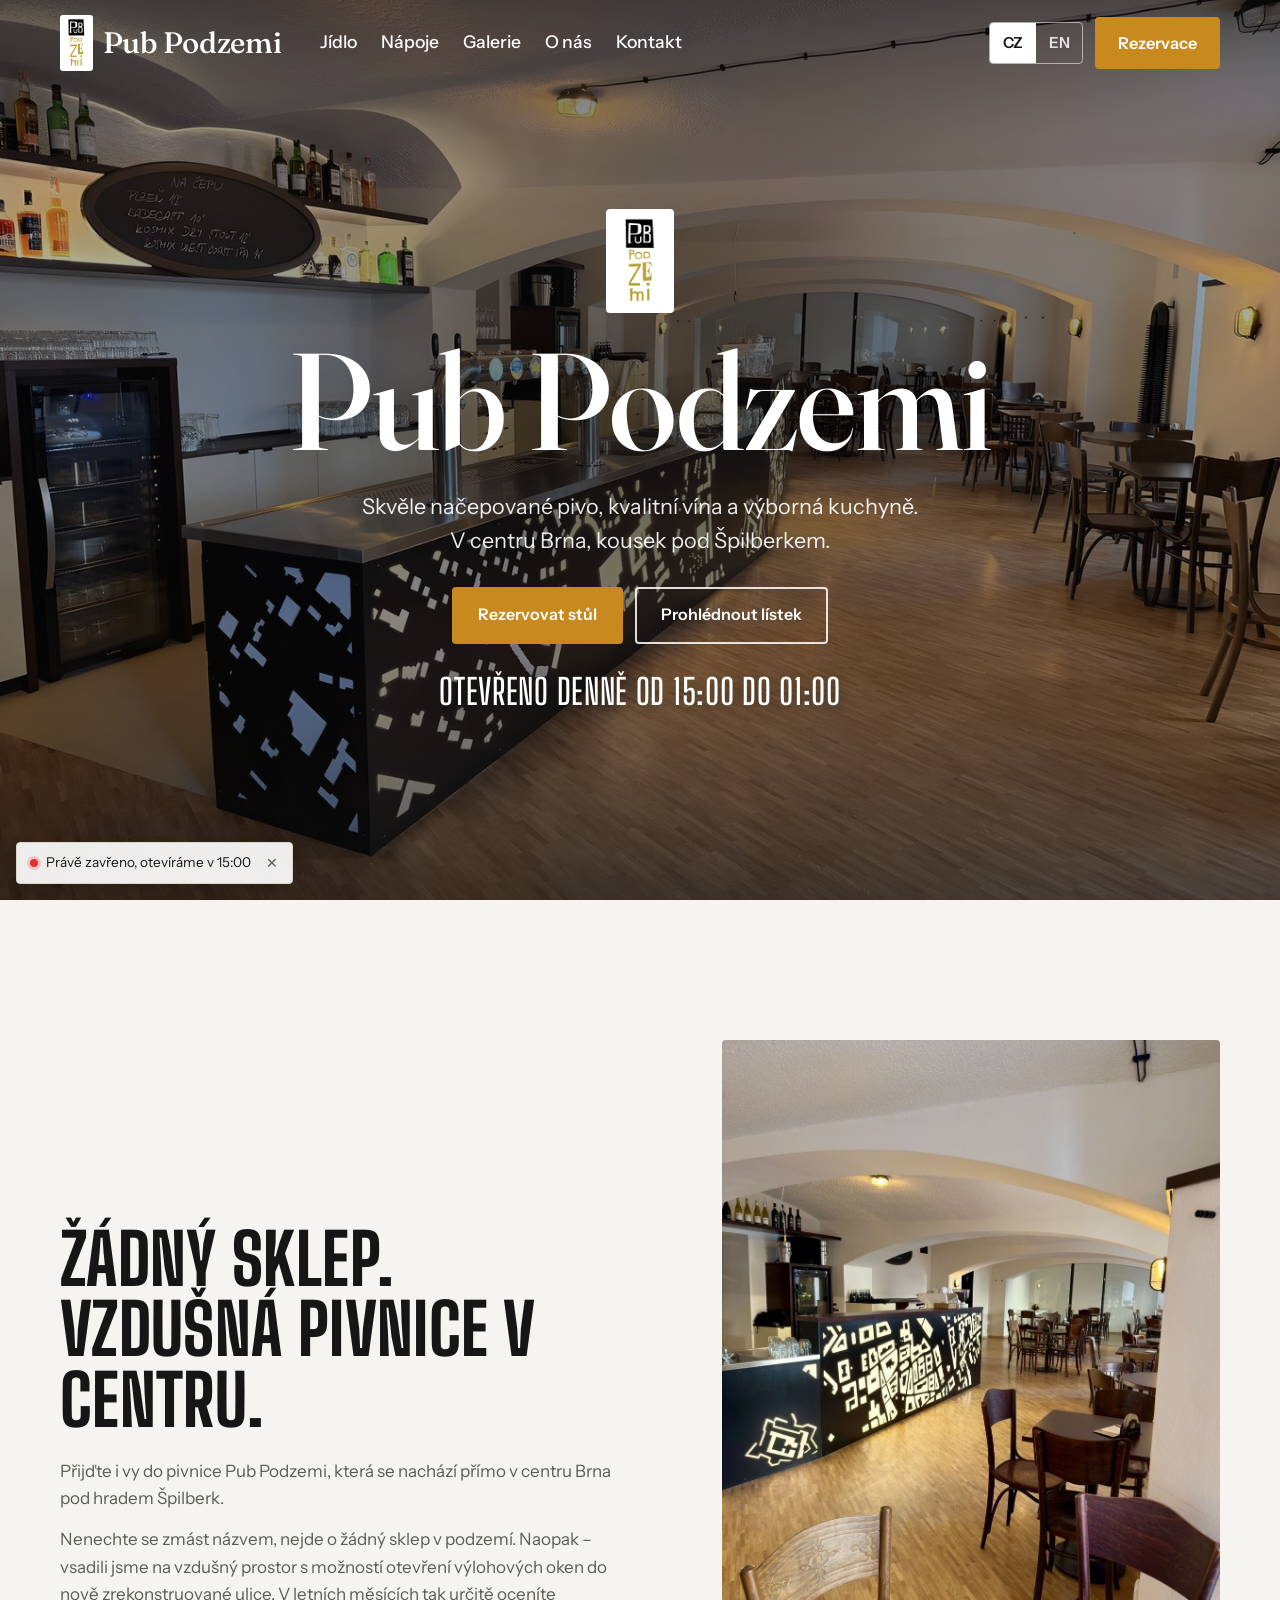
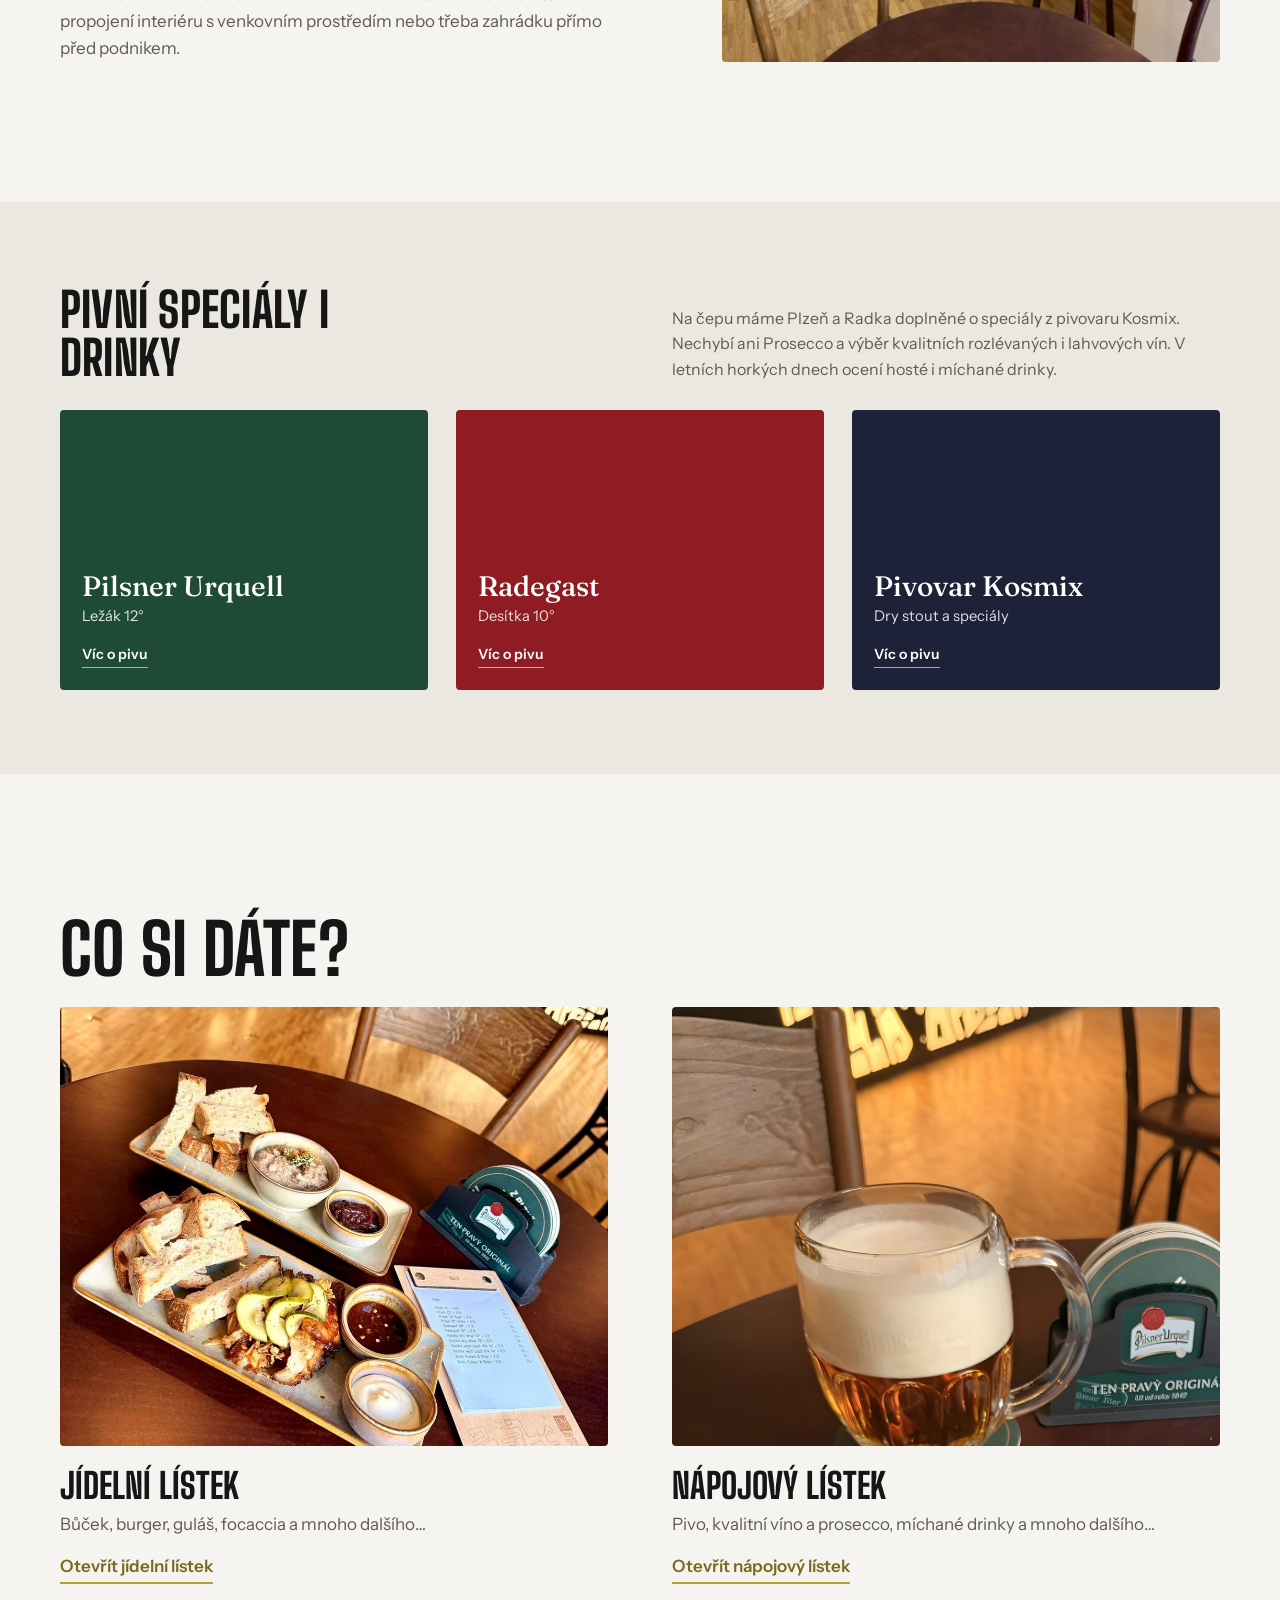
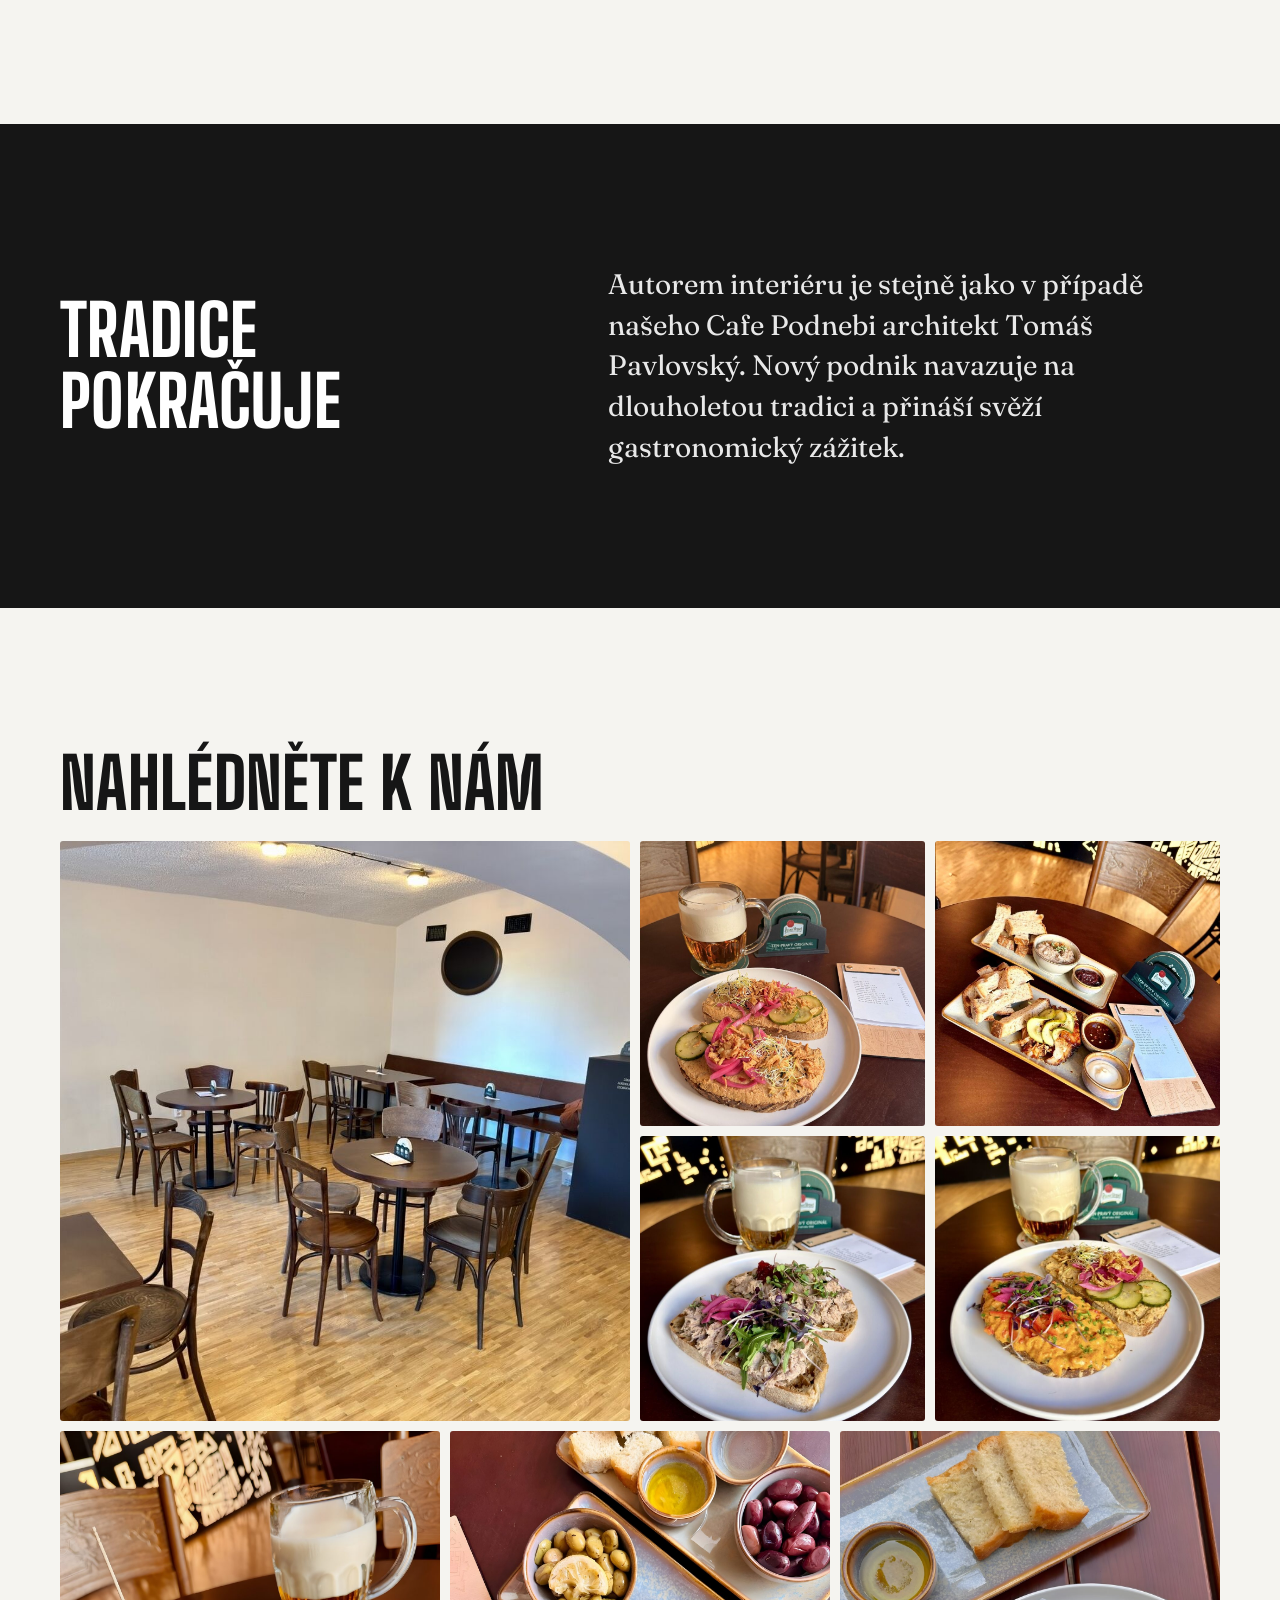
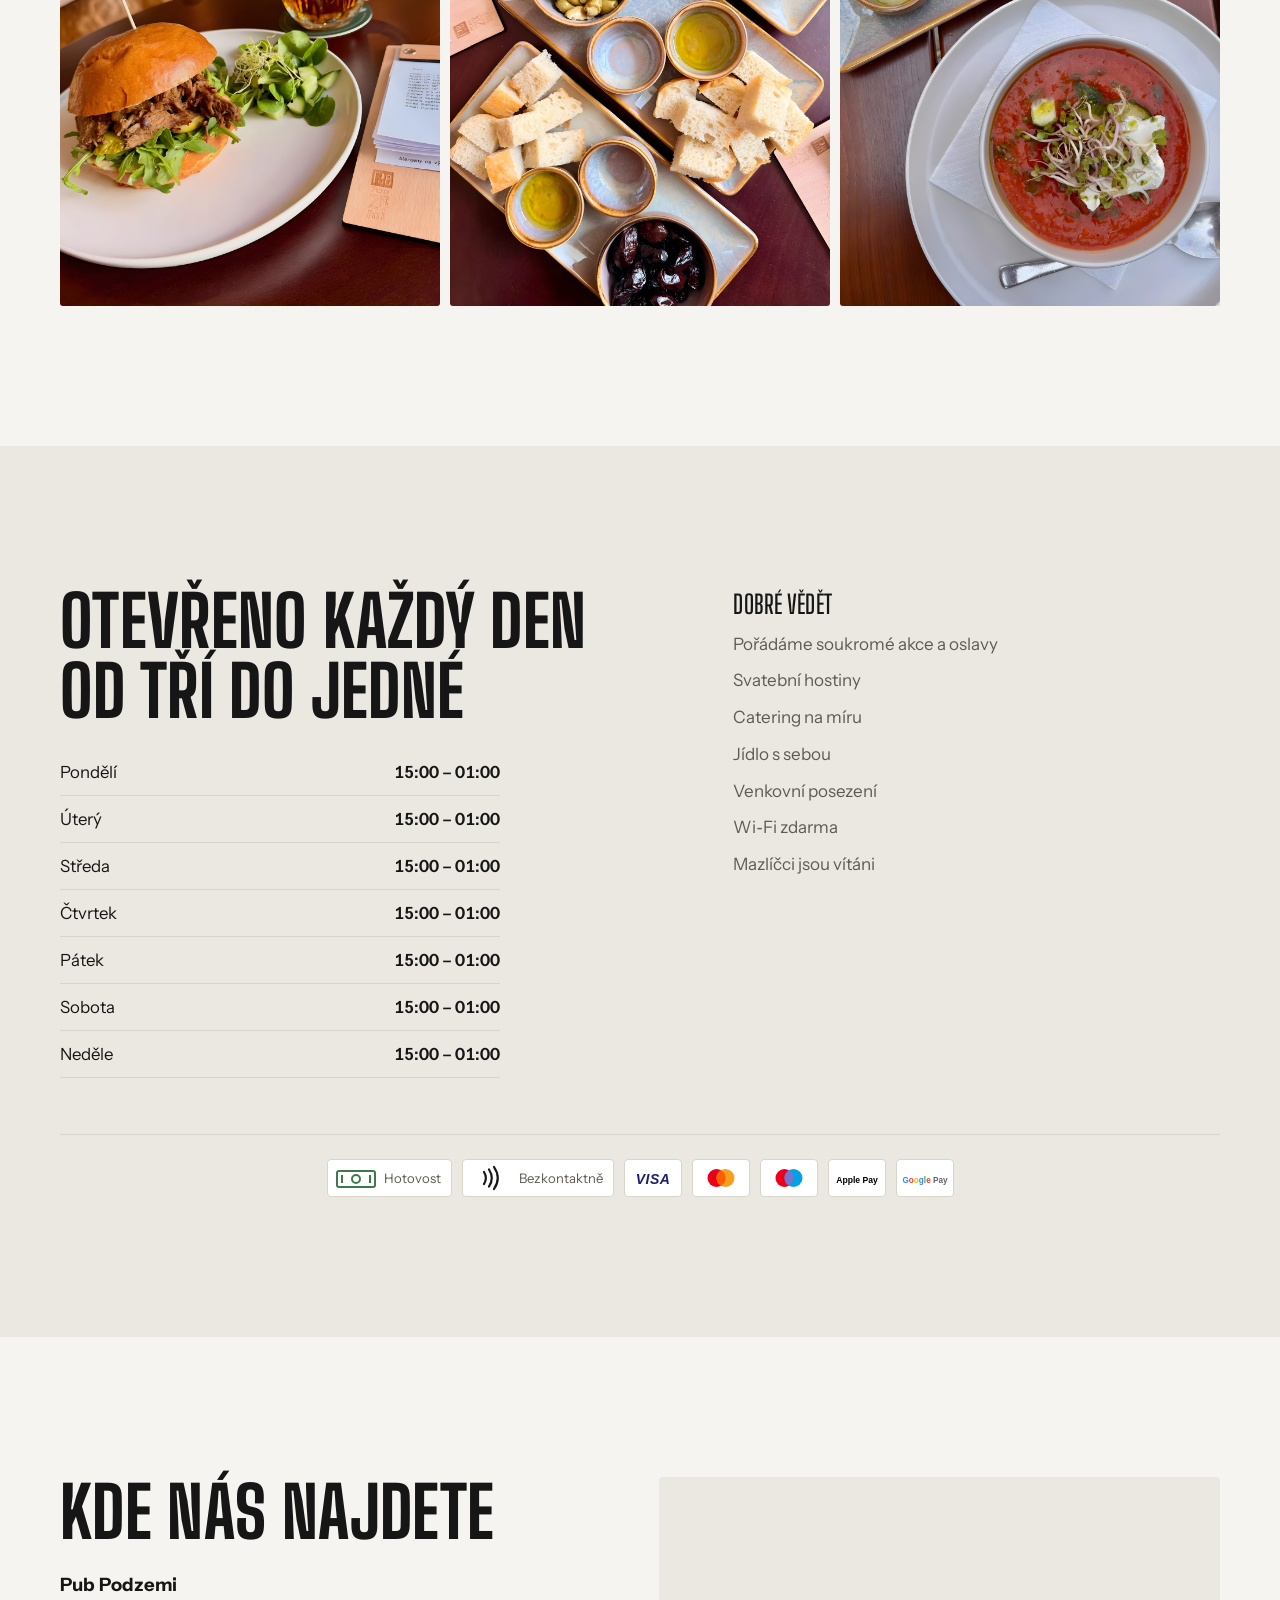
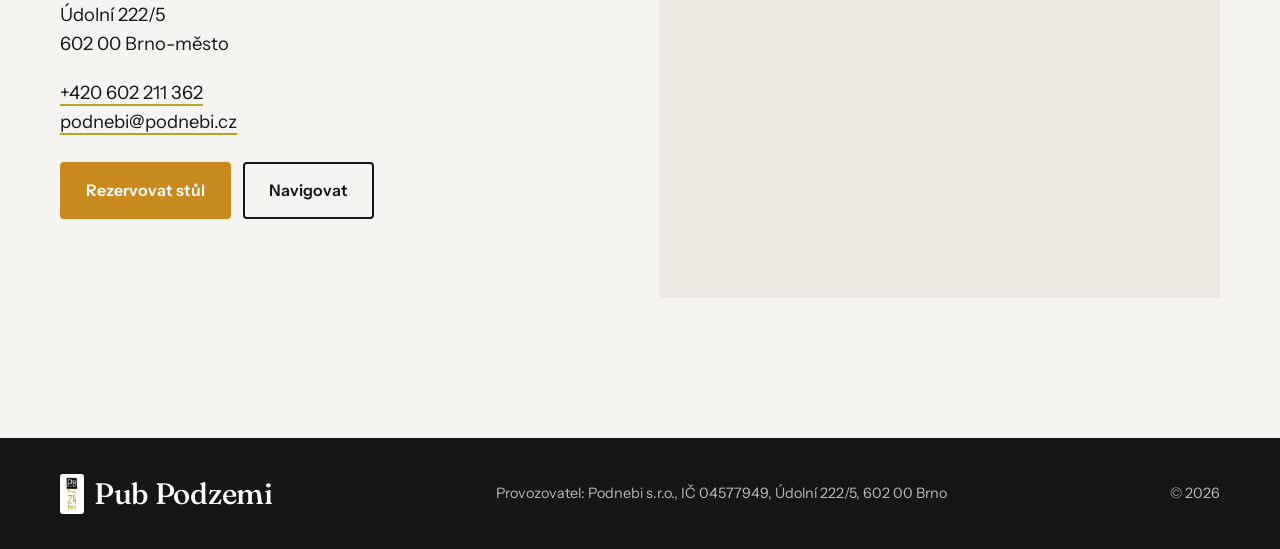
==== index.html @ 2343cdc2 "Větší horní lišta (záhlaví) Vyšší lišta, větší logo, název, odkazy menu, přepínač jazyka i tlačítko " ====
<!doctype html>
<html lang="cs">
<head>
  <meta charset="utf-8">
  <meta name="viewport" content="width=device-width, initial-scale=1">
  <title data-en="Pub Podzemi – beer pub in Brno city centre below Špilberk">Pub Podzemi – pivnice v centru Brna pod Špilberkem</title>
  <meta name="description" content="Pivnice Pub Podzemi v Brně, Údolní 5. Plzeň, Radegast a speciály z pivovaru Kosmix, kvalitní vína a poctivá kuchyně. Otevřeno denně 15:00–01:00." data-en-content="Pub Podzemi beer pub in Brno, Údolní 5. Pilsner Urquell, Radegast and Kosmix specials, quality wines and honest food. Open daily 3 pm – 1 am.">
  <link rel="icon" href="img/logo.png">
  <link rel="preconnect" href="https://fonts.googleapis.com">
  <link rel="preconnect" href="https://fonts.gstatic.com" crossorigin>
  <link href="https://fonts.googleapis.com/css2?family=Fraunces:opsz,wght@9..144,500;9..144,700&family=Big+Shoulders+Display:wght@600;800&family=Instrument+Sans:wght@400;500;600&display=swap" rel="stylesheet">
  <link rel="stylesheet" href="style.css?v=23">
</head>
<body>

<header class="nav nav--overlay" id="top">
  <div class="wrap nav__inner">
    <a href="index.html" class="logo"><img src="img/logo.png" alt="" class="logo__img"><span class="logo__text">Pub Podzemi</span></a>
    <nav class="nav__links">
      <a href="jidelni-listek.html" data-en="Food">Jídlo</a>
      <a href="napojovy-listek.html" data-en="Drinks">Nápoje</a>
      <a href="index.html#galerie" data-en="Gallery">Galerie</a>
      <a href="index.html#o-nas" data-en="About us">O nás</a>
      <a href="index.html#kontakt" data-en="Contact">Kontakt</a>
    </nav>
    <div class="nav__right">
      <div class="lang" role="group" aria-label="Jazyk" data-en-aria-label="Language">
        <button type="button" class="lang__btn" data-lang="cs">CZ</button>
        <button type="button" class="lang__btn" data-lang="en">EN</button>
      </div>
      <a href="tel:+420602211362" class="btn btn--small btn--reserve js-reserve" data-en="Book a table">Rezervace</a>
      <button type="button" class="nav__toggle" aria-label="Otevřít menu" data-en-aria-label="Open menu" aria-expanded="false">☰</button>
    </div>
  </div>
</header>

<section class="hero">
  <img class="hero__img" src="img/bar-1440.jpg" srcset="img/bar-1440.jpg 1440w, img/bar-2560.jpg 2560w" sizes="(max-aspect-ratio: 4/3) 134vh, 100vw" fetchpriority="high" alt="Bar a interiér pivnice Pub Podzemi" data-en-alt="The bar and interior of Pub Podzemi">
  <div class="wrap hero__content">
    <img src="img/logo.png" alt="Logo Pub Podzemi" class="hero__logo">
    <h1>Pub Podzemi</h1>
    <p class="hero__lead" data-en="Perfectly poured beer, quality wines and great food. Right in the centre of Brno, just below Špilberk.">Skvěle načepované pivo, kvalitní vína a výborná kuchyně. V centru Brna, kousek pod Špilberkem.</p>
    <div class="hero__actions">
      <a href="tel:+420602211362" class="btn btn--reserve js-reserve" data-en="Book a table">Rezervovat stůl</a>
      <a href="#nabidka" class="btn btn--light" data-en="See the menu">Prohlédnout lístek</a>
    </div>
    <p class="hero__hours" data-en="Open daily from 3 pm to 1 am">Otevřeno denně od 15:00 do 01:00</p>
  </div>
</section>

<section class="section" id="o-nas">
  <div class="wrap about">
    <div class="about__text">
      <h2 data-en="Not a cellar. An airy pub in the city centre.">Žádný sklep. Vzdušná pivnice v centru.</h2>
      <p data-en="Come and visit Pub Podzemi, right in the centre of Brno, just below Špilberk Castle.">Přijďte i vy do pivnice Pub Podzemi, která se nachází přímo v centru Brna pod hradem Špilberk.</p>
      <p data-en="Don't let the name fool you – “podzemí” means underground, but this is no underground cellar. Quite the opposite: we went for an airy space whose shop windows open onto the newly renovated street. In summer you're sure to enjoy the connection between the interior and the outdoors – or perhaps our terrace right in front of the pub.">Nenechte se zmást názvem, nejde o žádný sklep v podzemí. Naopak – vsadili jsme na vzdušný prostor s možností otevření výlohových oken do nově zrekonstruované ulice. V letních měsících tak určitě oceníte propojení interiéru s venkovním prostředím nebo třeba zahrádku přímo před podnikem.</p>
    </div>
    <img class="photo about__img" src="img/interier-2.jpg" alt="Bar a sál pivnice Pub Podzemi pod bílými klenbami" data-en-alt="The bar and main room of Pub Podzemi under white vaulted ceilings" loading="lazy">
  </div>
</section>

<section class="section section--alt section--compact" id="pivo">
  <div class="wrap">
    <div class="block-head">
      <h2 data-en="Beer specials &amp; drinks">Pivní speciály i drinky</h2>
      <p data-en="On tap we have Pilsner Urquell and Radegast, complemented by specials from the Kosmix brewery. There's also Prosecco and a selection of quality wines by the glass and bottle. On hot summer days, our mixed drinks are a favourite.">Na čepu máme Plzeň a Radka doplněné o speciály z pivovaru Kosmix. Nechybí ani Prosecco a výběr kvalitních rozlévaných i lahvových vín. V letních horkých dnech ocení hosté i míchané drinky.</p>
    </div>

    <!-- Dlaždice s pivy: po najetí myší (na mobilu klepnutím) se otočí na text. -->
    <div class="beers">
      <button type="button" class="flip flip--plzen" aria-pressed="false">
        <span class="flip__inner">
          <span class="flip__front">
            <span class="flip__name">Pilsner Urquell</span>
            <span class="flip__kind" data-en="Pilsner lager 12°">Ležák 12°</span>
            <span class="flip__hint" data-en="More about this beer">Víc o pivu</span>
          </span>
          <span class="flip__back">
            <span class="flip__back-title">Pilsner Urquell</span>
            <span class="flip__text" data-en="The original pilsner. It has been brewed in Plzeň since 1842, when brewer Josef Groll created the world's first golden lager. Made from Žatec hops, Czech barley malt and soft Plzeň water using triple decoction, it has a full body and a distinct yet balanced bitterness. We also pour it as a šnyt or a mlíko.">Originální plzeňský ležák. V Plzni se vaří od roku 1842, kdy sládek Josef Groll uvařil první zlatavý ležák na světě. Vzniká ze žateckého chmele, českého ječmenného sladu a měkké plzeňské vody trojitým rmutováním. Má plné tělo a výraznou, ale vyváženou hořkost. Točíme ho i jako šnyt nebo mlíko.</span>
          </span>
        </span>
      </button>

      <button type="button" class="flip flip--radegast" aria-pressed="false">
        <span class="flip__inner">
          <span class="flip__front">
            <span class="flip__name">Radegast</span>
            <span class="flip__kind" data-en="Pale beer 10°">Desítka 10°</span>
            <span class="flip__hint" data-en="More about this beer">Víc o pivu</span>
          </span>
          <span class="flip__back">
            <span class="flip__back-title">Radegast</span>
            <span class="flip__text" data-en="A bitter beer from the foothills of the Beskydy mountains. The brewery in Nošovice has been brewing since 1970 and takes its name from Radegast, the Slavic god whose statue stands on Radhošť mountain. Radegast is known for its pronounced bitterness – on tap we have the 10° pale beer.">Hořké pivo z podhůří Beskyd. Pivovar v Nošovicích vaří od roku 1970 a jméno nese po slovanském bohu Radegastovi, jehož socha stojí na Radhošti. Radegast je známý svou výraznou hořkostí – na čepu máme desítku.</span>
          </span>
        </span>
      </button>

      <button type="button" class="flip flip--kosmix" aria-pressed="false">
        <span class="flip__inner">
          <span class="flip__front">
            <span class="flip__name" data-en="Kosmix brewery">Pivovar Kosmix</span>
            <span class="flip__kind" data-en="Dry stout &amp; specials">Dry stout a speciály</span>
            <span class="flip__hint" data-en="More about this beer">Víc o pivu</span>
          </span>
          <span class="flip__back">
            <span class="flip__back-title" data-en="Kosmix brewery">Pivovar Kosmix</span>
            <span class="flip__text" data-en="Our specials tap. We always have Kosmix dry stout 12° on – dark, dry and roasty – and alongside it we rotate another Kosmix special from the daily offer. Ask our staff or check the “Na čepu” board to see what's on today.">Kohout pro speciály. Stále u nás najdete Kosmix dry stout 12° – tmavý, suchý, s tóny praženého sladu – a vedle něj pravidelně střídáme další speciál z pivovaru Kosmix podle denní nabídky. Co se zrovna točí, prozradí tabule Na čepu nebo obsluha.</span>
          </span>
        </span>
      </button>
    </div>
    <!-- Na telefonu se text o pivu po klepnutí ukáže tady pod dlaždicemi -->
    <div class="beer-panel" hidden aria-live="polite">
      <p class="beer-panel__title"></p>
      <p class="beer-panel__text"></p>
    </div>
  </div>
</section>

<section class="section" id="nabidka">
  <div class="wrap">
    <h2 data-en="What will you have?">Co si dáte?</h2>
    <div class="menu">
      <a class="menu__item" href="jidelni-listek.html">
        <img src="img/prkenko.jpg" alt="" class="photo menu__img" loading="lazy">
        <span class="menu__title" data-en="Food menu">Jídelní lístek</span>
        <span class="menu__desc" data-en="Pork belly, burger, goulash, focaccia and much more…">Bůček, burger, guláš, focaccia a mnoho dalšího…</span>
        <span class="menu__cta" data-en="See the food menu">Otevřít jídelní lístek</span>
      </a>
      <a class="menu__item" href="napojovy-listek.html">
        <img src="img/pivo.jpg" alt="" class="photo menu__img" loading="lazy">
        <span class="menu__title" data-en="Drinks menu">Nápojový lístek</span>
        <span class="menu__desc" data-en="Beer, quality wine and prosecco, mixed drinks and much more…">Pivo, kvalitní víno a prosecco, míchané drinky a mnoho dalšího…</span>
        <span class="menu__cta" data-en="See the drinks menu">Otevřít nápojový lístek</span>
      </a>
    </div>
  </div>
</section>

<section class="section section--ink" id="tradice">
  <div class="wrap tradition">
    <h2 data-en="The tradition continues">Tradice pokračuje</h2>
    <p class="tradition__text" data-en="Just like our Cafe Podnebi, the interior was designed by architect Tomáš Pavlovský. The new pub builds on a long tradition while bringing a fresh food and drink experience.">Autorem interiéru je stejně jako v případě našeho Cafe Podnebi architekt Tomáš Pavlovský. Nový podnik navazuje na dlouholetou tradici a přináší svěží gastronomický zážitek.</p>
  </div>
</section>

<section class="section" id="galerie">
  <div class="wrap">
    <h2 data-en="Take a look inside">Nahlédněte k nám</h2>
    <div class="gallery">
      <img class="gallery__big" src="img/interier.jpg" alt="Interiér pivnice" data-en-alt="Pub interior" loading="lazy">
      <img src="img/chleby-pivo.jpg" alt="Obložené chleby a pivo" data-en-alt="Open sandwiches and beer" loading="lazy">
      <img src="img/prkenko.jpg" alt="Prkénko s paštikou a pečivem" data-en-alt="Board with pâté and bread" loading="lazy">
      <img src="img/chleby-2.jpg" alt="Obložené chleby s pomazánkami" data-en-alt="Open sandwiches with spreads" loading="lazy">
      <img src="img/chleby.jpg" alt="Obložené chleby a točené pivo" data-en-alt="Open sandwiches and draught beer" loading="lazy">
    </div>
    <div class="gallery gallery--row">
      <img src="img/burger.jpg" alt="Burger s trhaným masem a točené pivo" data-en-alt="Pulled meat burger and draught beer" loading="lazy">
      <img src="img/olivy.jpg" alt="Olivy s focaccií a olivovým olejem" data-en-alt="Olives with focaccia and olive oil" loading="lazy">
      <img src="img/polevka.jpg" alt="Rajčatová polévka s focaccií" data-en-alt="Tomato soup with focaccia" loading="lazy">
    </div>
  </div>
</section>

<section class="section section--alt" id="oteviraci-doba">
  <div class="wrap hours-grid">
    <div>
      <h2 data-en="Open every day from 3 pm to 1 am">Otevřeno každý den od tří do jedné</h2>
      <table class="hours">
        <tr><td data-en="Monday">Pondělí</td><td>15:00 – 01:00</td></tr>
        <tr><td data-en="Tuesday">Úterý</td><td>15:00 – 01:00</td></tr>
        <tr><td data-en="Wednesday">Středa</td><td>15:00 – 01:00</td></tr>
        <tr><td data-en="Thursday">Čtvrtek</td><td>15:00 – 01:00</td></tr>
        <tr><td data-en="Friday">Pátek</td><td>15:00 – 01:00</td></tr>
        <tr><td data-en="Saturday">Sobota</td><td>15:00 – 01:00</td></tr>
        <tr><td data-en="Sunday">Neděle</td><td>15:00 – 01:00</td></tr>
      </table>
    </div>
    <div class="services">
      <h3 data-en="Good to know">Dobré vědět</h3>
      <ul class="plain-list">
        <li data-en="We host private events and celebrations">Pořádáme soukromé akce a oslavy</li>
        <li data-en="Wedding receptions">Svatební hostiny</li>
        <li data-en="Catering tailored to you">Catering na míru</li>
        <li data-en="Takeaway food">Jídlo s sebou</li>
        <li data-en="Outdoor seating">Venkovní posezení</li>
        <li data-en="Free Wi‑Fi">Wi‑Fi zdarma</li>
        <li data-en="Pets are welcome">Mazlíčci jsou vítáni</li>
      </ul>
    </div>
  </div>
  <div class="wrap">
    <ul class="payments" aria-label="Způsoby platby" data-en-aria-label="Payment methods">
      <li title="Hotovost" data-en-title="Cash"><svg viewBox="0 0 48 30" aria-hidden="true"><rect x="5" y="8" width="38" height="16" rx="2" fill="none" stroke="#3d7a4a" stroke-width="2"/><circle cx="24" cy="16" r="4" fill="none" stroke="#3d7a4a" stroke-width="2"/><path d="M10 12v8M38 12v8" stroke="#3d7a4a" stroke-width="2"/></svg><span data-en="Cash">Hotovost</span></li>
      <li title="Bezkontaktně" data-en-title="Contactless"><svg viewBox="0 0 48 30" aria-hidden="true"><g fill="none" stroke="#161616" stroke-width="2.2" stroke-linecap="round"><path d="M17 9c2.5 4 2.5 8 0 12"/><path d="M22 6.5c3.6 5.5 3.6 11.5 0 17"/><path d="M27 4c4.8 7 4.8 15 0 22"/></g></svg><span data-en="Contactless">Bezkontaktně</span></li>
      <li title="Visa"><svg viewBox="0 0 48 30" aria-hidden="true"><text x="24" y="20.5" text-anchor="middle" font-family="Arial, Helvetica, sans-serif" font-size="14" font-weight="700" font-style="italic" fill="#1a1f71" letter-spacing=".5">VISA</text></svg><span class="sr-only">Visa</span></li>
      <li title="Mastercard"><svg viewBox="0 0 48 30" aria-hidden="true"><circle cx="19.5" cy="15" r="9" fill="#eb001b"/><circle cx="28.5" cy="15" r="9" fill="#f79e1b"/><path d="M24 7.2a9 9 0 0 1 0 15.6a9 9 0 0 1 0-15.6z" fill="#ff5f00"/></svg><span class="sr-only">Mastercard</span></li>
      <li title="Maestro"><svg viewBox="0 0 48 30" aria-hidden="true"><circle cx="19.5" cy="15" r="9" fill="#eb001b"/><circle cx="28.5" cy="15" r="9" fill="#00a2e5"/><path d="M24 7.2a9 9 0 0 1 0 15.6a9 9 0 0 1 0-15.6z" fill="#7375cf"/></svg><span class="sr-only">Maestro</span></li>
      <li title="Apple Pay"><svg viewBox="0 0 48 30" aria-hidden="true"><text x="24" y="19.5" text-anchor="middle" font-family="-apple-system, Helvetica, Arial, sans-serif" font-size="8.6" font-weight="600" fill="#000">Apple Pay</text></svg><span class="sr-only">Apple Pay</span></li>
      <li title="Google Pay"><svg viewBox="0 0 48 30" aria-hidden="true"><text x="24" y="19.5" text-anchor="middle" font-family="Arial, Helvetica, sans-serif" font-size="8.2" font-weight="700"><tspan fill="#4285f4">G</tspan><tspan fill="#ea4335">o</tspan><tspan fill="#fbbc04">o</tspan><tspan fill="#4285f4">g</tspan><tspan fill="#34a853">l</tspan><tspan fill="#ea4335">e</tspan><tspan fill="#5f6368"> Pay</tspan></text></svg><span class="sr-only">Google Pay</span></li>
    </ul>
  </div>
</section>

<section class="section" id="kontakt">
  <div class="wrap contact-grid">
    <div>
      <h2 data-en="Where to find us">Kde nás najdete</h2>
      <p class="contact">
        <strong>Pub Podzemi</strong><br>
        Údolní 222/5<br>
        602 00 Brno-město
      </p>
      <p class="contact">
        <a href="tel:+420602211362">+420 602 211 362</a><br>
        <a href="mailto:podnebi@podnebi.cz">podnebi@podnebi.cz</a>
      </p>
      <div class="hero__actions">
        <a href="tel:+420602211362" class="btn btn--reserve js-reserve" data-en="Book a table">Rezervovat stůl</a>
        <a href="https://www.google.com/maps/search/?api=1&query=%C3%9Adoln%C3%AD%20222%2F5%2C%20602%2000%20Brno" class="btn btn--ghost" target="_blank" rel="noopener" data-en="Get directions">Navigovat</a>
      </div>
      <!-- Sociální sítě: doplnit adresy profilů do href a smazat atribut hidden -->
      <div class="socials" hidden>
        <a class="social social--ig" href="INSTAGRAM_URL" target="_blank" rel="noopener">
          <svg viewBox="0 0 24 24" aria-hidden="true"><rect x="3" y="3" width="18" height="18" rx="5" fill="none" stroke="currentColor" stroke-width="2"/><circle cx="12" cy="12" r="4" fill="none" stroke="currentColor" stroke-width="2"/><circle cx="17.3" cy="6.7" r="1.2" fill="currentColor"/></svg>
          <span>Instagram</span>
        </a>
        <a class="social social--fb" href="FACEBOOK_URL" target="_blank" rel="noopener">
          <svg viewBox="0 0 24 24" aria-hidden="true"><path fill="currentColor" d="M13.5 21v-7.5h2.5l.4-3h-2.9V8.6c0-.9.3-1.5 1.5-1.5h1.5V4.4c-.3 0-1.2-.1-2.2-.1-2.2 0-3.7 1.3-3.7 3.8v2.4H8v3h2.6V21h2.9z"/></svg>
          <span>Facebook</span>
        </a>
      </div>
    </div>
    <iframe class="map" title="Mapa – Údolní 222/5, Brno" data-en-title="Map – Údolní 222/5, Brno" loading="lazy"
      src="https://maps.google.com/maps?q=%C3%9Adoln%C3%AD%20222%2F5%2C%20Brno&z=16&output=embed"></iframe>
  </div>
</section>

<footer class="footer">
  <div class="wrap footer__inner">
    <span class="logo"><img src="img/logo.png" alt="" class="logo__img"><span class="logo__text">Pub Podzemi</span></span>
    <span data-en="Operated by Podnebi s.r.o., company ID 04577949, Údolní 222/5, 602 00 Brno">Provozovatel: Podnebi s.r.o., IČ 04577949, Údolní 222/5, 602 00 Brno</span>
    <span>© <span class="year"></span></span>
  </div>
</footer>

<script src="main.js?v=23"></script>
</body>
</html>
---- style.css ----
/*
  Pub Podzemi – vizuální styl
  Barvy: bílá omítka kleneb, černá z rámečku loga, zlatá z loga.
  Písmo: Big Shoulders Display (úzké jako písmena loga) + Instrument Sans.
*/
:root {
  --plaster: #f5f4f0;      /* bílá omítka kleneb */
  --plaster-2: #ebe8e1;    /* stín v klenbě */
  --white: #ffffff;
  --ink: #161616;          /* černý rámeček loga */
  --muted: #5f5b53;
  --line: #d9d5cb;
  --gold: #b89f2e;         /* zlatá z loga */
  --gold-ink: #7a6a1c;     /* tmavší zlatá pro čitelný text */
  --amber: #c8891f;        /* rezervační tlačítka */
  --amber-dark: #b27616;
  --display: "Big Shoulders Display", "Arial Narrow", sans-serif;
  --body: "Instrument Sans", system-ui, sans-serif;
  --brand: "Fraunces", Georgia, serif;   /* písmo názvu Pub Podzemi */
}

* { box-sizing: border-box; margin: 0; padding: 0; }
:root { --nav-h: 86px; }
html { scroll-behavior: smooth; scroll-padding-top: calc(var(--nav-h) + 8px); }
body { font-family: var(--body); background: var(--plaster); color: var(--ink); font-size: 17px; line-height: 1.6; }
img { max-width: 100%; display: block; }
a { color: inherit; }
:focus-visible { outline: 2px solid var(--gold); outline-offset: 3px; }

.wrap { width: min(1160px, 100% - 32px); margin-inline: auto; }

h1, h2, h3 { font-family: var(--display); font-weight: 800; line-height: 1; text-transform: uppercase; }
h2 { font-size: clamp(2.6rem, 6vw, 4.4rem); letter-spacing: .005em; margin-bottom: 1.4rem; max-width: 16ch; }
h3 { font-size: 1.6rem; font-weight: 600; letter-spacing: .01em; margin-bottom: .5rem; }
p { max-width: 62ch; }
p + p { margin-top: .9rem; }

/* Tlačítka – obdélník jako černý rámeček loga */
.btn { display: inline-block; padding: .85rem 1.5rem; border: 2px solid var(--ink); border-radius: 4px; background: var(--ink); color: var(--white); font-weight: 600; font-size: 1rem; text-decoration: none; transition: background .2s, color .2s, border-color .2s; }
.btn:hover { background: transparent; color: var(--ink); }
.btn--small { padding: .5rem 1rem; font-size: .92rem; }
.nav .btn--small { padding: .7rem 1.3rem; font-size: 1.02rem; }
.btn--ghost { background: transparent; color: var(--ink); }
.btn--ghost:hover { background: var(--ink); color: var(--white); }
/* Rezervační tlačítka – všechna stejná, jantarová */
.btn--reserve { background: var(--amber); border-color: var(--amber); color: var(--white); }
.btn--reserve:hover { background: var(--amber-dark); border-color: var(--amber-dark); color: var(--white); }
.btn--light { background: transparent; border-color: rgba(255,255,255,.85); color: var(--white); }
.btn--light:hover { background: var(--white); color: var(--ink); border-color: var(--white); }

/* Navigace */
.nav { position: fixed; inset: 0 0 auto; z-index: 10; background: rgba(245,244,240,.94); backdrop-filter: blur(10px); border-bottom: 1px solid var(--line); transition: background .25s, border-color .25s; }
.nav__inner { display: flex; align-items: center; gap: clamp(20px, 3vw, 48px); height: var(--nav-h); }
.logo { display: inline-flex; align-items: center; gap: .6rem; text-decoration: none; color: var(--ink); }
.logo__img { height: 56px; width: auto; }
.logo__text { font-family: var(--brand); font-weight: 500; font-size: 1.85rem; letter-spacing: -.01em; }
.nav__links { display: flex; align-items: center; gap: 1.5rem; }
.nav__links a { text-decoration: none; font-weight: 500; font-size: 1.1rem; color: var(--muted); padding: .3rem 0; border-bottom: 2px solid transparent; transition: color .2s, border-color .2s; }
.nav__links a:hover { color: var(--ink); }
.nav__links a[aria-current="page"] { color: var(--ink); border-bottom-color: var(--gold); }
.nav__right { margin-left: auto; display: flex; align-items: center; gap: 12px; }
.nav__toggle { display: none; background: none; border: 0; color: var(--ink); font-size: 1.6rem; cursor: pointer; }
.lang { display: inline-flex; border: 1px solid var(--line); border-radius: 4px; overflow: hidden; }
.lang__btn { border: 0; background: none; font: inherit; font-size: .95rem; font-weight: 600; color: var(--muted); padding: .48rem .8rem; cursor: pointer; }
.lang__btn:hover { color: var(--ink); }
.lang__btn.is-active { background: var(--ink); color: var(--white); }

/* Průhledné menu přes úvodní fotku */
.nav--overlay:not(.is-solid) { background: transparent; border-bottom-color: transparent; backdrop-filter: none; }
.nav--overlay:not(.is-solid) .logo__text,
.nav--overlay:not(.is-solid) .nav__links a,
.nav--overlay:not(.is-solid) .nav__toggle { color: var(--white); }
.nav--overlay:not(.is-solid) .logo__img { background: var(--white); border-radius: 3px; padding: 3px; }
.nav--overlay:not(.is-solid) .lang { border-color: rgba(255,255,255,.55); }
.nav--overlay:not(.is-solid) .lang__btn { color: rgba(255,255,255,.85); }
.nav--overlay:not(.is-solid) .lang__btn.is-active { background: var(--white); color: var(--ink); }

/* Úvod – fotka přes celou obrazovku */
.hero { position: relative; min-height: 100vh; min-height: 100svh; display: flex; align-items: center; text-align: center; overflow: hidden; background: #2b261f; color: var(--white); }
.hero__img { position: absolute; inset: 0; width: 100%; height: 100%; object-fit: cover; }
.hero::after { content: ""; position: absolute; inset: 0; background:
  radial-gradient(ellipse 70% 60% at 50% 55%, rgba(10,10,10,.62) 0%, rgba(10,10,10,.25) 100%),
  linear-gradient(180deg, rgba(10,10,10,.5) 0%, rgba(10,10,10,0) 20%, rgba(10,10,10,0) 70%, rgba(10,10,10,.55) 100%); }
.hero__content { position: relative; z-index: 1; display: flex; flex-direction: column; align-items: center; padding: 110px 0 90px; }
.hero__logo { height: clamp(72px, 9vw, 104px); width: auto; background: var(--white); padding: 8px 10px; border-radius: 4px; margin-bottom: 1.2rem; }
.hero h1 { font-family: var(--brand); text-transform: none; font-weight: 500; font-size: clamp(3.8rem, 11vw, 8.6rem); line-height: 1; letter-spacing: -.01em; text-shadow: 0 6px 40px rgba(0,0,0,.35); }
.hero__lead { font-size: clamp(1.1rem, 1.8vw, 1.35rem); max-width: 40ch; margin: 1.2rem auto 1.8rem; color: rgba(255,255,255,.92); }
.hero__actions { display: flex; flex-wrap: wrap; gap: .75rem; }
.hero .hero__actions { justify-content: center; }
.hero__hours { margin-top: 1.8rem; font-family: var(--display); font-weight: 600; text-transform: uppercase; letter-spacing: .02em; font-size: clamp(1.6rem, 3vw, 2.2rem); line-height: 1.1; color: var(--white); text-shadow: 0 2px 18px rgba(0,0,0,.45); }

/* Malé okénko „právě otevřeno / zavřeno“ v levém dolním rohu */
.status-toast { position: fixed; left: 16px; bottom: 16px; z-index: 20; display: flex; align-items: center; gap: .5rem; padding: .45rem .45rem .45rem .8rem; background: rgba(255,255,255,.92); backdrop-filter: blur(6px); border: 1px solid var(--line); border-radius: 4px; box-shadow: 0 6px 20px -10px rgba(0,0,0,.35); font-size: .85rem; color: var(--ink); opacity: 0; transform: translateY(8px); pointer-events: none; transition: opacity .35s, transform .35s; }
.status-toast.is-visible { opacity: 1; transform: none; pointer-events: auto; }
.status-toast__dot { width: 8px; height: 8px; border-radius: 50%; background: #2f9e44; box-shadow: 0 0 0 3px rgba(47,158,68,.2); }
.status-toast.is-closed .status-toast__dot { background: #e03131; box-shadow: 0 0 0 3px rgba(224,49,49,.2); }
.status-toast__close { border: 0; background: none; width: 26px; height: 26px; border-radius: 3px; font-size: 1.2rem; line-height: 1; color: var(--muted); cursor: pointer; }
.status-toast__close:hover { background: var(--plaster-2); color: var(--ink); }
@media (prefers-reduced-motion: reduce) { .status-toast { transition: none; } }

/* Jediná animace: úvodní text se při načtení jemně objeví */
@media (prefers-reduced-motion: no-preference) {
  .hero__content > * { animation: rise .8s cubic-bezier(.2,.7,.2,1) both; }
  .hero__content > :nth-child(2) { animation-delay: .08s; }
  .hero__content > :nth-child(3) { animation-delay: .16s; }
  .hero__content > :nth-child(4) { animation-delay: .24s; }
  .hero__content > :nth-child(5) { animation-delay: .32s; }
  @keyframes rise { from { opacity: 0; transform: translateY(14px); } }
}

/* Sekce */
.section { padding: clamp(80px, 11vw, 140px) 0; }
.section--alt { background: var(--plaster-2); }

/* Fotky – obdélníky s lehce zaoblenými rohy */
.photo { border-radius: 4px; object-fit: cover; width: 100%; background: var(--line); }

.about { display: grid; grid-template-columns: 1.15fr 1fr; gap: clamp(40px, 7vw, 100px); align-items: end; }
.about__text p { color: var(--muted); }
.about__img { aspect-ratio: 4/5; }

/* Samostatné bloky pod „O nás“ */
.block-head { display: grid; grid-template-columns: 1fr 1fr; gap: clamp(24px, 5vw, 80px); align-items: end; margin-bottom: clamp(36px, 5vw, 56px); }
.block-head h2 { margin-bottom: 0; }
.block-head p { color: var(--muted); font-size: 1.08rem; }

/* Kompaktní sekce s pivy */
.section--compact { padding: clamp(56px, 7vw, 84px) 0; }
.section--compact h2 { font-size: clamp(2rem, 4vw, 3rem); }
.section--compact .block-head { margin-bottom: 28px; }
.section--compact .block-head p { font-size: 1rem; }

/* Dlaždice s pivy – otočí se na text */
.beers { display: grid; grid-template-columns: repeat(3, 1fr); gap: clamp(16px, 2.5vw, 28px); }
.flip { display: block; width: 100%; padding: 0; border: 0; background: none; font: inherit; color: inherit; text-align: left; cursor: pointer; perspective: 1400px; height: 280px; }
.flip__inner { position: relative; display: block; width: 100%; height: 100%; transform-style: preserve-3d; transition: transform .7s cubic-bezier(.3,.7,.2,1); }
.flip__front, .flip__back { position: absolute; inset: 0; display: flex; flex-direction: column; border-radius: 4px; overflow: hidden; backface-visibility: hidden; -webkit-backface-visibility: hidden; }
.flip__front { justify-content: flex-end; padding: 22px; color: var(--white); background: var(--tile, var(--ink)); }
.flip__img { position: absolute; inset: 0; width: 100%; height: 100%; object-fit: cover; }
.flip__front:has(.flip__img)::after { content: ""; position: absolute; inset: 0; background: linear-gradient(180deg, rgba(0,0,0,.1) 0%, rgba(0,0,0,.72) 100%); }
.flip__name, .flip__kind, .flip__hint { position: relative; z-index: 1; }
.flip__name { font-family: var(--brand); font-weight: 500; font-size: clamp(1.6rem, 2.2vw, 2rem); line-height: 1.05; }
.flip__kind { margin-top: .3rem; font-size: .92rem; color: rgba(255,255,255,.85); }
.flip__hint { margin-top: .9rem; align-self: flex-start; font-size: .88rem; font-weight: 600; padding-bottom: 2px; border-bottom: 1px solid rgba(255,255,255,.6); }
.flip__back { transform: rotateY(180deg); padding: 20px 22px; background: var(--white); border: 1px solid var(--line); overflow-y: auto; }
.flip__back-title { font-family: var(--brand); font-weight: 500; font-size: 1.3rem; line-height: 1.1; margin-bottom: .6rem; padding-bottom: .5rem; border-bottom: 3px solid var(--tile, var(--ink)); }
.flip__text { color: var(--muted); font-size: .88rem; line-height: 1.5; }
.flip--plzen { --tile: #1f4a35; }
.flip--radegast { --tile: #8e1c22; }
.flip--kosmix { --tile: #1d2238; }
.flip.is-flipped .flip__inner { transform: rotateY(180deg); }
@media (hover: hover) {
  .flip:hover .flip__inner { transform: rotateY(180deg); }
}
.flip:focus-visible { outline-offset: 4px; }
@media (prefers-reduced-motion: reduce) {
  .flip__inner { transform: none !important; transition: none; }
  .flip__front, .flip__back { backface-visibility: visible; transition: opacity .2s; }
  .flip__back { transform: none; opacity: 0; }
  .flip.is-flipped .flip__back { opacity: 1; }
  @media (hover: hover) { .flip:hover .flip__back { opacity: 1; } }
}

/* Něco na zub – fotka vedle textu */
.split-block { display: grid; grid-template-columns: 1fr 1fr; gap: clamp(40px, 7vw, 100px); align-items: center; }
.split-block__img { aspect-ratio: 4 / 3; }
.split-block__text p { color: var(--muted); font-size: 1.08rem; }
.text-link { display: inline-block; margin-top: 1.4rem; font-weight: 600; color: var(--gold-ink); text-decoration: none; border-bottom: 2px solid var(--gold); padding-bottom: 2px; }
.text-link:hover { color: var(--ink); }

/* Tradice – tmavý blok */
.section--ink { background: var(--ink); color: var(--white); }
.tradition { display: grid; grid-template-columns: 1fr 1.3fr; gap: clamp(32px, 6vw, 90px); align-items: center; }
.tradition h2 { margin-bottom: 0; }
.tradition__text { font-family: var(--brand); font-size: clamp(1.35rem, 2.2vw, 1.8rem); line-height: 1.45; color: rgba(255,255,255,.9); max-width: 40ch; }

/* Lístky na hlavní stránce */
.menu { display: grid; grid-template-columns: 1fr 1fr; gap: clamp(28px, 5vw, 64px); margin-top: 1rem; }
.menu__item { display: flex; flex-direction: column; text-decoration: none; }
.menu__img { aspect-ratio: 5/4; margin-bottom: 1.4rem; transition: filter .3s; }
.menu__item:hover .menu__img { filter: brightness(1.06); }
.menu__title { font-family: var(--display); font-weight: 800; font-size: 2.2rem; text-transform: uppercase; line-height: 1; }
.menu__desc { color: var(--muted); margin: .5rem 0 .9rem; }
.menu__cta { align-self: flex-start; font-weight: 600; color: var(--gold-ink); border-bottom: 2px solid var(--gold); padding-bottom: 2px; }
.menu__item:hover .menu__cta { color: var(--ink); }

/* Galerie – jedna velká fotka a čtyři menší */
.gallery { display: grid; grid-template-columns: 2fr 1fr 1fr; grid-template-rows: repeat(2, minmax(0, 1fr)); gap: 10px; aspect-ratio: 2 / 1; }
.gallery img { width: 100%; height: 100%; object-fit: cover; border-radius: 3px; background: var(--line); }
.gallery__big { grid-row: span 2; }
.gallery--row { grid-template-columns: repeat(3, 1fr); grid-template-rows: none; aspect-ratio: auto; margin-top: 10px; }
.gallery--row img { aspect-ratio: 4 / 5; }

/* Otevírací doba */
.hours-grid { display: grid; grid-template-columns: 1.2fr 1fr; gap: clamp(40px, 7vw, 100px); }
.hours { width: 100%; max-width: 440px; border-collapse: collapse; font-size: 1.05rem; }
.hours td { padding: .6rem 0; border-bottom: 1px solid var(--line); }
.hours td:last-child { text-align: right; font-weight: 600; font-variant-numeric: tabular-nums; }
.services h3 { margin-top: .4rem; }
.services h3 + * { margin-bottom: 2rem; }
.plain-list { list-style: none; color: var(--muted); }
.plain-list li { padding: .3rem 0; }
.services p { color: var(--muted); }

/* Malé ikonky plateb pod otevírací dobou */
.payments { list-style: none; display: flex; flex-wrap: wrap; justify-content: center; gap: 10px; margin-top: clamp(36px, 5vw, 56px); padding-top: 24px; border-top: 1px solid var(--line); }
.payments li { display: inline-flex; align-items: center; gap: 4px; height: 38px; padding: 0 10px 0 4px; background: var(--white); border: 1px solid var(--line); border-radius: 4px; font-size: .82rem; color: var(--muted); }
.payments svg { width: 48px; height: 30px; flex-shrink: 0; }
.payments li:has(.sr-only) { padding-right: 4px; }
.sr-only { position: absolute; width: 1px; height: 1px; padding: 0; margin: -1px; overflow: hidden; clip: rect(0 0 0 0); white-space: nowrap; border: 0; }

/* Kontakt */
.contact-grid { display: grid; grid-template-columns: 1fr 1.1fr; gap: clamp(40px, 7vw, 100px); align-items: start; }
.contact { font-size: 1.15rem; margin-bottom: 1.2rem; }
.contact a { text-decoration: none; border-bottom: 2px solid var(--gold); }
.contact a:hover { color: var(--gold-ink); }
.contact-grid .hero__actions { margin-top: 1.6rem; }
/* Mini dlaždice sociálních sítí */
.socials { display: flex; gap: 10px; margin-top: 1.4rem; }
.socials[hidden] { display: none; }
.social { display: inline-flex; align-items: center; gap: .55rem; padding: .55rem .95rem .55rem .6rem; border-radius: 4px; color: var(--white); text-decoration: none; font-weight: 600; font-size: .92rem; transition: filter .2s; }
.social:hover { filter: brightness(1.08); }
.social svg { width: 22px; height: 22px; }
.social--ig { background: linear-gradient(45deg, #f09433, #dc2743 50%, #bc1888); }
.social--fb { background: #1877f2; }
.map { width: 100%; aspect-ratio: 4/3; border: 0; border-radius: 4px; background: var(--plaster-2); }

/* Patička */
.footer { background: var(--ink); color: rgba(255,255,255,.7); padding: 32px 0; font-size: .9rem; }
.footer__inner { display: flex; flex-wrap: wrap; gap: 12px 28px; align-items: center; justify-content: space-between; }
.footer .logo { color: var(--white); }
.footer .logo__img { background: var(--white); border-radius: 3px; padding: 3px; height: 40px; }

/* Rezervační okno */
.modal { margin: auto; width: min(460px, calc(100% - 32px)); border: 0; border-radius: 6px; padding: 34px 28px 28px; background: var(--plaster); color: var(--ink); box-shadow: 0 30px 80px -20px rgba(0,0,0,.5); }
.modal::backdrop { background: rgba(16,16,16,.55); }
.modal .eyebrow { display: none; }
.modal__close { position: absolute; top: 10px; right: 12px; width: 38px; height: 38px; border: 0; border-radius: 4px; background: transparent; font-size: 1.7rem; line-height: 1; color: var(--muted); cursor: pointer; }
.modal__close:hover { background: var(--plaster-2); color: var(--ink); }
.modal__title { font-size: 2.2rem; margin-bottom: 1.2rem; }
.modal__text { color: var(--muted); margin-bottom: 1.4rem; }
.modal__options { display: grid; gap: 10px; }
.modal__actions { display: flex; flex-wrap: wrap; gap: .7rem; }
.option { display: flex; align-items: center; gap: 16px; width: 100%; padding: 16px 18px; text-align: left; font: inherit; color: inherit; text-decoration: none; background: var(--white); border: 1px solid var(--line); border-radius: 4px; cursor: pointer; transition: border-color .2s; }
.option:hover { border-color: var(--ink); }
.option__icon { display: grid; place-items: center; flex-shrink: 0; width: 44px; height: 44px; border-radius: 4px; background: var(--ink); color: var(--white); }
.option__icon svg { width: 22px; height: 22px; fill: none; stroke: currentColor; stroke-width: 1.7; stroke-linecap: round; stroke-linejoin: round; }
.option__text { display: flex; flex-direction: column; }
.option__title { font-weight: 600; }
.option__desc { color: var(--muted); font-size: .92rem; }

/* Stránky s lístky – jako tištěný hospodský lístek */
.listek { padding: 124px 0 clamp(80px, 10vw, 130px); }
.back { display: inline-block; color: var(--muted); font-size: .95rem; margin-bottom: 1.8rem; text-decoration: none; border-bottom: 1px solid var(--line); }
.back:hover { color: var(--ink); border-color: var(--ink); }
.listek__title { font-size: clamp(3.4rem, 9vw, 6.5rem); line-height: .9; }
.listek__lead { color: var(--muted); margin-top: 1rem; font-size: 1.1rem; }
.tabs { display: inline-flex; margin: 2.2rem 0 3rem; border: 1px solid var(--ink); border-radius: 4px; overflow: hidden; }
.tabs__tab { padding: .65rem 1.3rem; text-decoration: none; font-weight: 600; font-size: .98rem; color: var(--ink); }
.tabs__tab:hover { background: var(--plaster-2); }
.tabs__tab.is-active { background: var(--ink); color: var(--white); }
.listek__grid { columns: 2; column-gap: clamp(40px, 6vw, 88px); }
.cat { break-inside: avoid; display: inline-block; width: 100%; margin-bottom: 3rem; }
.cat__title { max-width: none; font-size: 2.3rem; padding-bottom: .4rem; border-bottom: 3px solid var(--ink); margin-bottom: .2rem; }
.cat__sub { color: var(--gold-ink); font-size: .92rem; margin-top: .5rem; }
.items { list-style: none; margin-top: .6rem; }
.item { display: flex; align-items: baseline; gap: 10px; padding: .55rem 0; }
.item__main { display: flex; flex-direction: column; flex: 0 1 auto; min-width: 0; }
.item__name { font-weight: 500; }
.item__note { color: var(--muted); font-size: .88rem; line-height: 1.45; }
/* tečkovaná čára mezi názvem a cenou, jako na tištěném lístku */
.item__dots { flex: 1 1 24px; min-width: 24px; border-bottom: 2px dotted #bdb8ab; transform: translateY(-.3em); }
.item__price { font-weight: 600; white-space: nowrap; font-variant-numeric: tabular-nums; }
.listek__note { color: var(--muted); font-size: .92rem; margin-top: 1rem; }

/* Mobil a tablet */
@media (max-width: 960px) {
  :root { --nav-h: 76px; }
  .logo__img { height: 50px; }
  .nav__toggle { display: block; }
  .nav__right { gap: 8px; }
  .nav__links { position: absolute; top: var(--nav-h); left: 0; right: 0; flex-direction: column; align-items: flex-start; gap: 0; padding: 6px 16px 18px; background: var(--plaster); border-bottom: 1px solid var(--line); display: none; }
  .nav__links.open { display: flex; }
  .nav__links a { width: 100%; padding: .75rem 0; font-size: 1.1rem; border-bottom: 1px solid var(--line); }
  .nav__links a[aria-current="page"] { border-bottom-color: var(--line); color: var(--gold-ink); }
  .nav--overlay:not(.is-solid) .nav__links.open a { color: var(--muted); }
  .about, .hours-grid, .contact-grid { grid-template-columns: 1fr; }
  .about__img { aspect-ratio: 4/3; }
  .block-head, .split-block, .tradition { grid-template-columns: 1fr; }
  .menu { gap: 16px; }
  .gallery { grid-template-columns: 1fr 1fr; grid-template-rows: auto; aspect-ratio: auto; }
  .gallery img { aspect-ratio: 1; }
  .gallery__big { grid-column: span 2; grid-row: auto; aspect-ratio: 4/3 !important; }
  .gallery--row img:last-child { grid-column: span 2; aspect-ratio: 4 / 3; }
  .listek { padding-top: 100px; }
  .listek__grid { columns: 1; }
}
/* Telefon: dlaždice s pivy i lístky vedle sebe */
@media (max-width: 640px) {
  .beers { gap: 8px; }
  .flip { height: 168px; perspective: none; }
  .flip__inner { transform: none !important; transition: none; }
  .flip__back { display: none; }
  .flip__front { padding: 12px 10px; }
  .flip__name { font-size: 1.05rem; line-height: 1.1; }
  .flip__kind { font-size: .72rem; margin-top: .25rem; }
  .flip__hint { font-size: .7rem; margin-top: .55rem; }
  .flip.is-active .flip__front { box-shadow: inset 0 0 0 3px var(--gold); }
  .beer-panel { margin-top: 10px; padding: 18px 18px 16px; background: var(--white); border: 1px solid var(--line); border-top: 3px solid var(--tile, var(--ink)); border-radius: 4px; }
  .beer-panel[hidden] { display: none; }
  .beer-panel__title { font-family: var(--brand); font-weight: 500; font-size: 1.3rem; margin-bottom: .4rem; }
  .beer-panel__text { color: var(--muted); font-size: .95rem; line-height: 1.55; }
  .menu__img { margin-bottom: .8rem; }
  .menu__title { font-size: 1.35rem; }
  .menu__desc { font-size: .84rem; line-height: 1.4; margin: .35rem 0 .6rem; }
  .menu__cta { font-size: .84rem; }
}
@media (min-width: 641px) { .beer-panel { display: none !important; } }
@media (max-width: 480px) {
  .hero__content { padding-bottom: 80px; }
  .logo__text { display: none; }
  .btn--small, .nav .btn--small { padding: .55rem .9rem; font-size: .95rem; }
  .lang__btn { padding: .42rem .6rem; font-size: .9rem; }
  .hero__actions .btn { flex: 1 1 auto; text-align: center; }
}
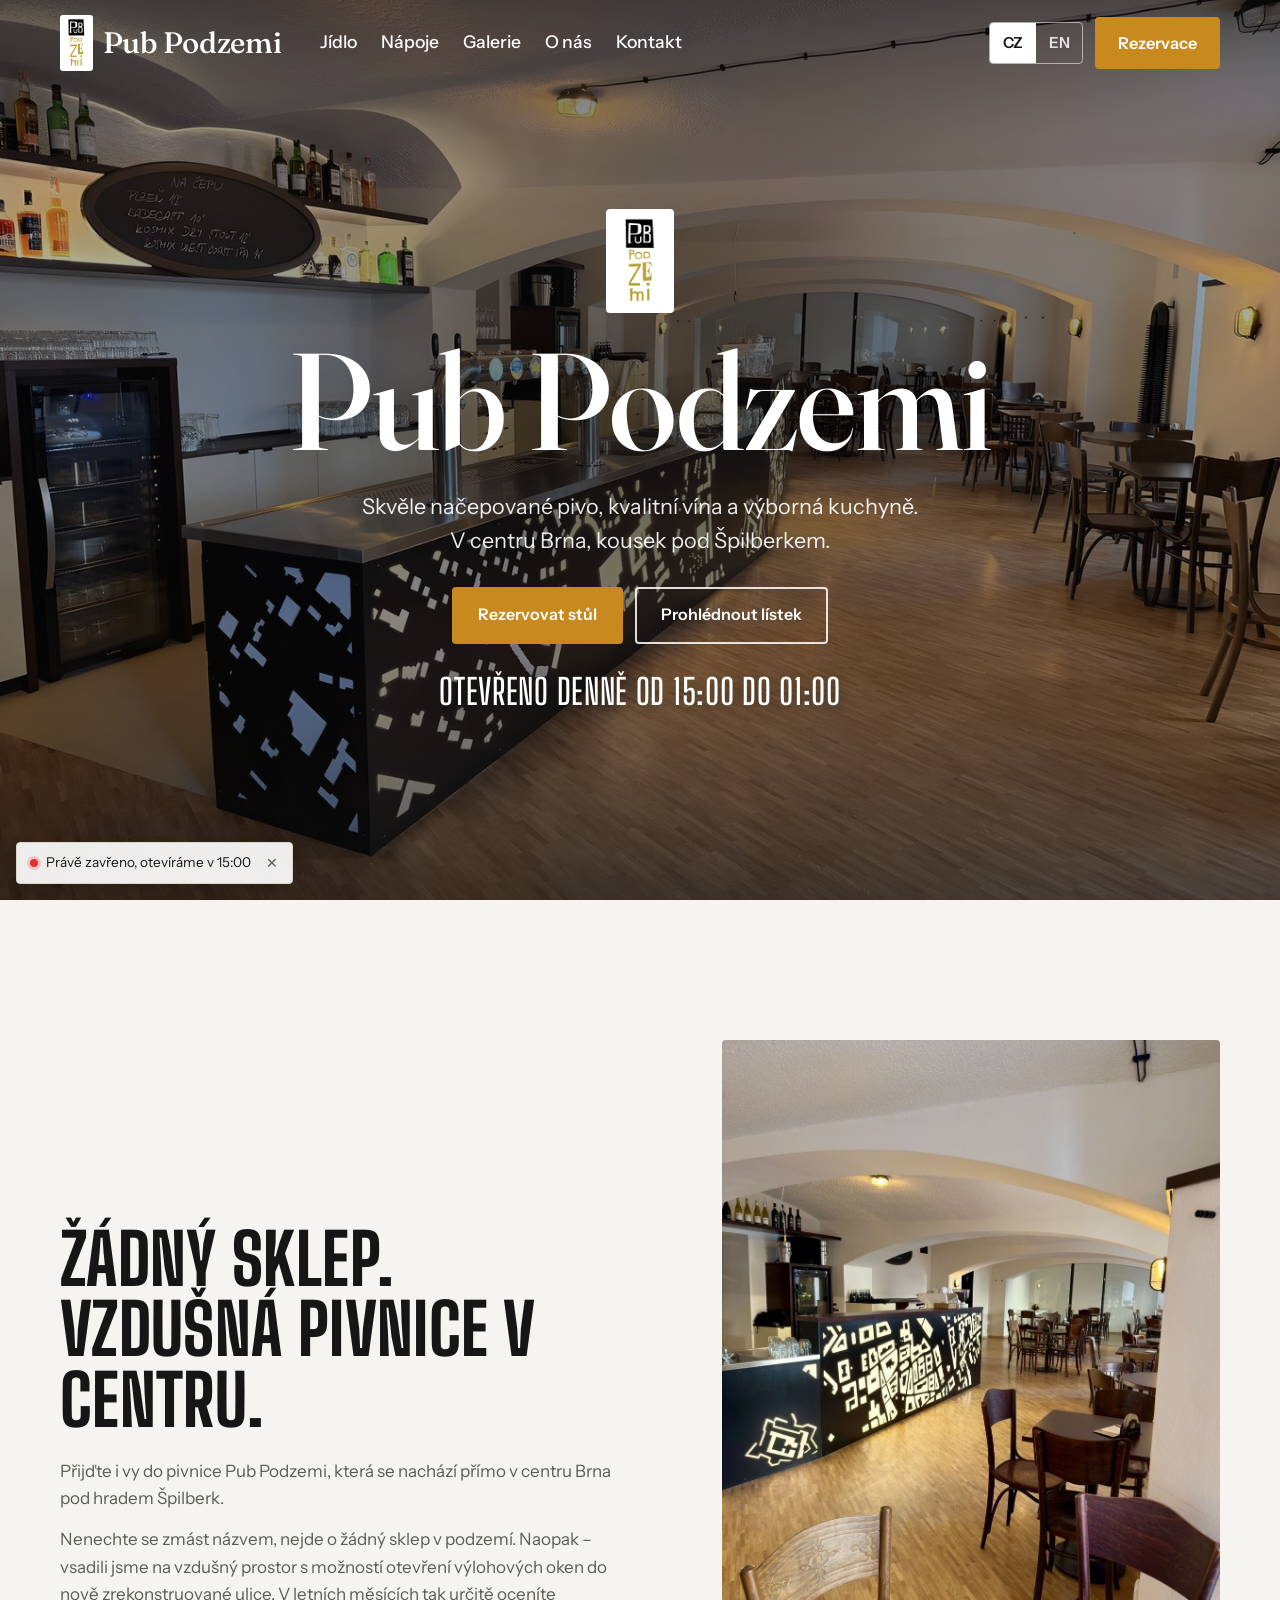
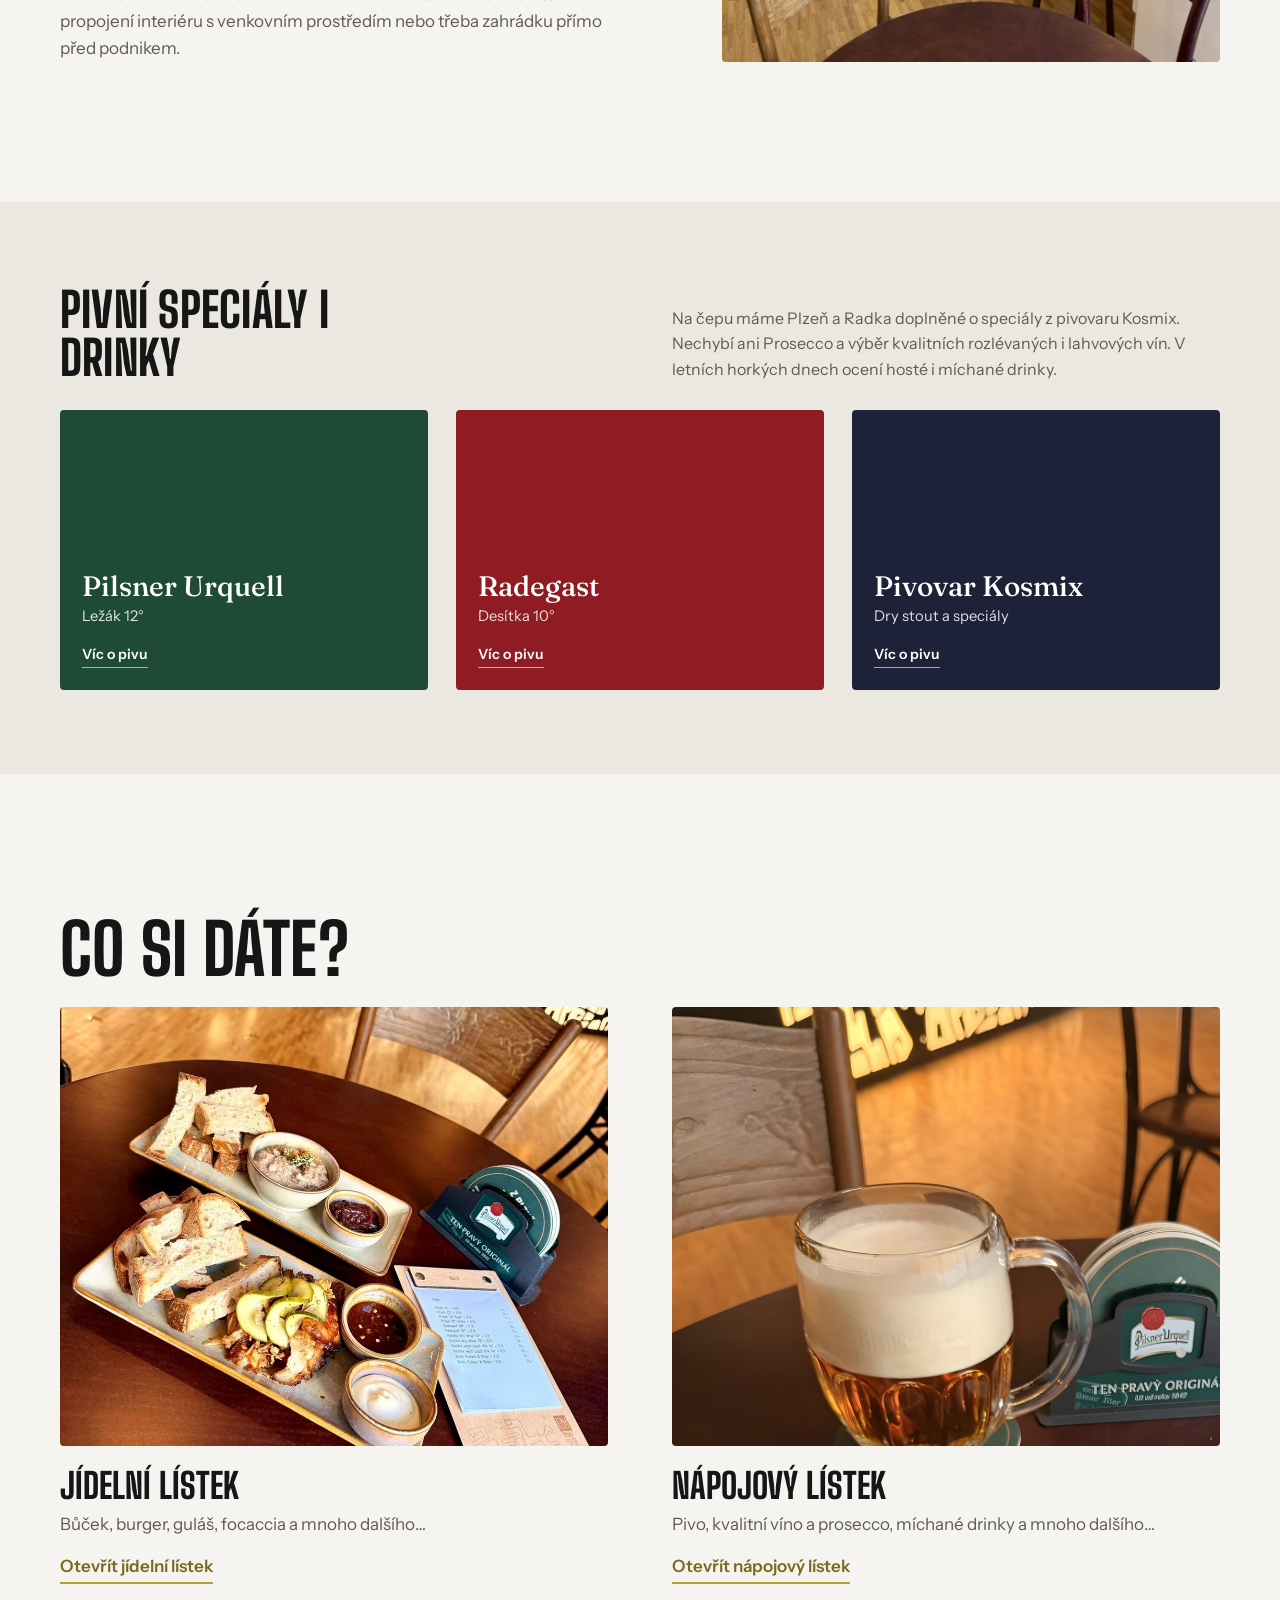
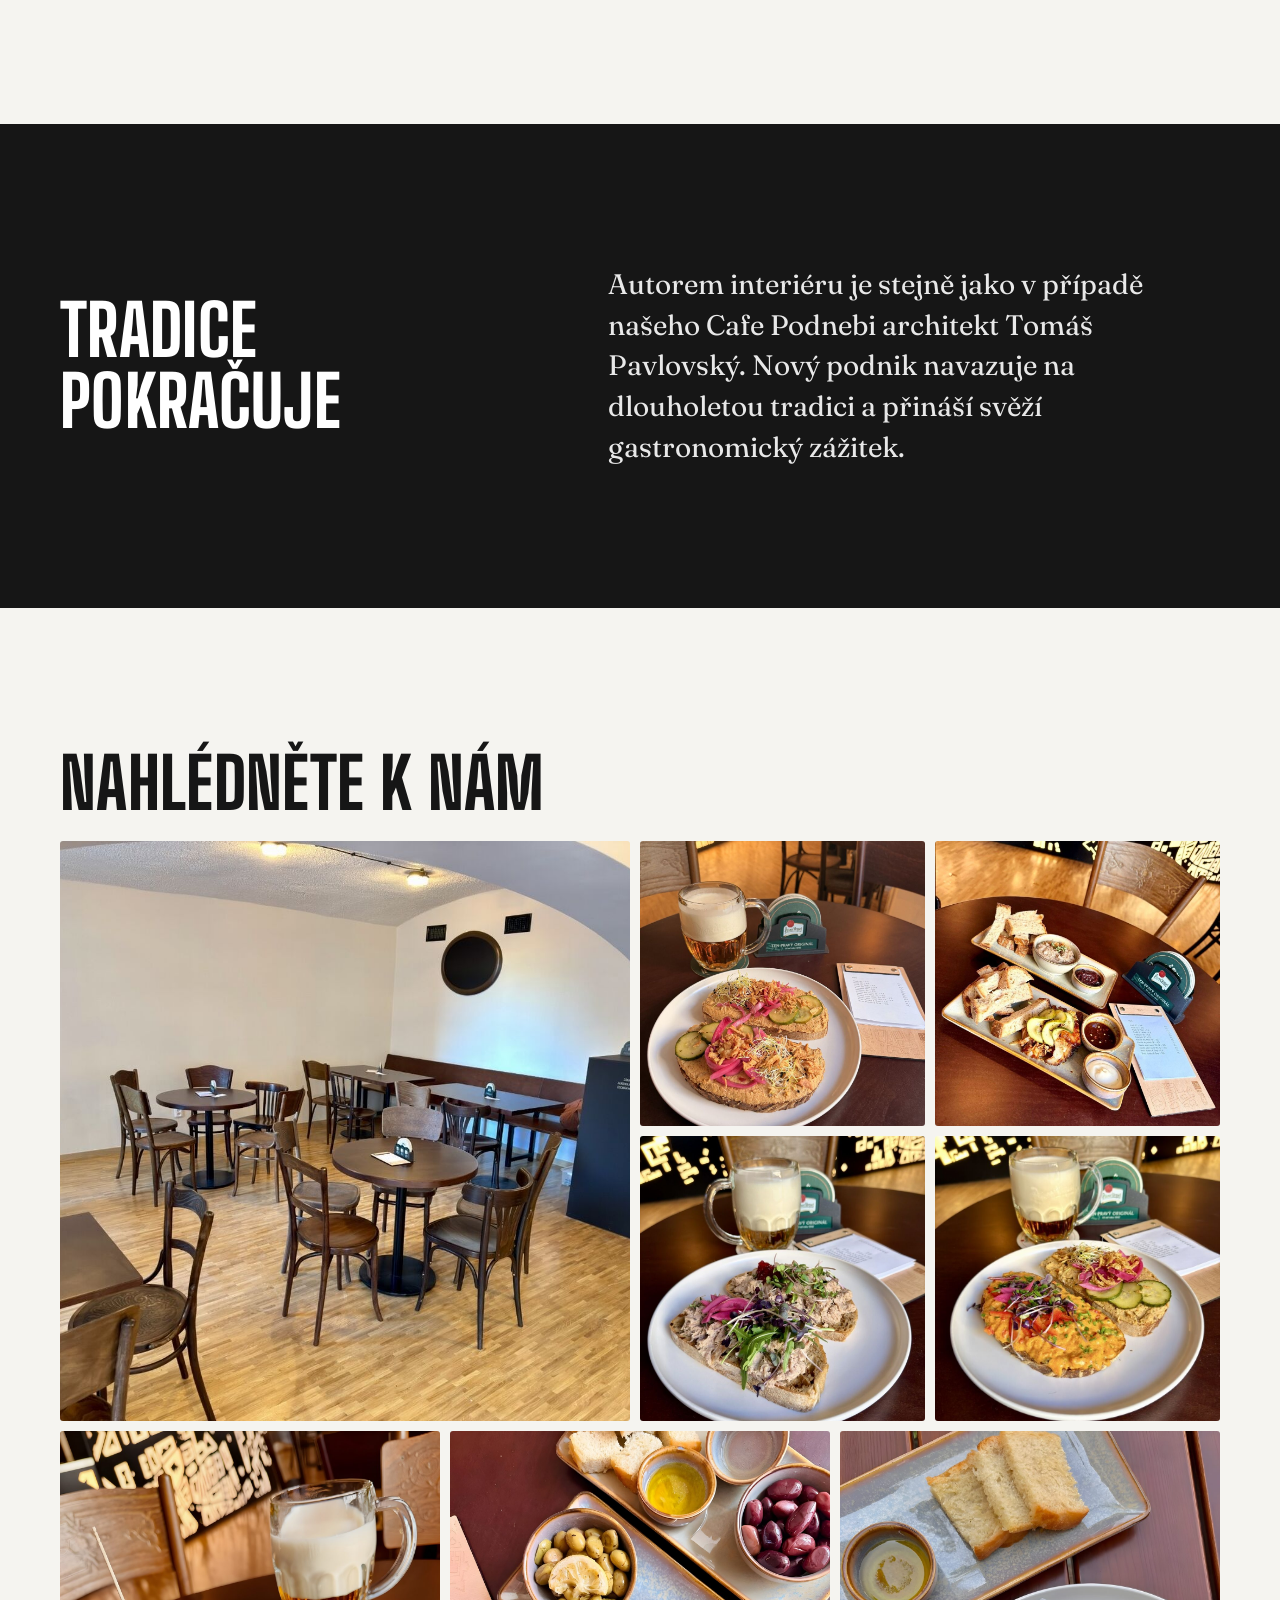
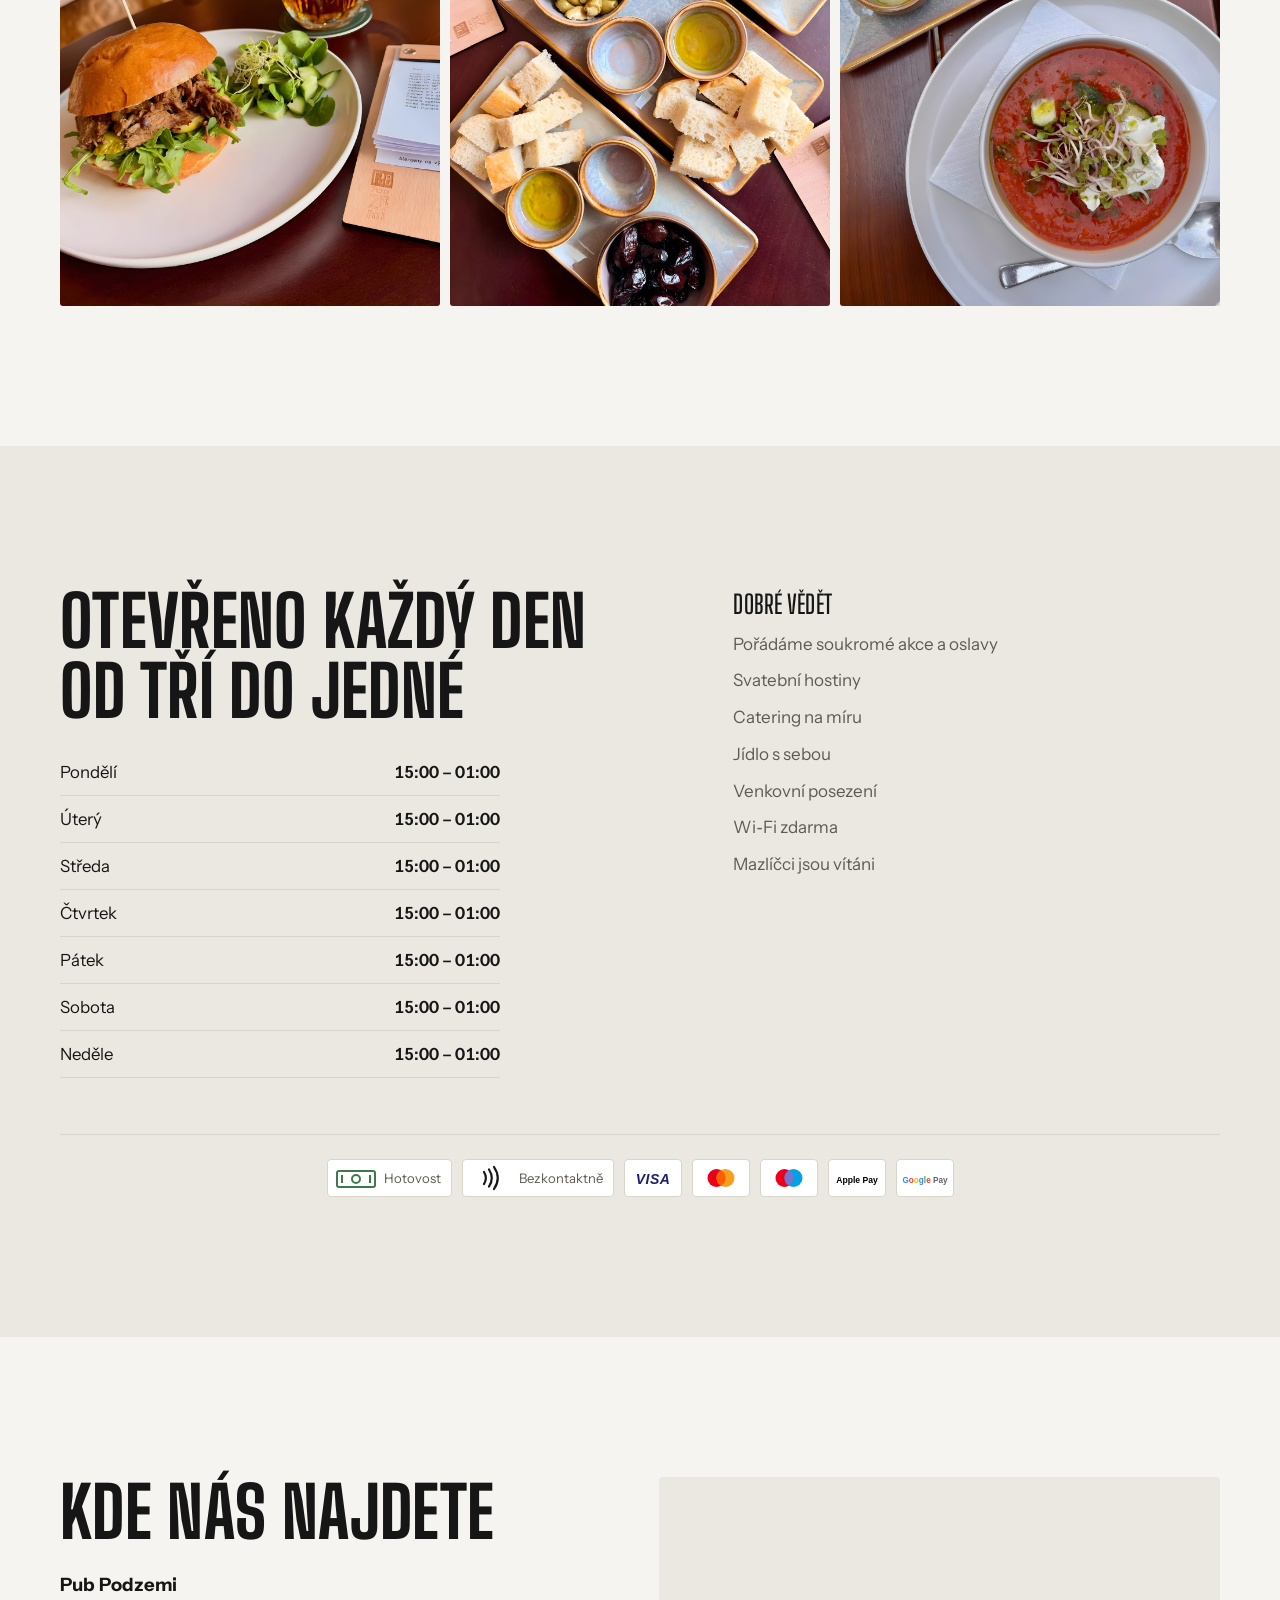
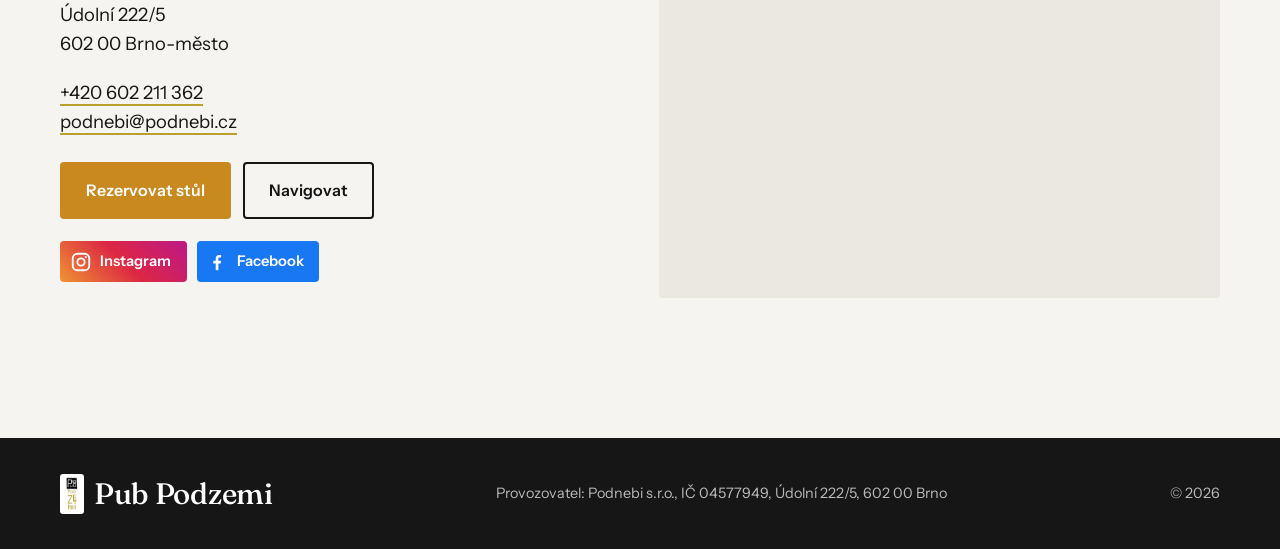
==== commit 37f810d3: "Odkazy na Instagram a Facebook Pub Podzemi Dlaždice v sekci Kontakt jsou zobrazené a vedou na instag" ====
--- a/index.html
+++ b/index.html
@@ -220,13 +220,12 @@
         <a href="tel:+420602211362" class="btn btn--reserve js-reserve" data-en="Book a table">Rezervovat stůl</a>
         <a href="https://www.google.com/maps/search/?api=1&query=%C3%9Adoln%C3%AD%20222%2F5%2C%20602%2000%20Brno" class="btn btn--ghost" target="_blank" rel="noopener" data-en="Get directions">Navigovat</a>
       </div>
-      <!-- Sociální sítě: doplnit adresy profilů do href a smazat atribut hidden -->
-      <div class="socials" hidden>
-        <a class="social social--ig" href="INSTAGRAM_URL" target="_blank" rel="noopener">
+      <div class="socials">
+        <a class="social social--ig" href="https://www.instagram.com/pubpodzemi/" aria-label="Pub Podzemi na Instagramu" data-en-aria-label="Pub Podzemi on Instagram" target="_blank" rel="noopener">
           <svg viewBox="0 0 24 24" aria-hidden="true"><rect x="3" y="3" width="18" height="18" rx="5" fill="none" stroke="currentColor" stroke-width="2"/><circle cx="12" cy="12" r="4" fill="none" stroke="currentColor" stroke-width="2"/><circle cx="17.3" cy="6.7" r="1.2" fill="currentColor"/></svg>
           <span>Instagram</span>
         </a>
-        <a class="social social--fb" href="FACEBOOK_URL" target="_blank" rel="noopener">
+        <a class="social social--fb" href="https://www.facebook.com/profile.php?id=61586251752128" aria-label="Pub Podzemi na Facebooku" data-en-aria-label="Pub Podzemi on Facebook" target="_blank" rel="noopener">
           <svg viewBox="0 0 24 24" aria-hidden="true"><path fill="currentColor" d="M13.5 21v-7.5h2.5l.4-3h-2.9V8.6c0-.9.3-1.5 1.5-1.5h1.5V4.4c-.3 0-1.2-.1-2.2-.1-2.2 0-3.7 1.3-3.7 3.8v2.4H8v3h2.6V21h2.9z"/></svg>
           <span>Facebook</span>
         </a>
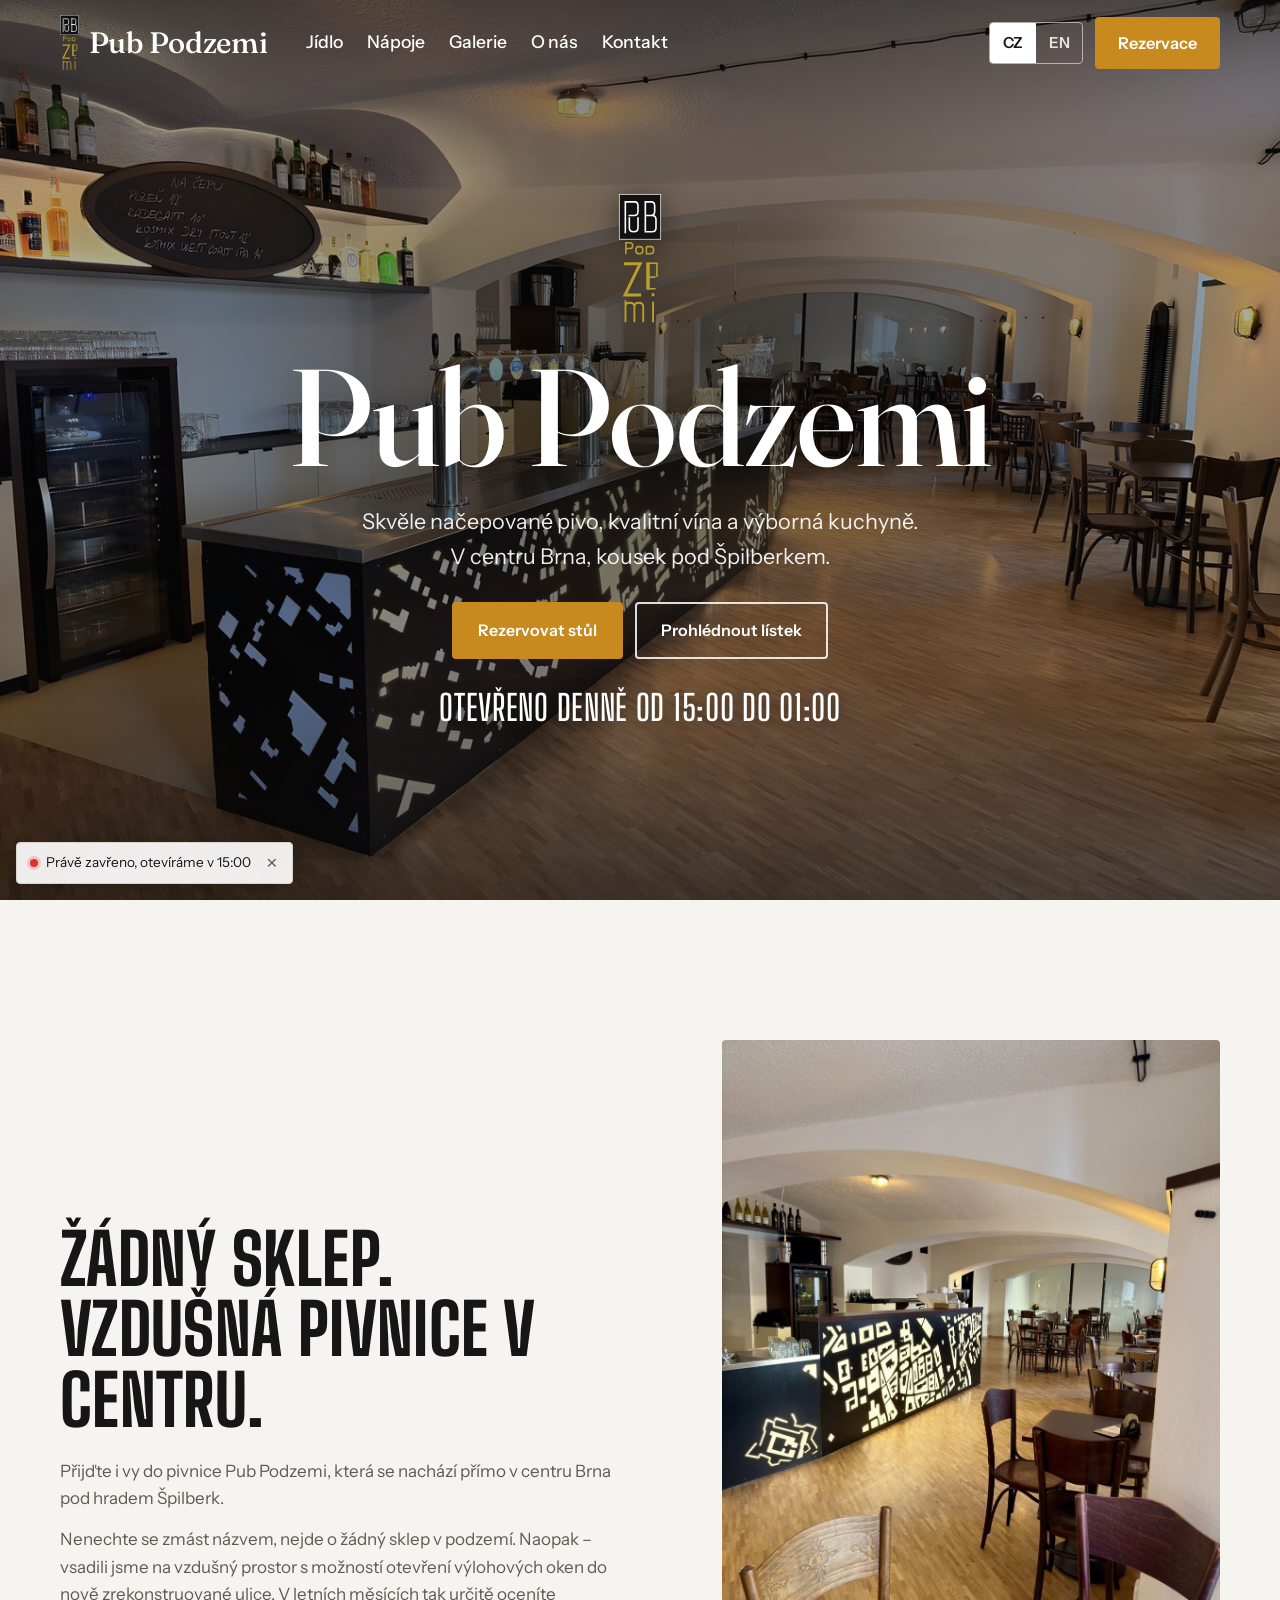
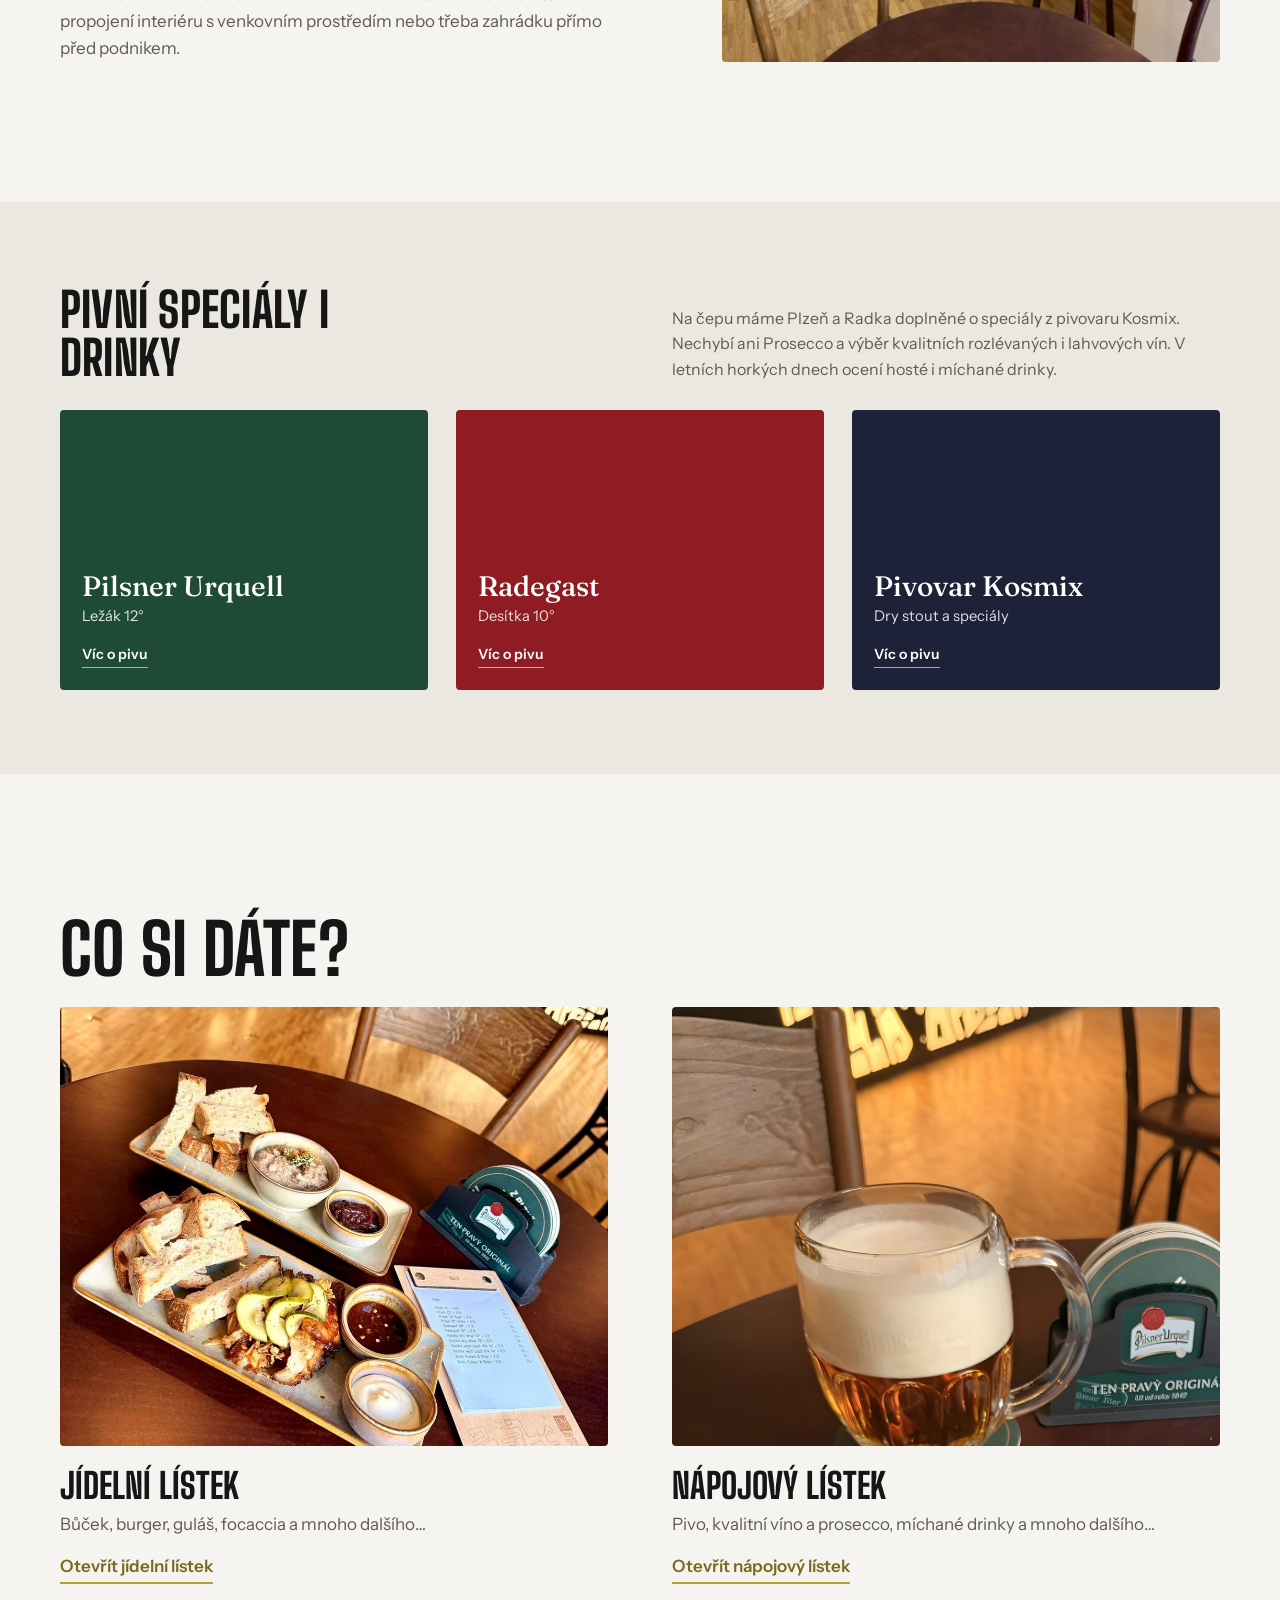
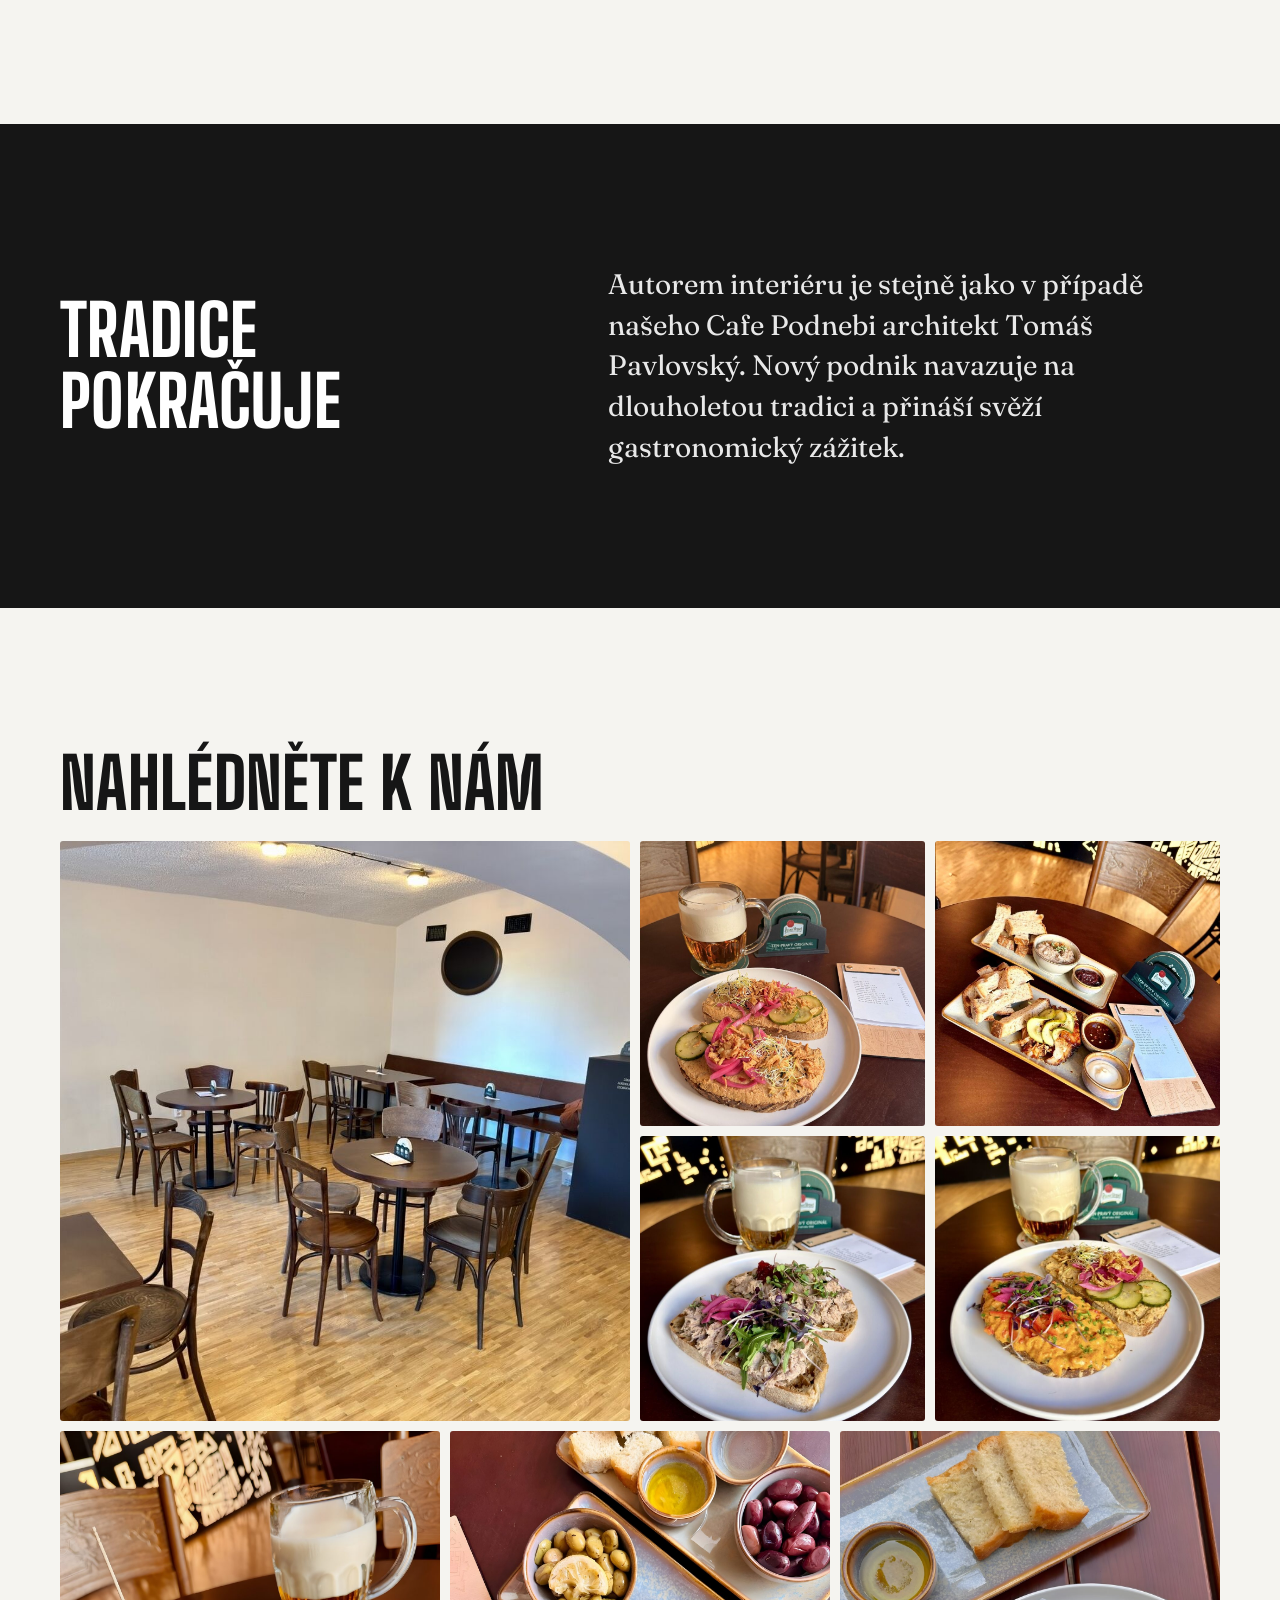
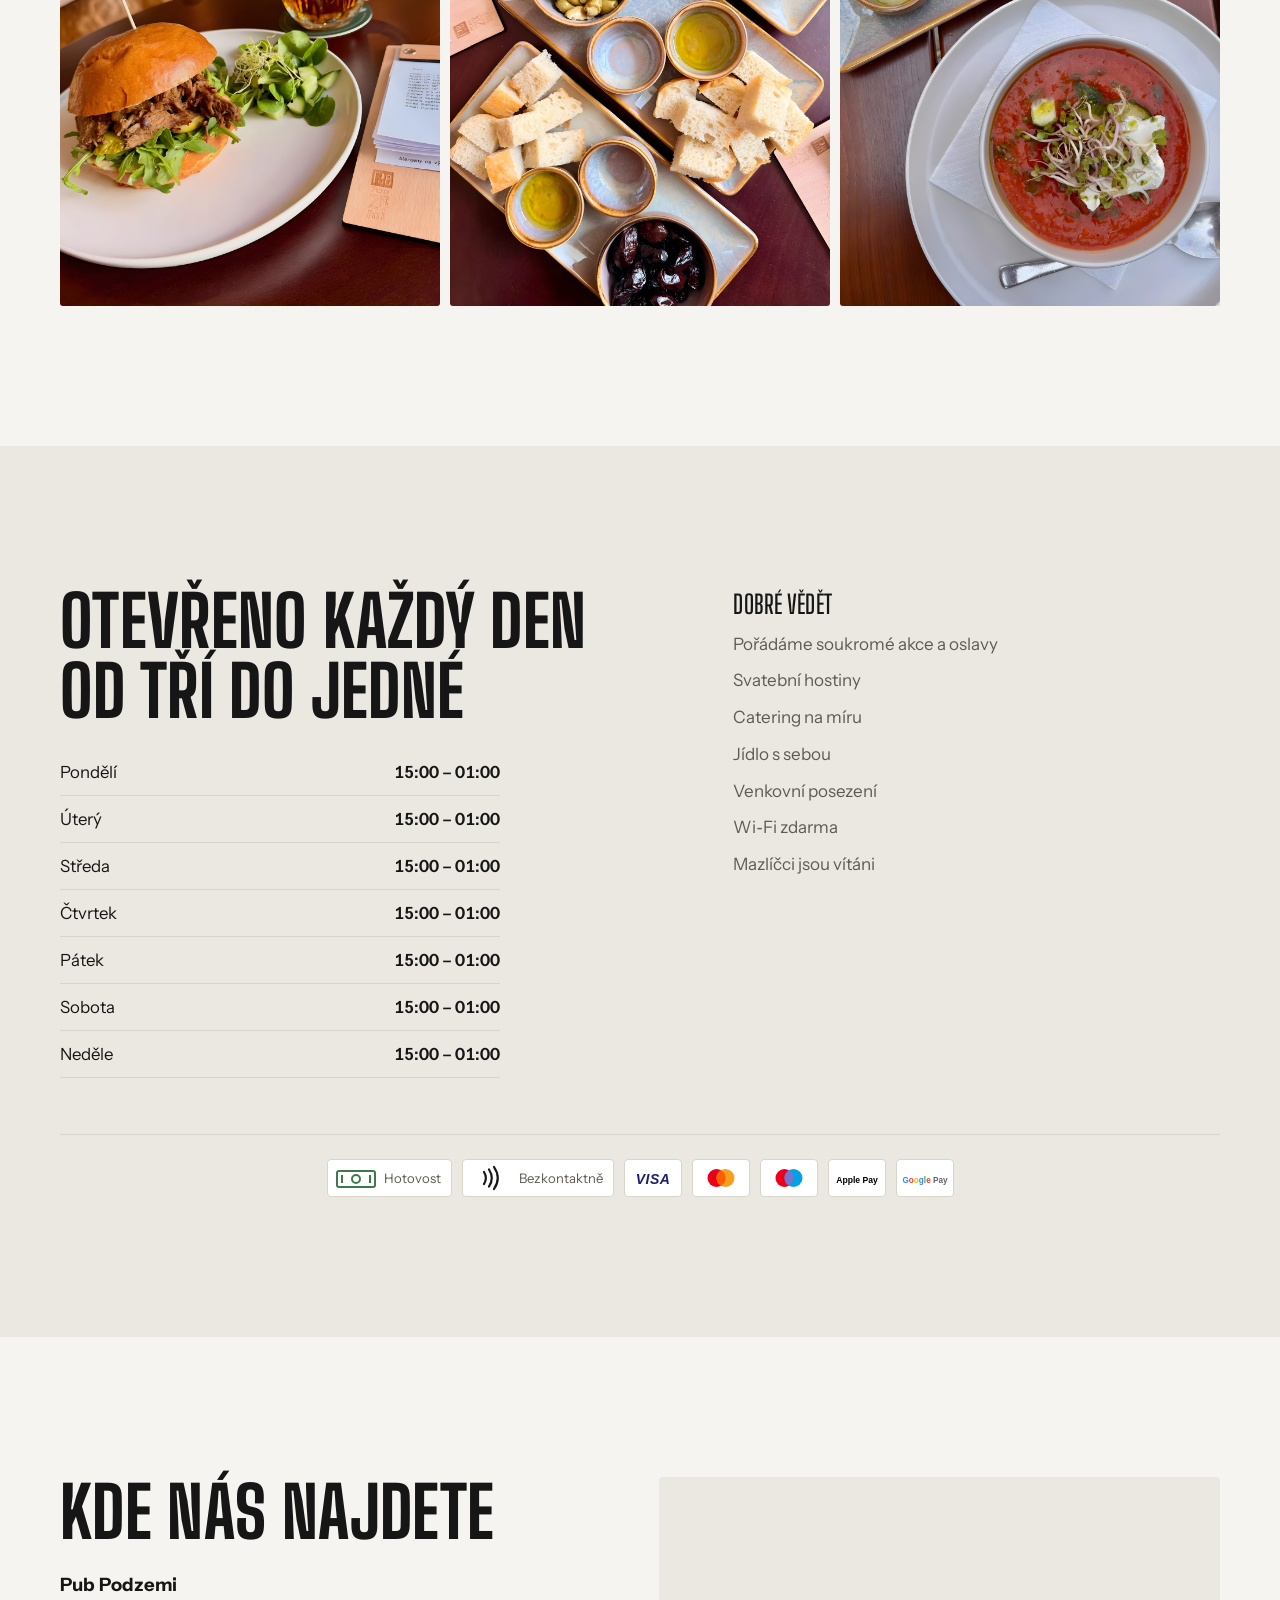
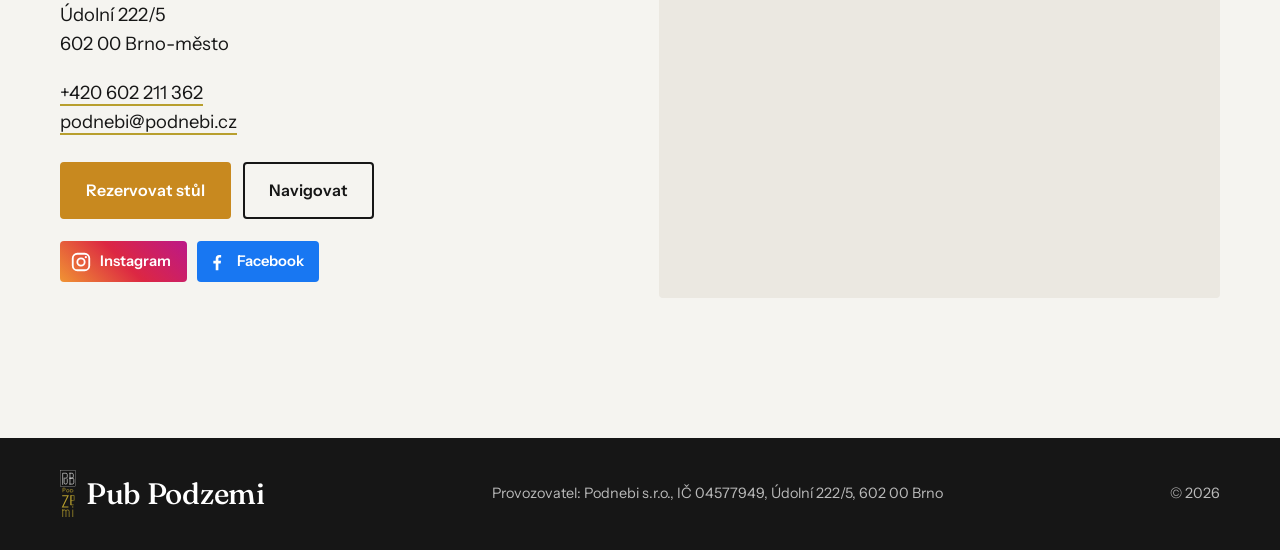
==== commit 19685e17: "Ostré vektorové logo bez bílého podkladu Logo překreslené jako SVG podle původního loga a loga vyryt" ====
--- a/index.html
+++ b/index.html
@@ -5,17 +5,18 @@
   <meta name="viewport" content="width=device-width, initial-scale=1">
   <title data-en="Pub Podzemi – beer pub in Brno city centre below Špilberk">Pub Podzemi – pivnice v centru Brna pod Špilberkem</title>
   <meta name="description" content="Pivnice Pub Podzemi v Brně, Údolní 5. Plzeň, Radegast a speciály z pivovaru Kosmix, kvalitní vína a poctivá kuchyně. Otevřeno denně 15:00–01:00." data-en-content="Pub Podzemi beer pub in Brno, Údolní 5. Pilsner Urquell, Radegast and Kosmix specials, quality wines and honest food. Open daily 3 pm – 1 am.">
-  <link rel="icon" href="img/logo.png">
+  <link rel="icon" href="img/logo.svg" type="image/svg+xml">
+  <link rel="alternate icon" href="img/logo.png">
   <link rel="preconnect" href="https://fonts.googleapis.com">
   <link rel="preconnect" href="https://fonts.gstatic.com" crossorigin>
   <link href="https://fonts.googleapis.com/css2?family=Fraunces:opsz,wght@9..144,500;9..144,700&family=Big+Shoulders+Display:wght@600;800&family=Instrument+Sans:wght@400;500;600&display=swap" rel="stylesheet">
-  <link rel="stylesheet" href="style.css?v=23">
+  <link rel="stylesheet" href="style.css?v=24">
 </head>
 <body>
 
 <header class="nav nav--overlay" id="top">
   <div class="wrap nav__inner">
-    <a href="index.html" class="logo"><img src="img/logo.png" alt="" class="logo__img"><span class="logo__text">Pub Podzemi</span></a>
+    <a href="index.html" class="logo"><img src="img/logo.svg" alt="" class="logo__img"><span class="logo__text">Pub Podzemi</span></a>
     <nav class="nav__links">
       <a href="jidelni-listek.html" data-en="Food">Jídlo</a>
       <a href="napojovy-listek.html" data-en="Drinks">Nápoje</a>
@@ -37,7 +38,7 @@
 <section class="hero">
   <img class="hero__img" src="img/bar-1440.jpg" srcset="img/bar-1440.jpg 1440w, img/bar-2560.jpg 2560w" sizes="(max-aspect-ratio: 4/3) 134vh, 100vw" fetchpriority="high" alt="Bar a interiér pivnice Pub Podzemi" data-en-alt="The bar and interior of Pub Podzemi">
   <div class="wrap hero__content">
-    <img src="img/logo.png" alt="Logo Pub Podzemi" class="hero__logo">
+    <img src="img/logo.svg" alt="Logo Pub Podzemi" class="hero__logo">
     <h1>Pub Podzemi</h1>
     <p class="hero__lead" data-en="Perfectly poured beer, quality wines and great food. Right in the centre of Brno, just below Špilberk.">Skvěle načepované pivo, kvalitní vína a výborná kuchyně. V centru Brna, kousek pod Špilberkem.</p>
     <div class="hero__actions">
@@ -238,12 +239,12 @@
 
 <footer class="footer">
   <div class="wrap footer__inner">
-    <span class="logo"><img src="img/logo.png" alt="" class="logo__img"><span class="logo__text">Pub Podzemi</span></span>
+    <span class="logo"><img src="img/logo.svg" alt="" class="logo__img"><span class="logo__text">Pub Podzemi</span></span>
     <span data-en="Operated by Podnebi s.r.o., company ID 04577949, Údolní 222/5, 602 00 Brno">Provozovatel: Podnebi s.r.o., IČ 04577949, Údolní 222/5, 602 00 Brno</span>
     <span>© <span class="year"></span></span>
   </div>
 </footer>
 
-<script src="main.js?v=23"></script>
+<script src="main.js?v=24"></script>
 </body>
 </html>
--- a/style.css
+++ b/style.css
@@ -70,7 +70,6 @@
 .nav--overlay:not(.is-solid) .logo__text,
 .nav--overlay:not(.is-solid) .nav__links a,
 .nav--overlay:not(.is-solid) .nav__toggle { color: var(--white); }
-.nav--overlay:not(.is-solid) .logo__img { background: var(--white); border-radius: 3px; padding: 3px; }
 .nav--overlay:not(.is-solid) .lang { border-color: rgba(255,255,255,.55); }
 .nav--overlay:not(.is-solid) .lang__btn { color: rgba(255,255,255,.85); }
 .nav--overlay:not(.is-solid) .lang__btn.is-active { background: var(--white); color: var(--ink); }
@@ -82,7 +81,7 @@
   radial-gradient(ellipse 70% 60% at 50% 55%, rgba(10,10,10,.62) 0%, rgba(10,10,10,.25) 100%),
   linear-gradient(180deg, rgba(10,10,10,.5) 0%, rgba(10,10,10,0) 20%, rgba(10,10,10,0) 70%, rgba(10,10,10,.55) 100%); }
 .hero__content { position: relative; z-index: 1; display: flex; flex-direction: column; align-items: center; padding: 110px 0 90px; }
-.hero__logo { height: clamp(72px, 9vw, 104px); width: auto; background: var(--white); padding: 8px 10px; border-radius: 4px; margin-bottom: 1.2rem; }
+.hero__logo { height: clamp(96px, 11vw, 132px); width: auto; margin-bottom: 1.4rem; filter: drop-shadow(0 4px 14px rgba(0,0,0,.45)); }
 .hero h1 { font-family: var(--brand); text-transform: none; font-weight: 500; font-size: clamp(3.8rem, 11vw, 8.6rem); line-height: 1; letter-spacing: -.01em; text-shadow: 0 6px 40px rgba(0,0,0,.35); }
 .hero__lead { font-size: clamp(1.1rem, 1.8vw, 1.35rem); max-width: 40ch; margin: 1.2rem auto 1.8rem; color: rgba(255,255,255,.92); }
 .hero__actions { display: flex; flex-wrap: wrap; gap: .75rem; }
@@ -229,7 +228,7 @@
 .footer { background: var(--ink); color: rgba(255,255,255,.7); padding: 32px 0; font-size: .9rem; }
 .footer__inner { display: flex; flex-wrap: wrap; gap: 12px 28px; align-items: center; justify-content: space-between; }
 .footer .logo { color: var(--white); }
-.footer .logo__img { background: var(--white); border-radius: 3px; padding: 3px; height: 40px; }
+.footer .logo__img { height: 48px; }
 
 /* Rezervační okno */
 .modal { margin: auto; width: min(460px, calc(100% - 32px)); border: 0; border-radius: 6px; padding: 34px 28px 28px; background: var(--plaster); color: var(--ink); box-shadow: 0 30px 80px -20px rgba(0,0,0,.5); }
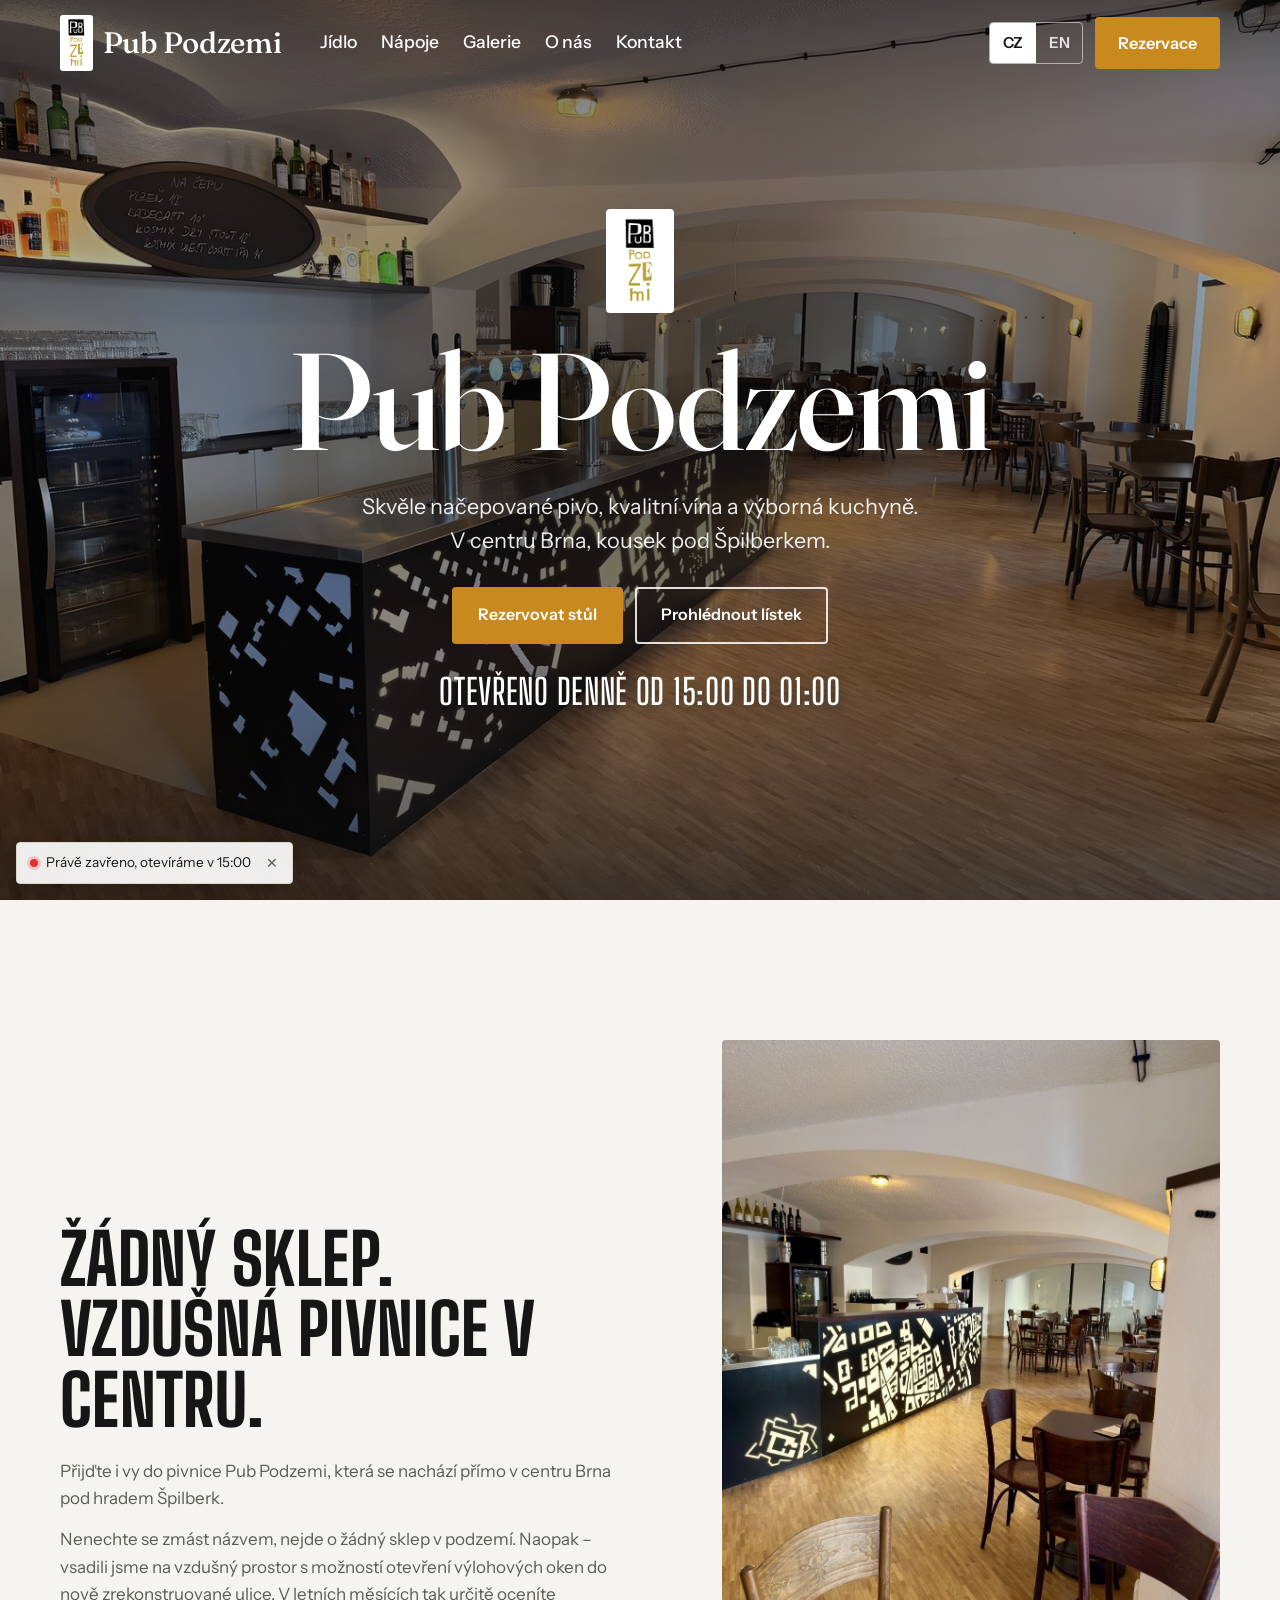
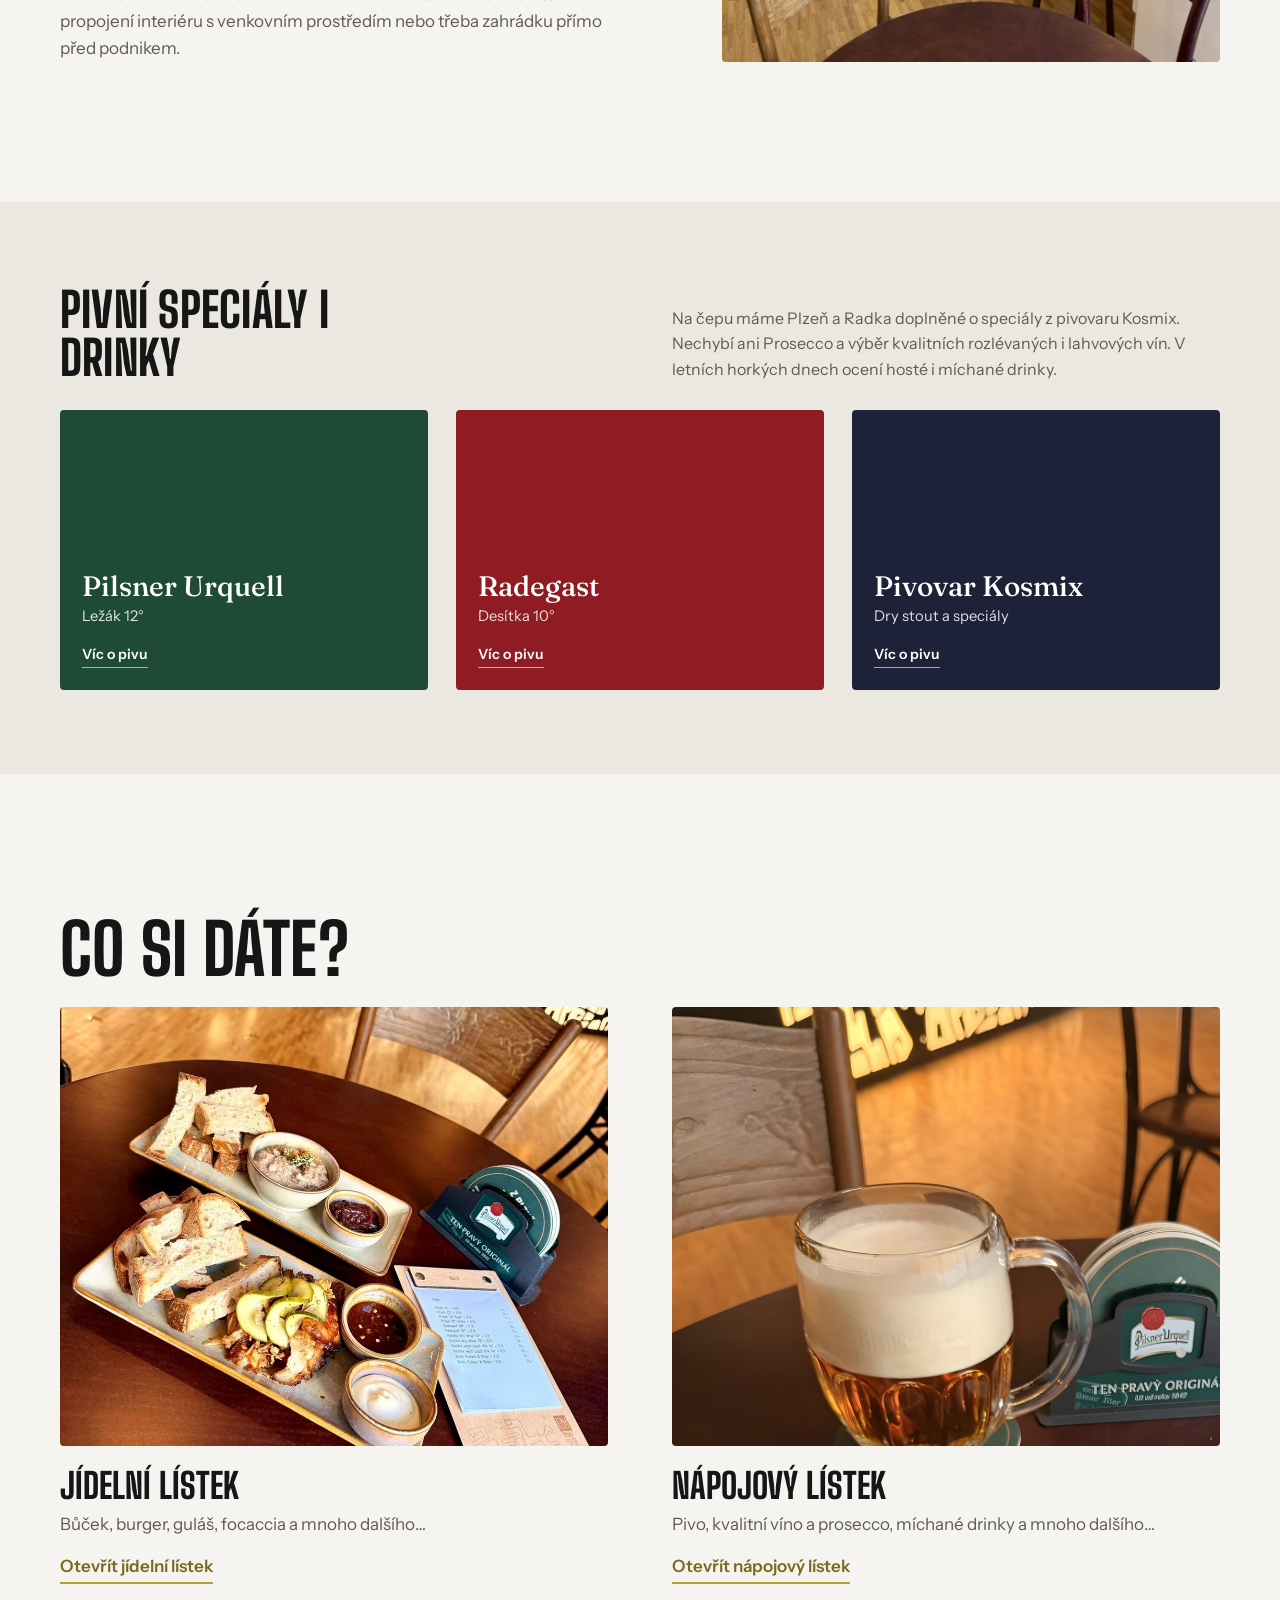
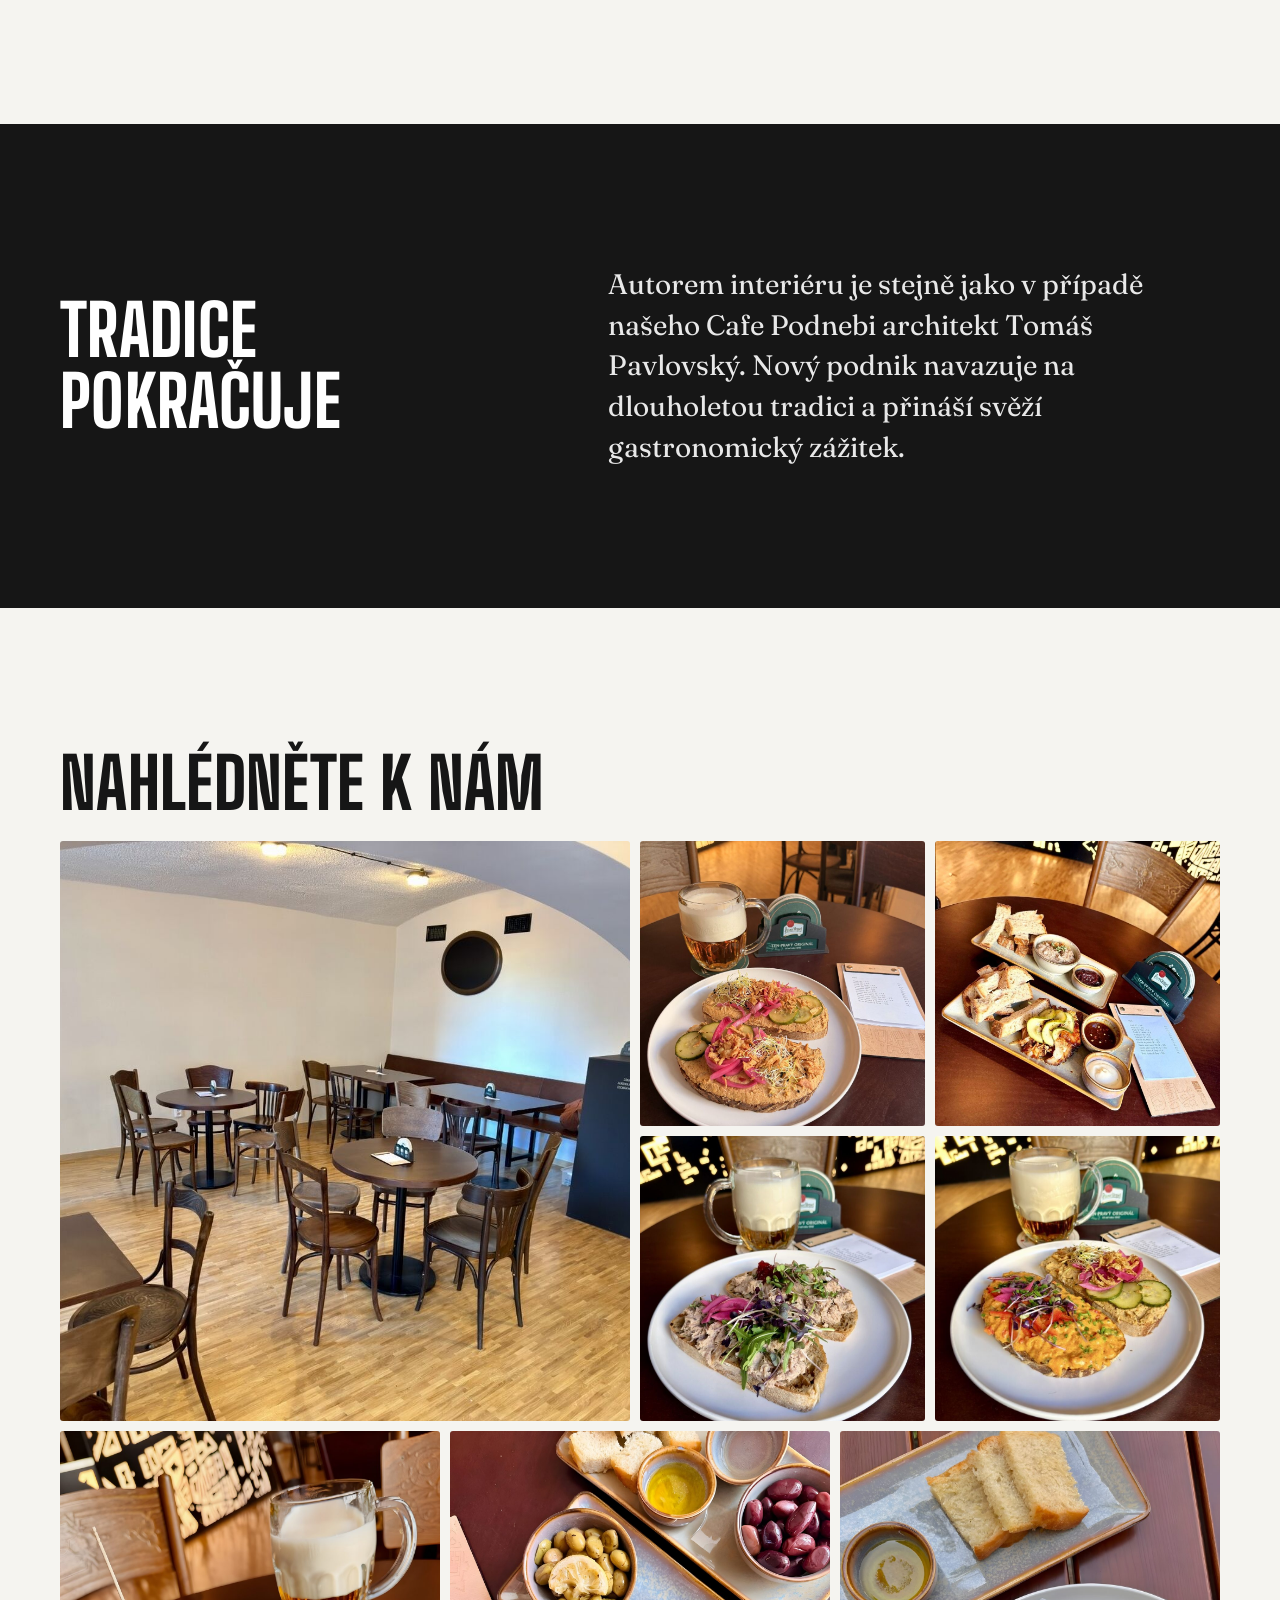
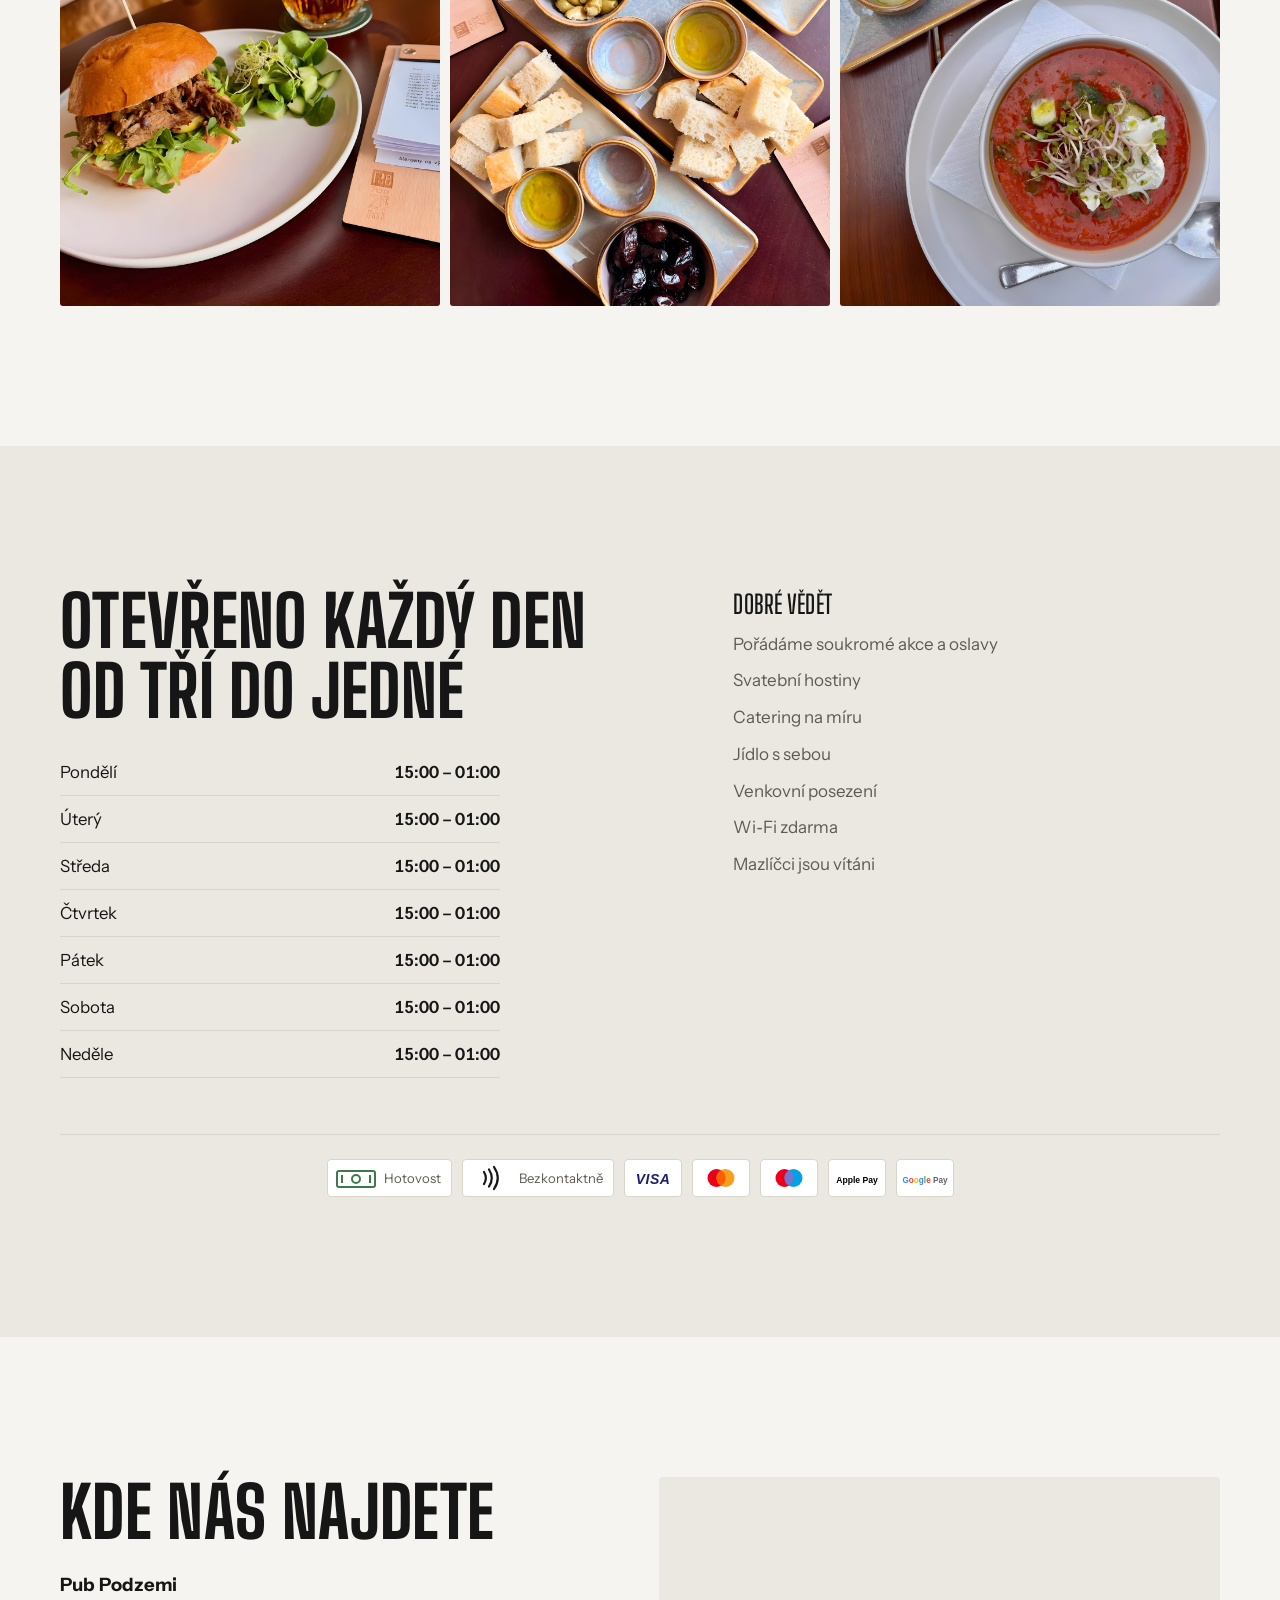
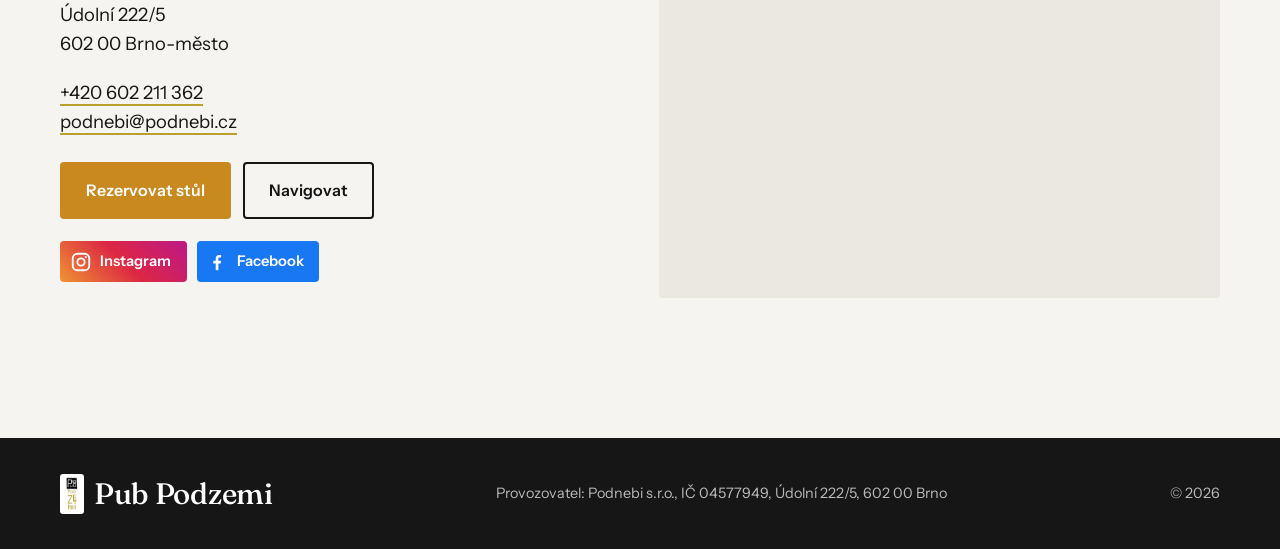
==== commit 76b1795e: "Vráceno původní logo Na přání zákazníka zpět původní logo (logo.png) s bílým podkladem, jak bylo pře" ====
--- a/index.html
+++ b/index.html
@@ -5,18 +5,17 @@
   <meta name="viewport" content="width=device-width, initial-scale=1">
   <title data-en="Pub Podzemi – beer pub in Brno city centre below Špilberk">Pub Podzemi – pivnice v centru Brna pod Špilberkem</title>
   <meta name="description" content="Pivnice Pub Podzemi v Brně, Údolní 5. Plzeň, Radegast a speciály z pivovaru Kosmix, kvalitní vína a poctivá kuchyně. Otevřeno denně 15:00–01:00." data-en-content="Pub Podzemi beer pub in Brno, Údolní 5. Pilsner Urquell, Radegast and Kosmix specials, quality wines and honest food. Open daily 3 pm – 1 am.">
-  <link rel="icon" href="img/logo.svg" type="image/svg+xml">
-  <link rel="alternate icon" href="img/logo.png">
+  <link rel="icon" href="img/logo.png">
   <link rel="preconnect" href="https://fonts.googleapis.com">
   <link rel="preconnect" href="https://fonts.gstatic.com" crossorigin>
   <link href="https://fonts.googleapis.com/css2?family=Fraunces:opsz,wght@9..144,500;9..144,700&family=Big+Shoulders+Display:wght@600;800&family=Instrument+Sans:wght@400;500;600&display=swap" rel="stylesheet">
-  <link rel="stylesheet" href="style.css?v=24">
+  <link rel="stylesheet" href="style.css?v=23">
 </head>
 <body>
 
 <header class="nav nav--overlay" id="top">
   <div class="wrap nav__inner">
-    <a href="index.html" class="logo"><img src="img/logo.svg" alt="" class="logo__img"><span class="logo__text">Pub Podzemi</span></a>
+    <a href="index.html" class="logo"><img src="img/logo.png" alt="" class="logo__img"><span class="logo__text">Pub Podzemi</span></a>
     <nav class="nav__links">
       <a href="jidelni-listek.html" data-en="Food">Jídlo</a>
       <a href="napojovy-listek.html" data-en="Drinks">Nápoje</a>
@@ -38,7 +37,7 @@
 <section class="hero">
   <img class="hero__img" src="img/bar-1440.jpg" srcset="img/bar-1440.jpg 1440w, img/bar-2560.jpg 2560w" sizes="(max-aspect-ratio: 4/3) 134vh, 100vw" fetchpriority="high" alt="Bar a interiér pivnice Pub Podzemi" data-en-alt="The bar and interior of Pub Podzemi">
   <div class="wrap hero__content">
-    <img src="img/logo.svg" alt="Logo Pub Podzemi" class="hero__logo">
+    <img src="img/logo.png" alt="Logo Pub Podzemi" class="hero__logo">
     <h1>Pub Podzemi</h1>
     <p class="hero__lead" data-en="Perfectly poured beer, quality wines and great food. Right in the centre of Brno, just below Špilberk.">Skvěle načepované pivo, kvalitní vína a výborná kuchyně. V centru Brna, kousek pod Špilberkem.</p>
     <div class="hero__actions">
@@ -239,12 +238,12 @@
 
 <footer class="footer">
   <div class="wrap footer__inner">
-    <span class="logo"><img src="img/logo.svg" alt="" class="logo__img"><span class="logo__text">Pub Podzemi</span></span>
+    <span class="logo"><img src="img/logo.png" alt="" class="logo__img"><span class="logo__text">Pub Podzemi</span></span>
     <span data-en="Operated by Podnebi s.r.o., company ID 04577949, Údolní 222/5, 602 00 Brno">Provozovatel: Podnebi s.r.o., IČ 04577949, Údolní 222/5, 602 00 Brno</span>
     <span>© <span class="year"></span></span>
   </div>
 </footer>
 
-<script src="main.js?v=24"></script>
+<script src="main.js?v=23"></script>
 </body>
 </html>
--- a/style.css
+++ b/style.css
@@ -70,6 +70,7 @@
 .nav--overlay:not(.is-solid) .logo__text,
 .nav--overlay:not(.is-solid) .nav__links a,
 .nav--overlay:not(.is-solid) .nav__toggle { color: var(--white); }
+.nav--overlay:not(.is-solid) .logo__img { background: var(--white); border-radius: 3px; padding: 3px; }
 .nav--overlay:not(.is-solid) .lang { border-color: rgba(255,255,255,.55); }
 .nav--overlay:not(.is-solid) .lang__btn { color: rgba(255,255,255,.85); }
 .nav--overlay:not(.is-solid) .lang__btn.is-active { background: var(--white); color: var(--ink); }
@@ -81,7 +82,7 @@
   radial-gradient(ellipse 70% 60% at 50% 55%, rgba(10,10,10,.62) 0%, rgba(10,10,10,.25) 100%),
   linear-gradient(180deg, rgba(10,10,10,.5) 0%, rgba(10,10,10,0) 20%, rgba(10,10,10,0) 70%, rgba(10,10,10,.55) 100%); }
 .hero__content { position: relative; z-index: 1; display: flex; flex-direction: column; align-items: center; padding: 110px 0 90px; }
-.hero__logo { height: clamp(96px, 11vw, 132px); width: auto; margin-bottom: 1.4rem; filter: drop-shadow(0 4px 14px rgba(0,0,0,.45)); }
+.hero__logo { height: clamp(72px, 9vw, 104px); width: auto; background: var(--white); padding: 8px 10px; border-radius: 4px; margin-bottom: 1.2rem; }
 .hero h1 { font-family: var(--brand); text-transform: none; font-weight: 500; font-size: clamp(3.8rem, 11vw, 8.6rem); line-height: 1; letter-spacing: -.01em; text-shadow: 0 6px 40px rgba(0,0,0,.35); }
 .hero__lead { font-size: clamp(1.1rem, 1.8vw, 1.35rem); max-width: 40ch; margin: 1.2rem auto 1.8rem; color: rgba(255,255,255,.92); }
 .hero__actions { display: flex; flex-wrap: wrap; gap: .75rem; }
@@ -228,7 +229,7 @@
 .footer { background: var(--ink); color: rgba(255,255,255,.7); padding: 32px 0; font-size: .9rem; }
 .footer__inner { display: flex; flex-wrap: wrap; gap: 12px 28px; align-items: center; justify-content: space-between; }
 .footer .logo { color: var(--white); }
-.footer .logo__img { height: 48px; }
+.footer .logo__img { background: var(--white); border-radius: 3px; padding: 3px; height: 40px; }
 
 /* Rezervační okno */
 .modal { margin: auto; width: min(460px, calc(100% - 32px)); border: 0; border-radius: 6px; padding: 34px 28px 28px; background: var(--plaster); color: var(--ink); box-shadow: 0 30px 80px -20px rgba(0,0,0,.5); }
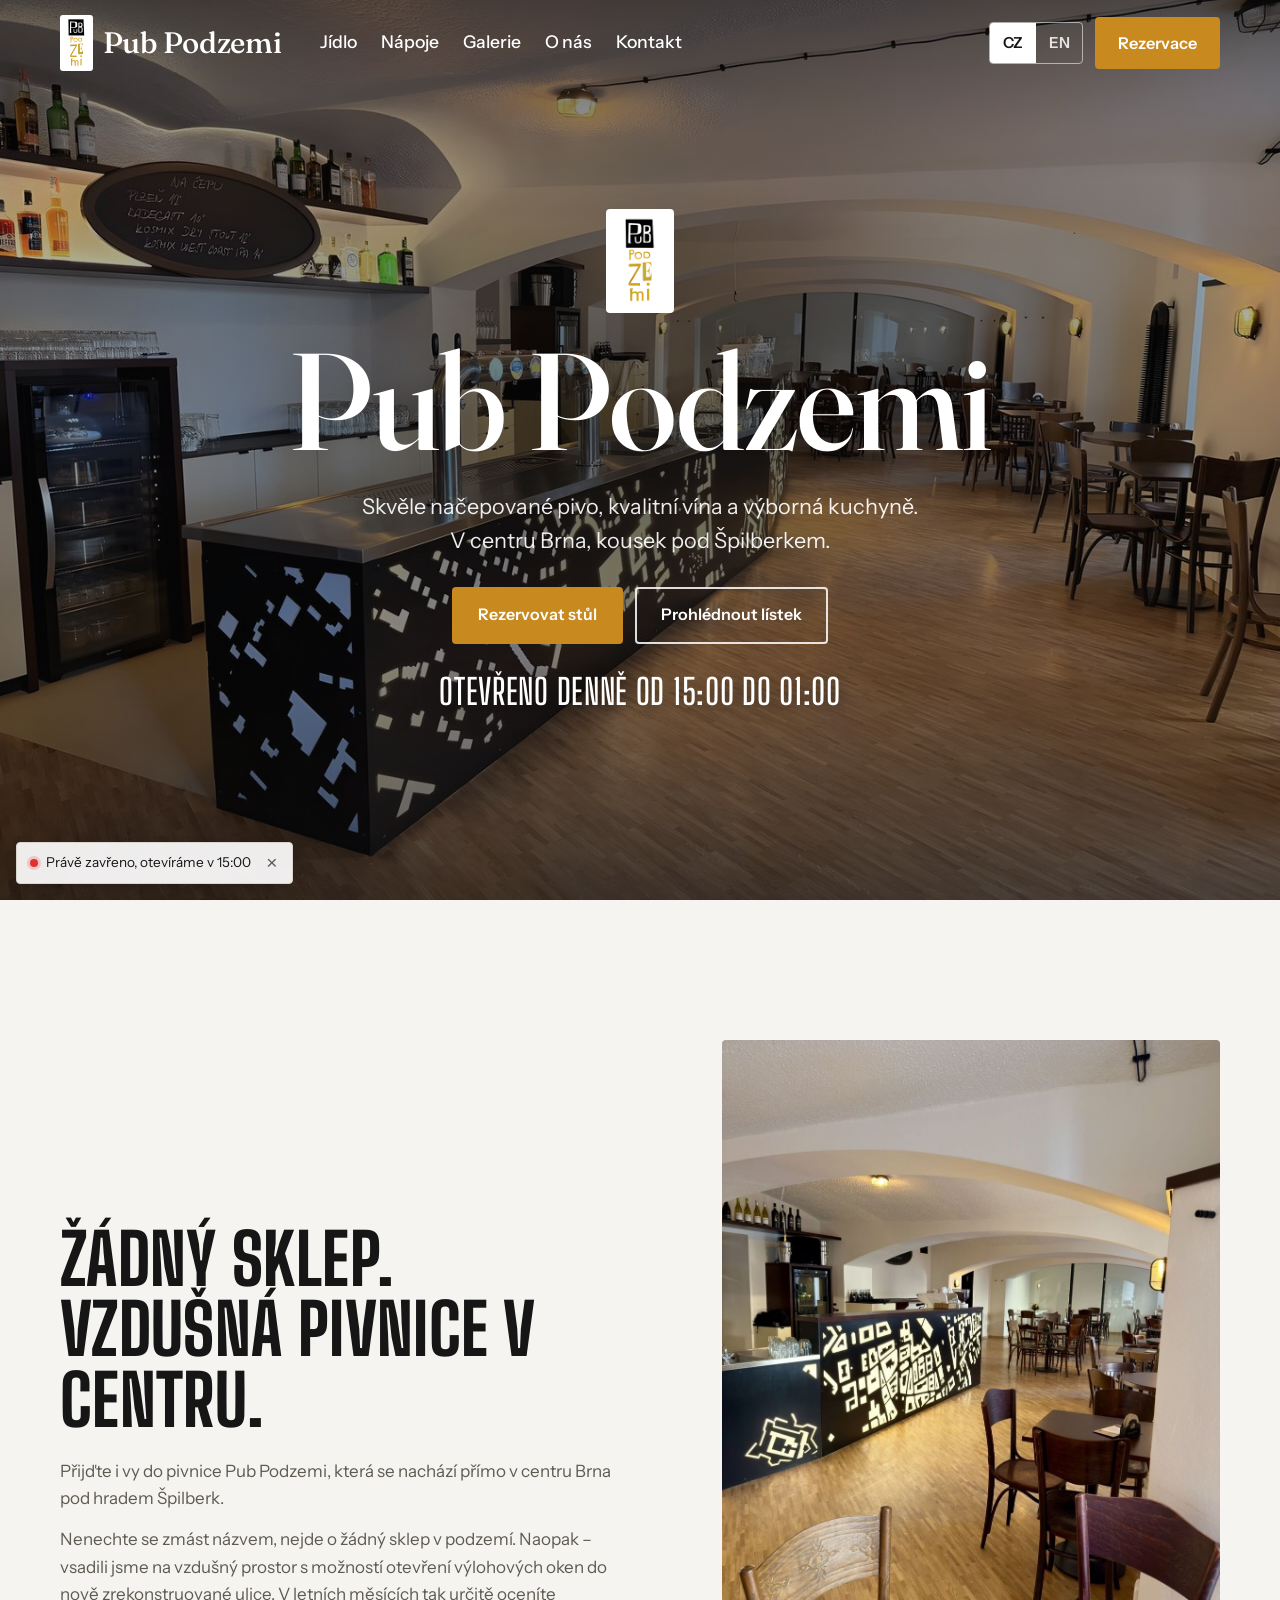
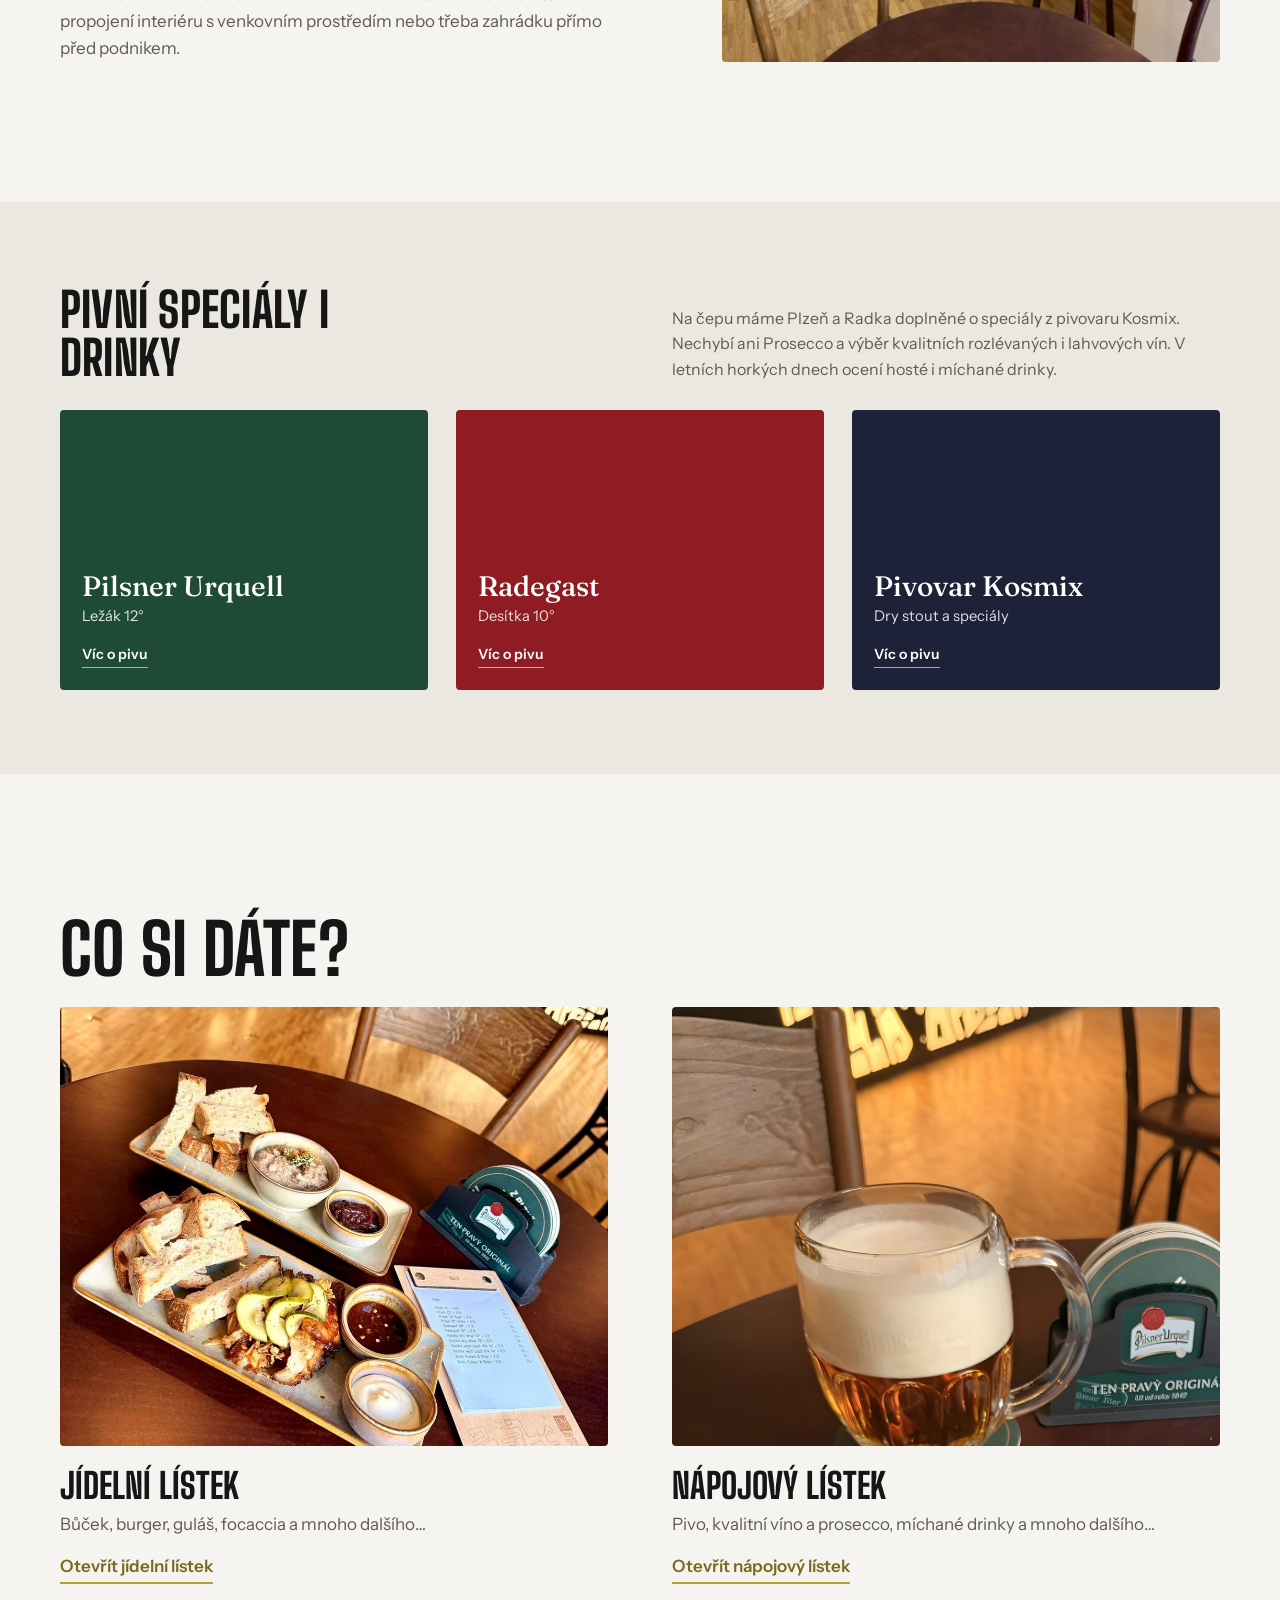
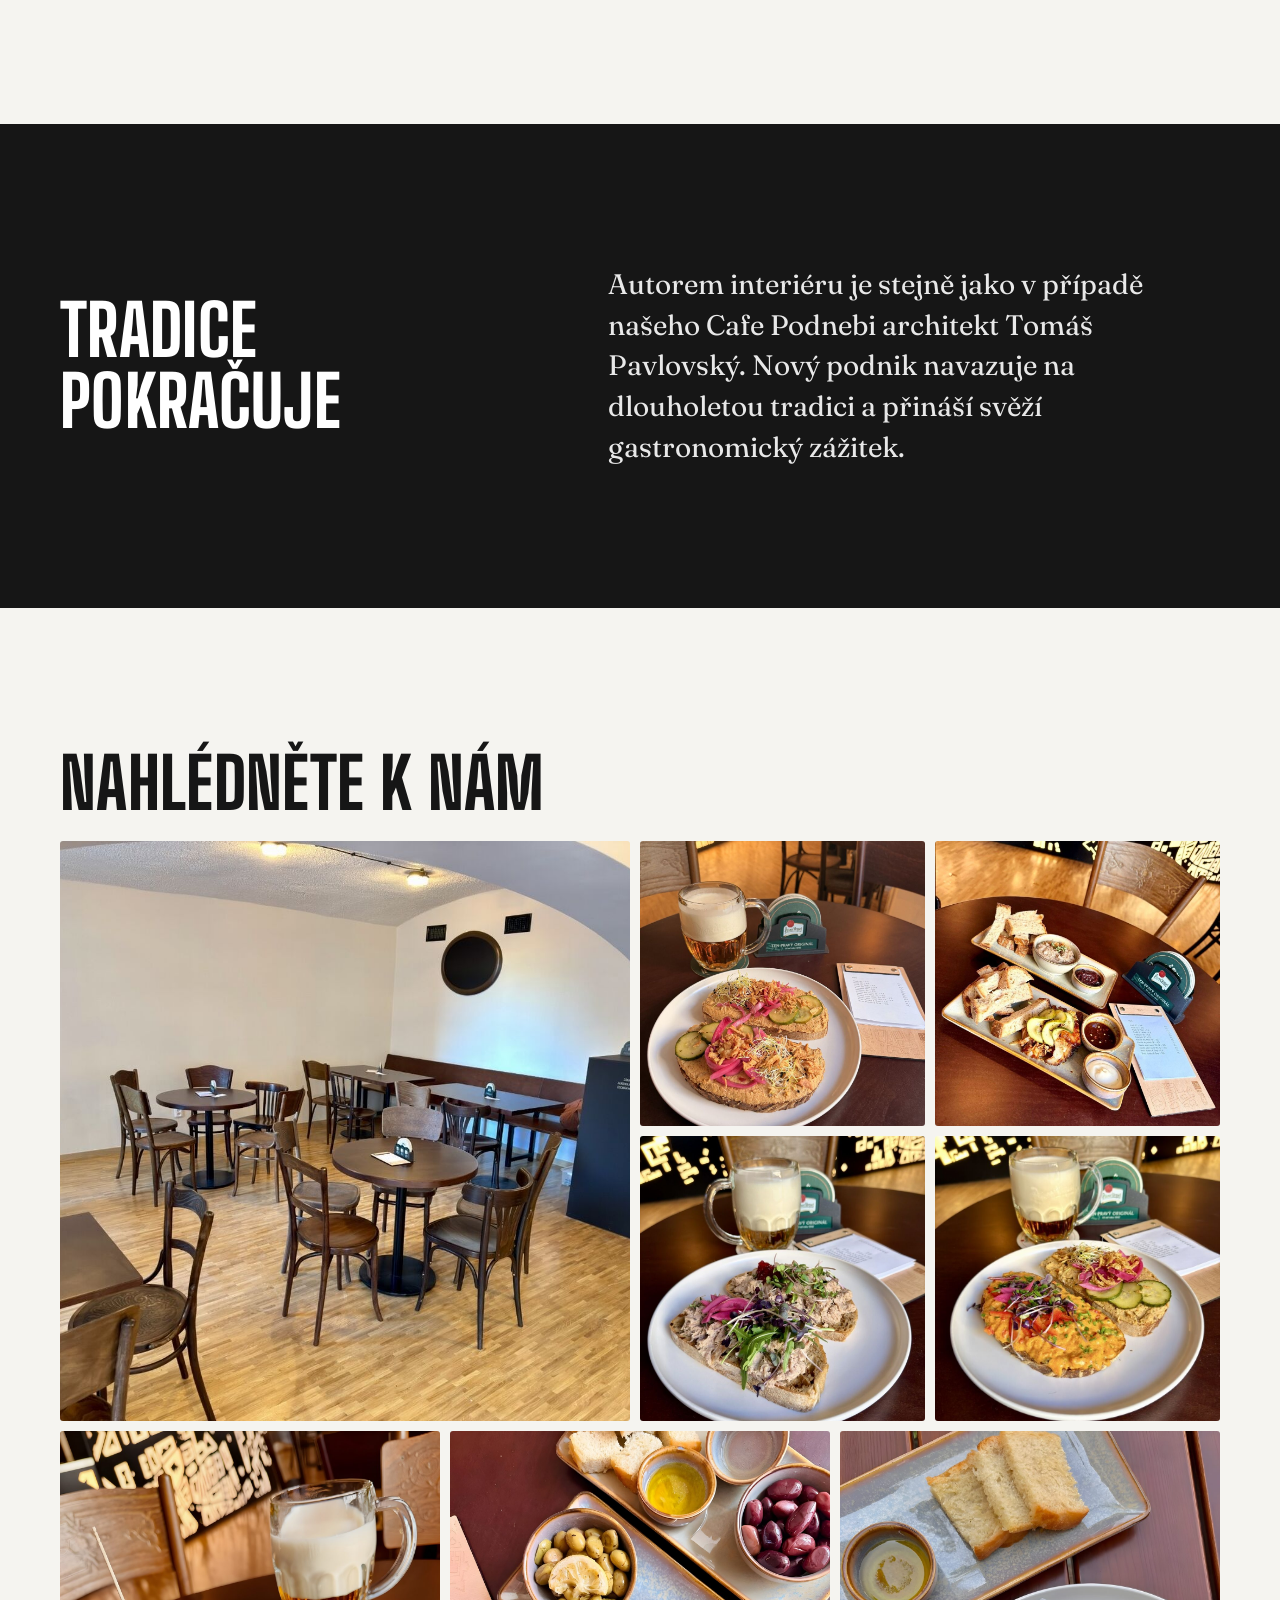
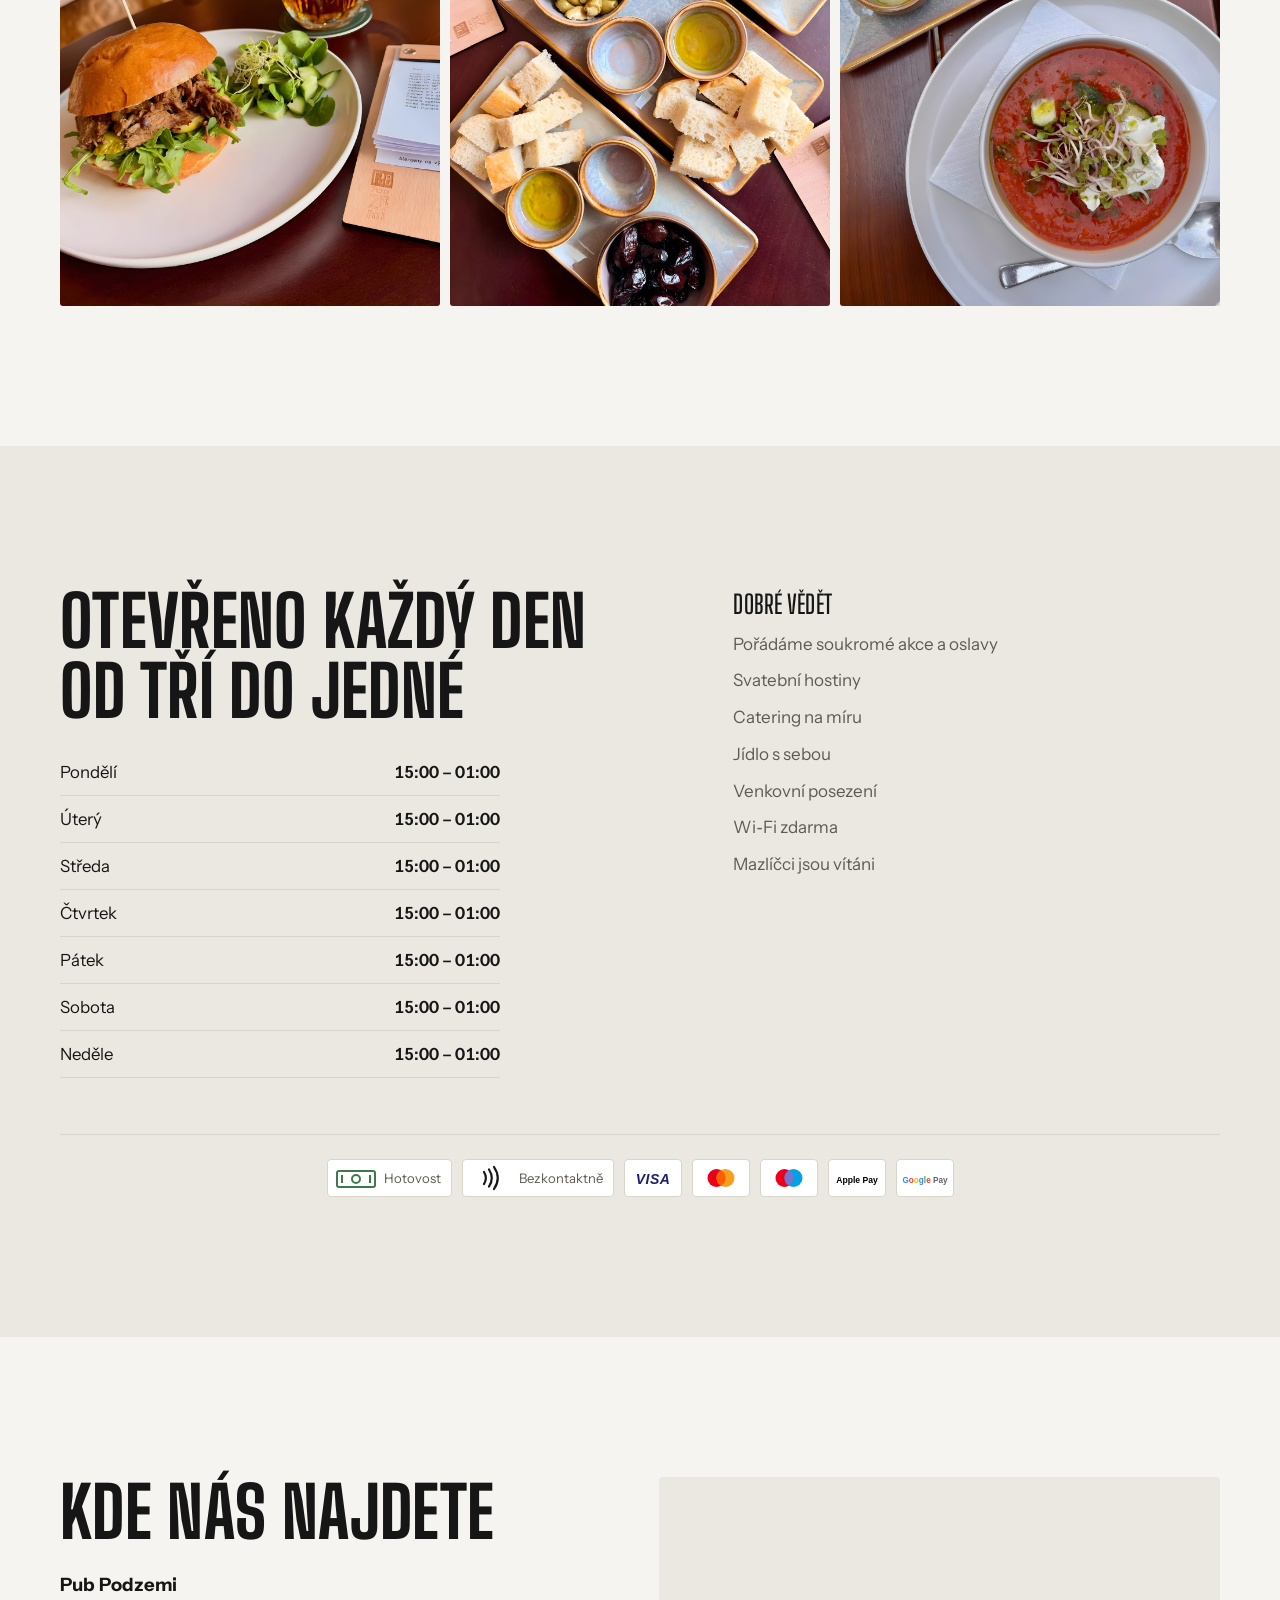
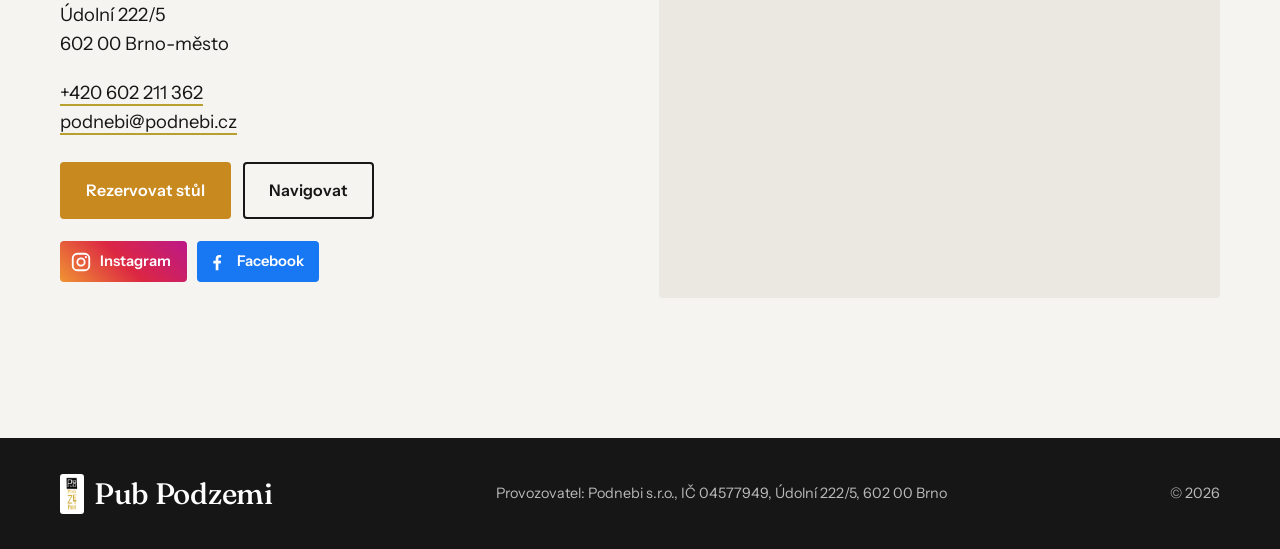
==== commit 69580e31: "Logo zvětšené AI (logo-hd.png) Původní logo ze starého webu (54×100 px) zvětšené 4× modelem Real-ESR" ====
--- a/index.html
+++ b/index.html
@@ -5,17 +5,17 @@
   <meta name="viewport" content="width=device-width, initial-scale=1">
   <title data-en="Pub Podzemi – beer pub in Brno city centre below Špilberk">Pub Podzemi – pivnice v centru Brna pod Špilberkem</title>
   <meta name="description" content="Pivnice Pub Podzemi v Brně, Údolní 5. Plzeň, Radegast a speciály z pivovaru Kosmix, kvalitní vína a poctivá kuchyně. Otevřeno denně 15:00–01:00." data-en-content="Pub Podzemi beer pub in Brno, Údolní 5. Pilsner Urquell, Radegast and Kosmix specials, quality wines and honest food. Open daily 3 pm – 1 am.">
-  <link rel="icon" href="img/logo.png">
+  <link rel="icon" href="img/logo-hd.png">
   <link rel="preconnect" href="https://fonts.googleapis.com">
   <link rel="preconnect" href="https://fonts.gstatic.com" crossorigin>
   <link href="https://fonts.googleapis.com/css2?family=Fraunces:opsz,wght@9..144,500;9..144,700&family=Big+Shoulders+Display:wght@600;800&family=Instrument+Sans:wght@400;500;600&display=swap" rel="stylesheet">
-  <link rel="stylesheet" href="style.css?v=23">
+  <link rel="stylesheet" href="style.css?v=24">
 </head>
 <body>
 
 <header class="nav nav--overlay" id="top">
   <div class="wrap nav__inner">
-    <a href="index.html" class="logo"><img src="img/logo.png" alt="" class="logo__img"><span class="logo__text">Pub Podzemi</span></a>
+    <a href="index.html" class="logo"><img src="img/logo-hd.png" alt="" class="logo__img"><span class="logo__text">Pub Podzemi</span></a>
     <nav class="nav__links">
       <a href="jidelni-listek.html" data-en="Food">Jídlo</a>
       <a href="napojovy-listek.html" data-en="Drinks">Nápoje</a>
@@ -37,7 +37,7 @@
 <section class="hero">
   <img class="hero__img" src="img/bar-1440.jpg" srcset="img/bar-1440.jpg 1440w, img/bar-2560.jpg 2560w" sizes="(max-aspect-ratio: 4/3) 134vh, 100vw" fetchpriority="high" alt="Bar a interiér pivnice Pub Podzemi" data-en-alt="The bar and interior of Pub Podzemi">
   <div class="wrap hero__content">
-    <img src="img/logo.png" alt="Logo Pub Podzemi" class="hero__logo">
+    <img src="img/logo-hd.png" alt="Logo Pub Podzemi" class="hero__logo">
     <h1>Pub Podzemi</h1>
     <p class="hero__lead" data-en="Perfectly poured beer, quality wines and great food. Right in the centre of Brno, just below Špilberk.">Skvěle načepované pivo, kvalitní vína a výborná kuchyně. V centru Brna, kousek pod Špilberkem.</p>
     <div class="hero__actions">
@@ -238,12 +238,12 @@
 
 <footer class="footer">
   <div class="wrap footer__inner">
-    <span class="logo"><img src="img/logo.png" alt="" class="logo__img"><span class="logo__text">Pub Podzemi</span></span>
+    <span class="logo"><img src="img/logo-hd.png" alt="" class="logo__img"><span class="logo__text">Pub Podzemi</span></span>
     <span data-en="Operated by Podnebi s.r.o., company ID 04577949, Údolní 222/5, 602 00 Brno">Provozovatel: Podnebi s.r.o., IČ 04577949, Údolní 222/5, 602 00 Brno</span>
     <span>© <span class="year"></span></span>
   </div>
 </footer>
 
-<script src="main.js?v=23"></script>
+<script src="main.js?v=24"></script>
 </body>
 </html>
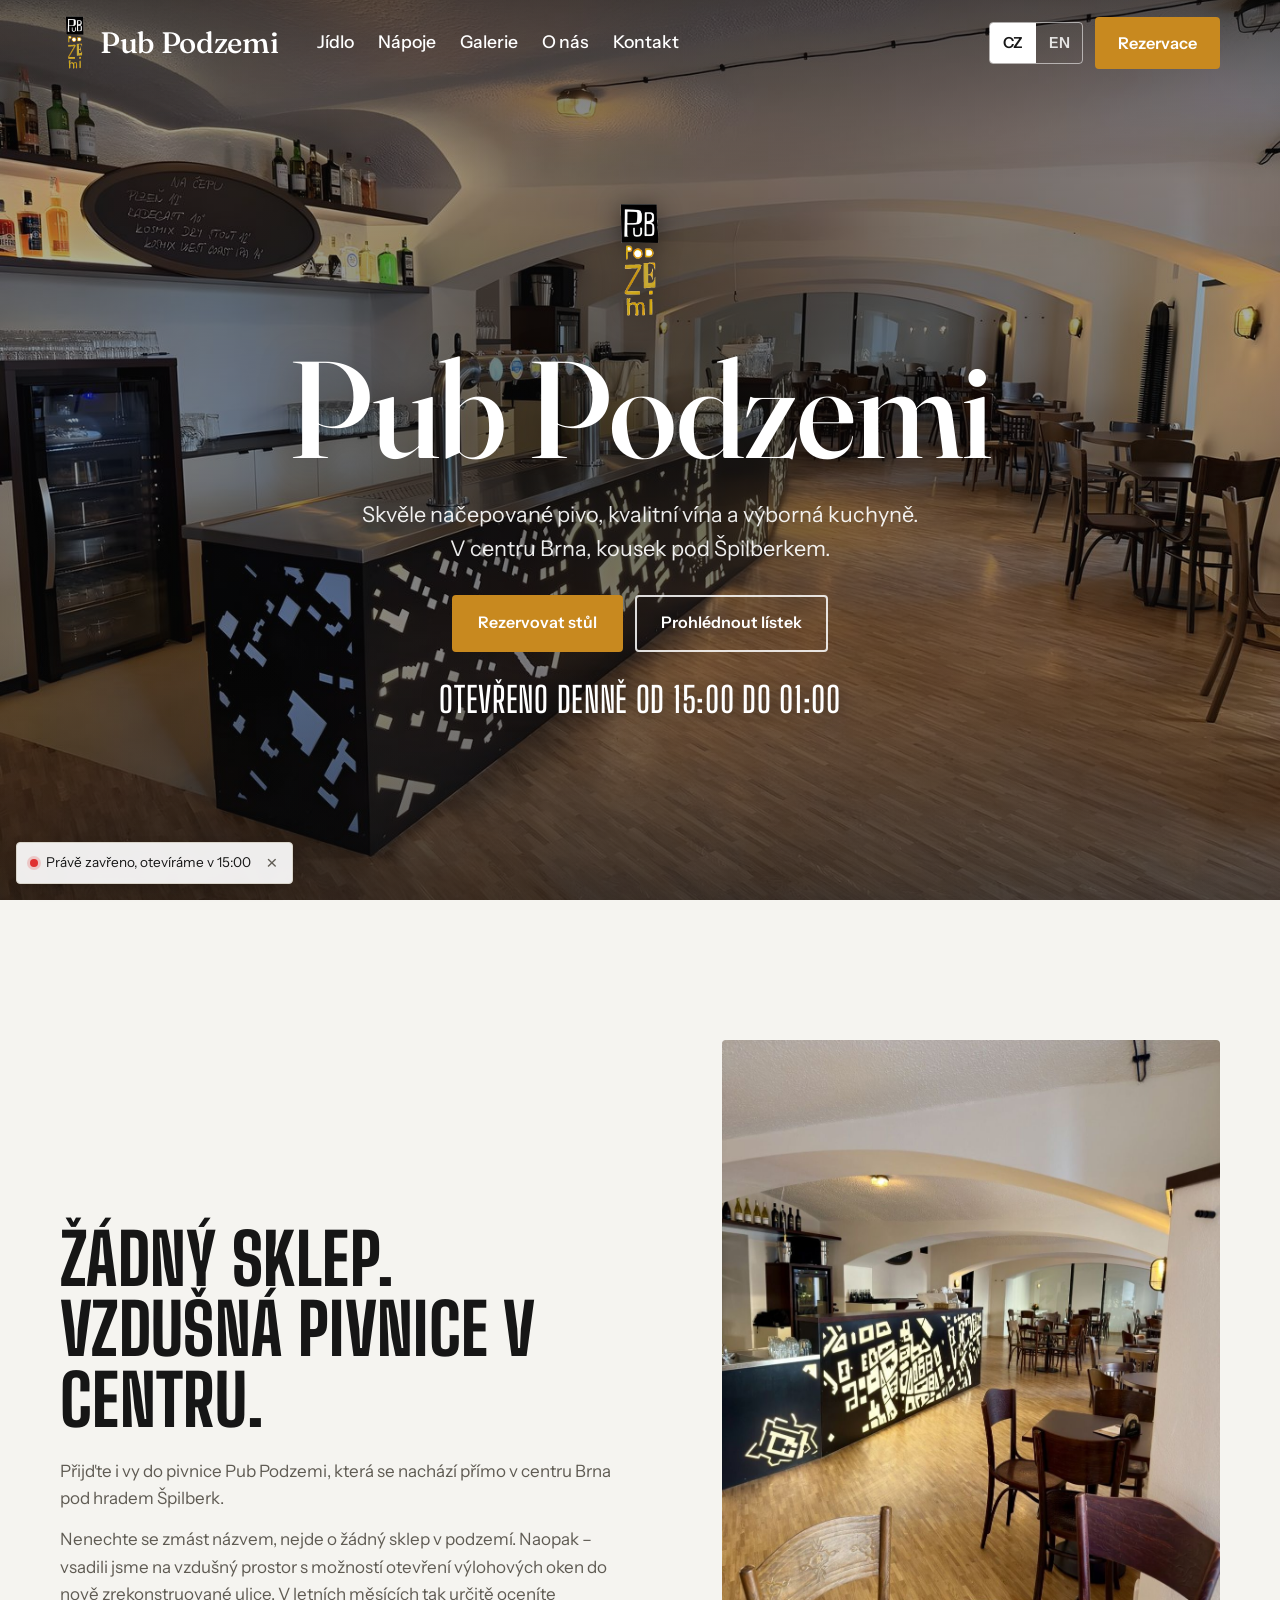
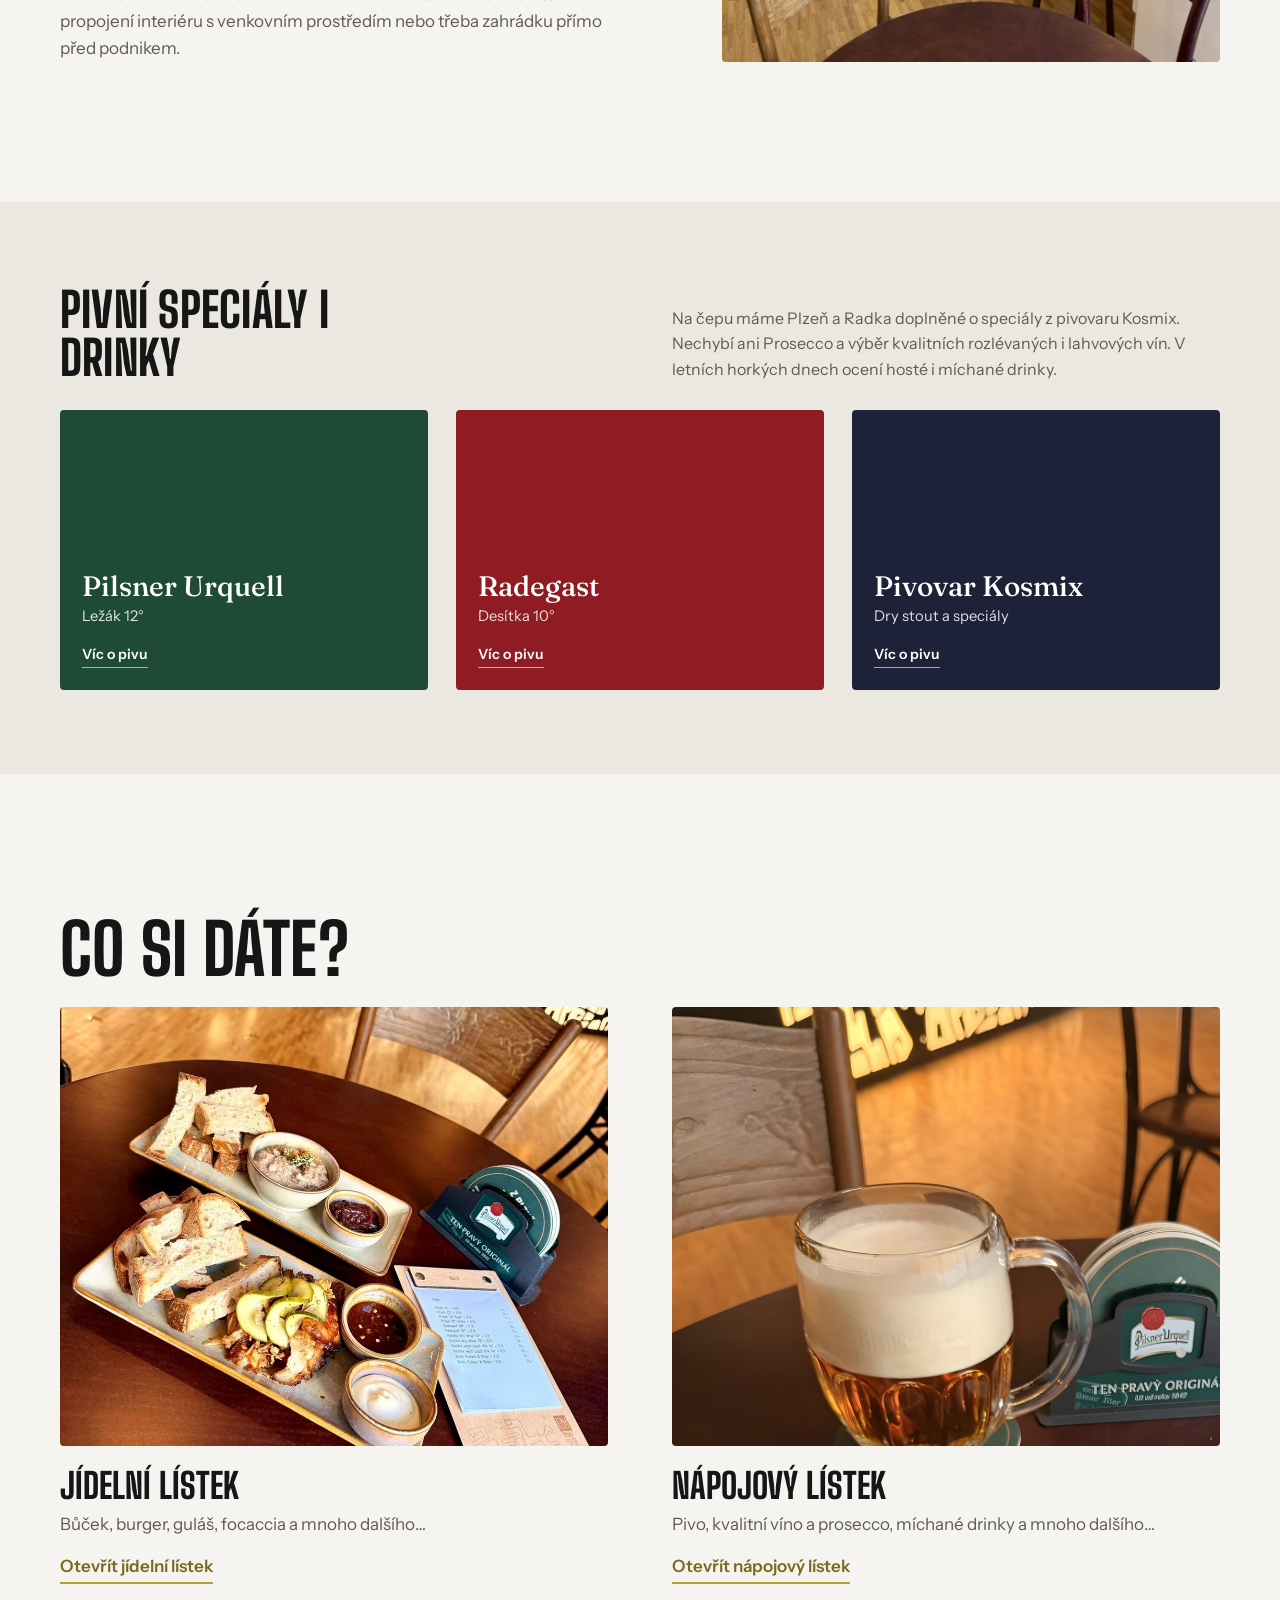
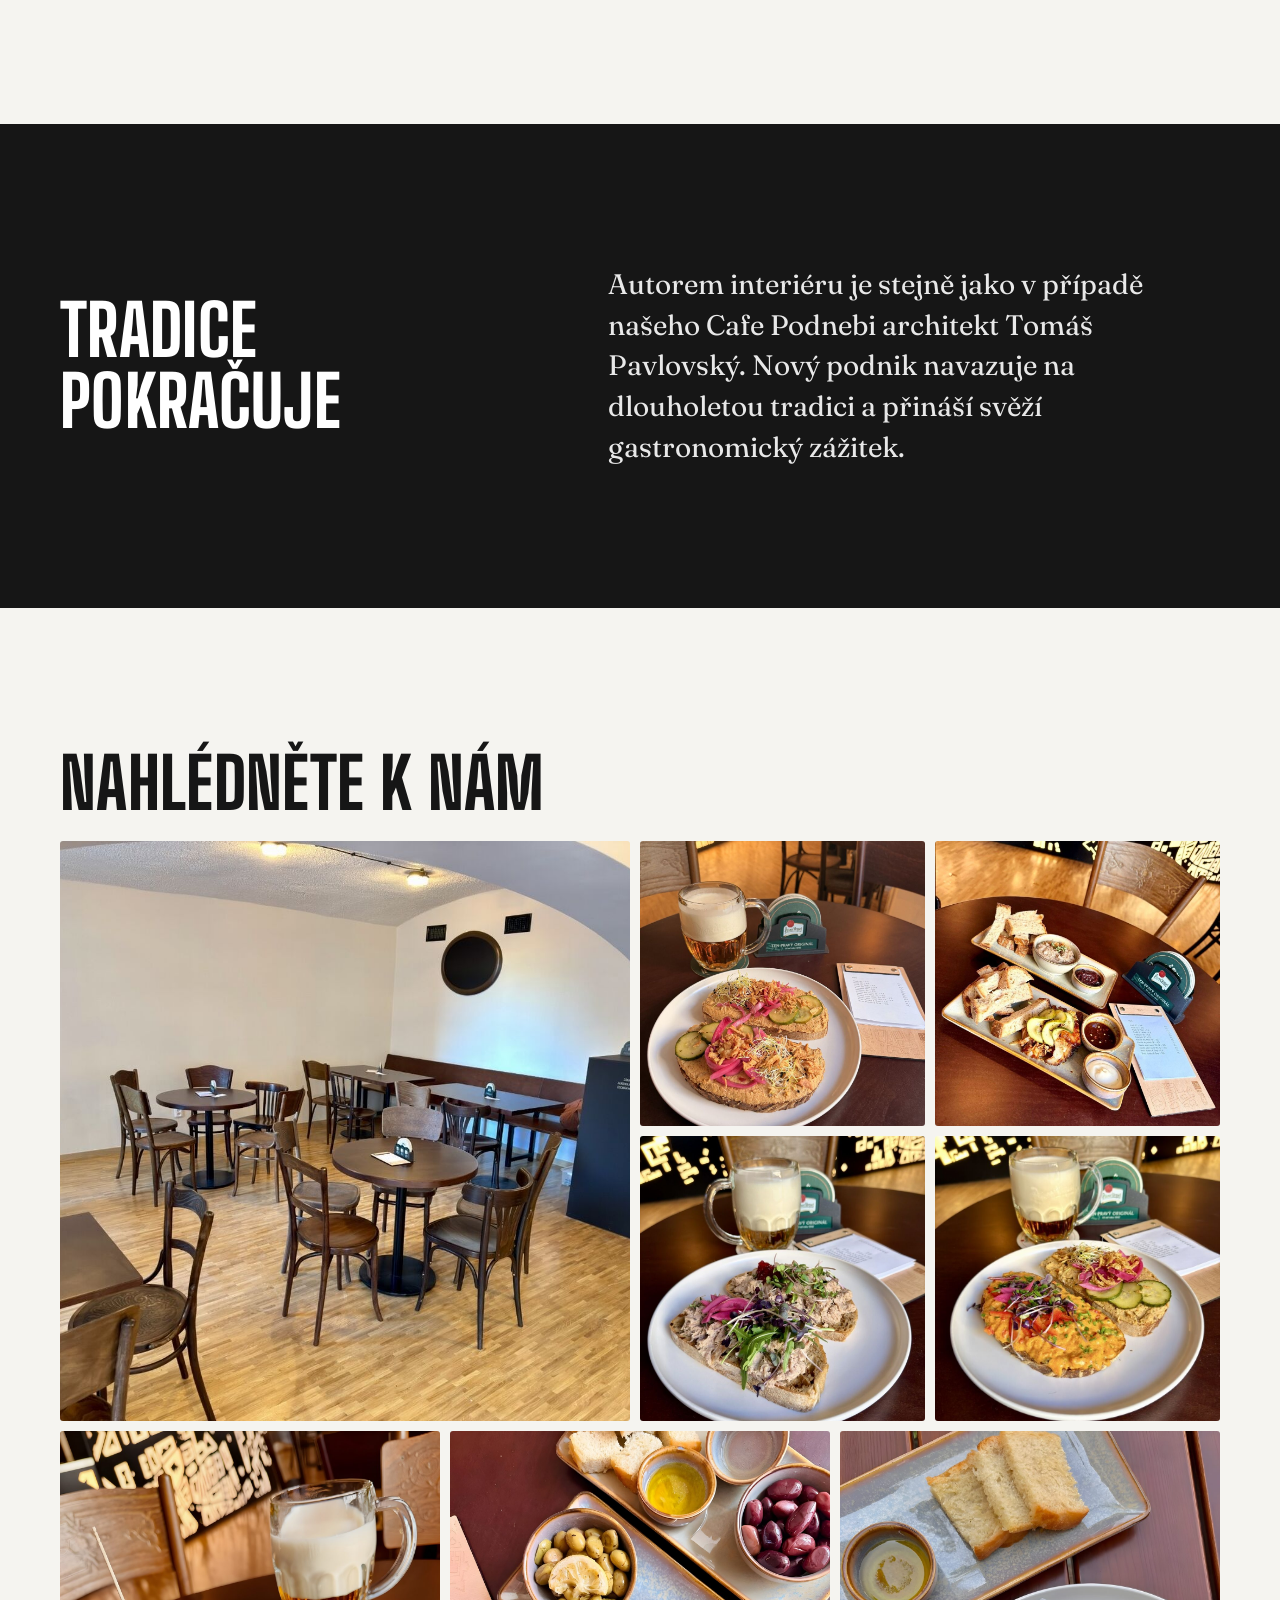
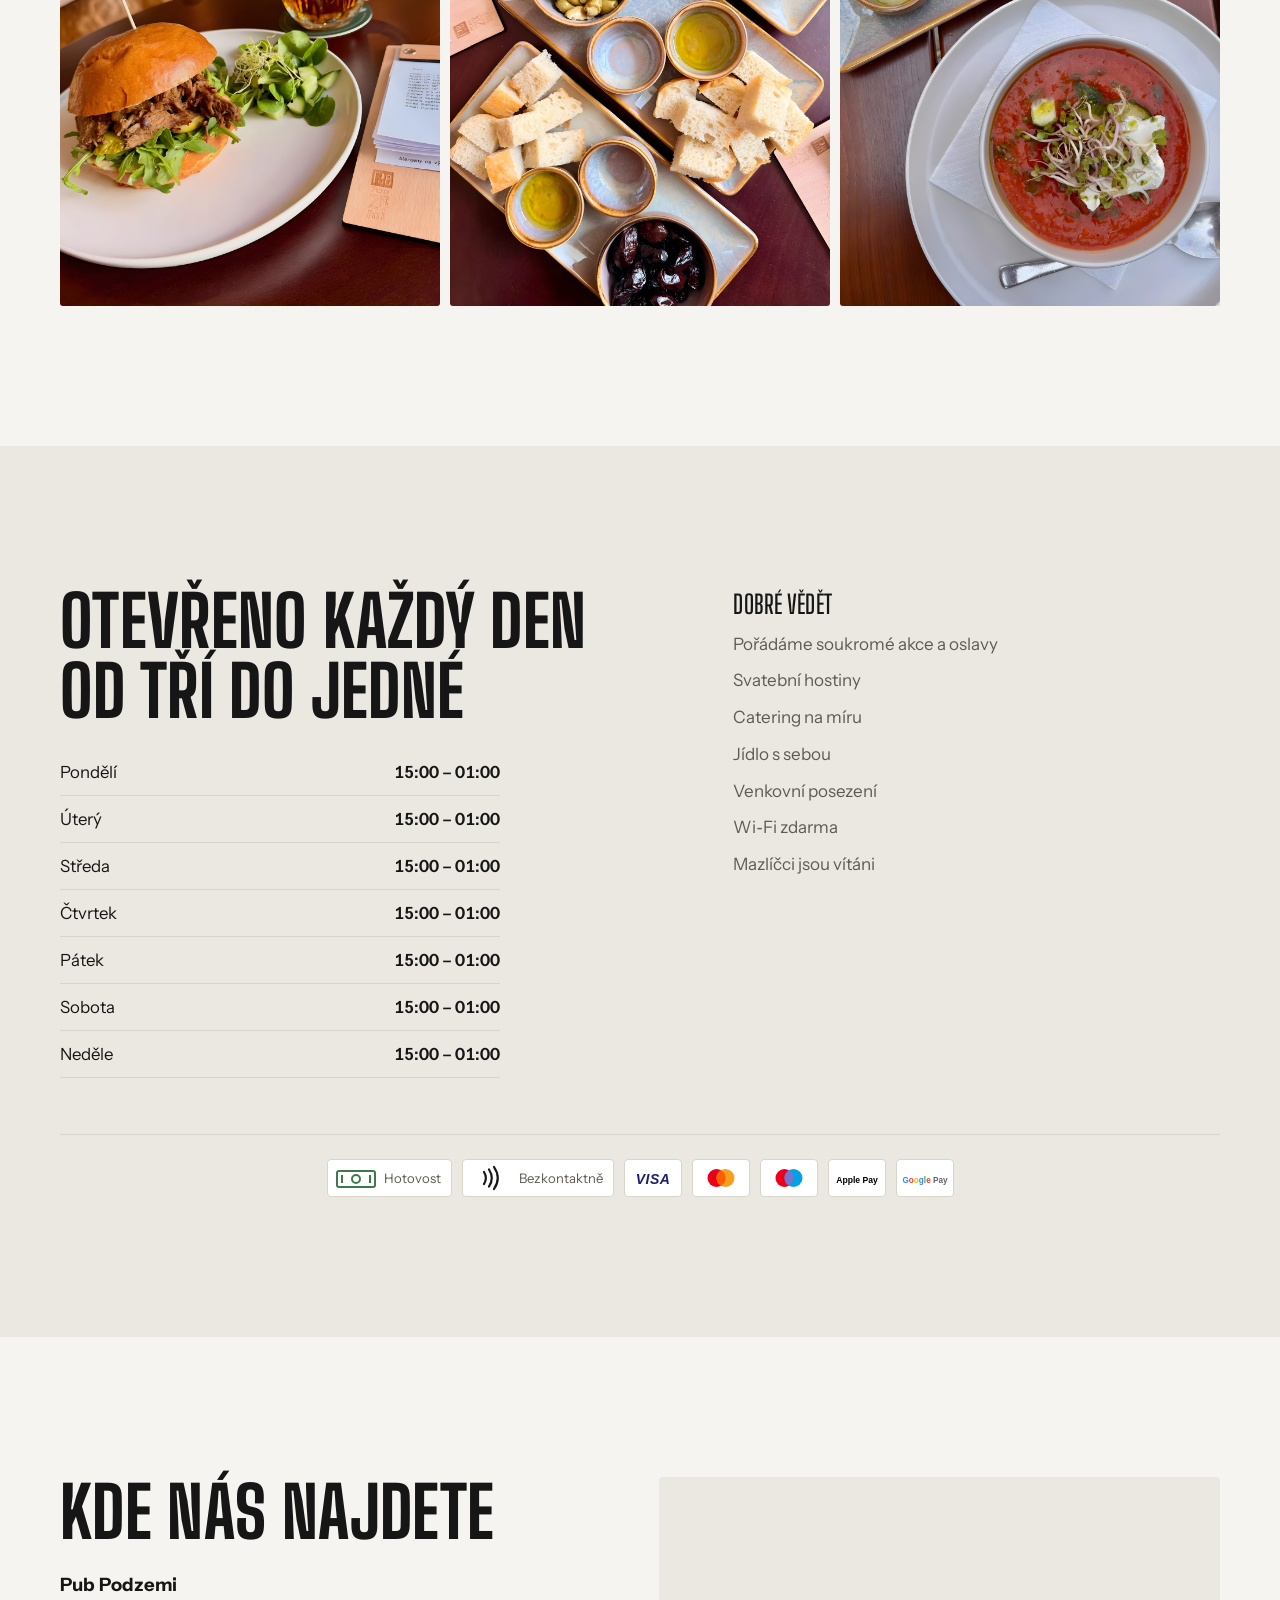
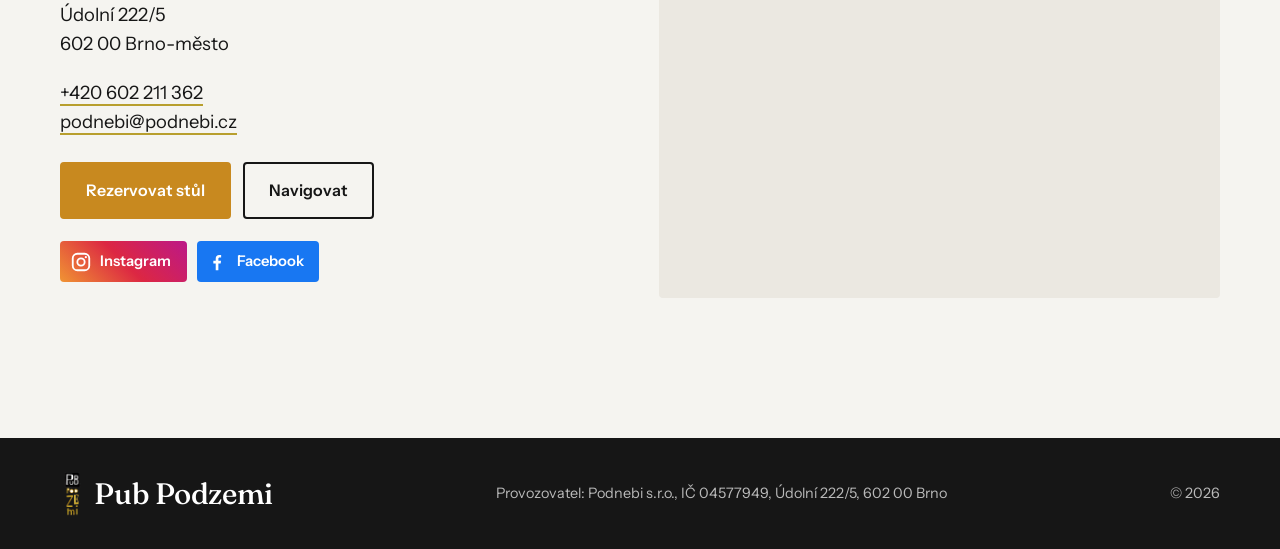
==== commit 2bbac19d: "Logo bez bílého podkladu Pozadí loga je průhledné (jen vnější bílá plocha, bílá písmena PuB v rámečk" ====
--- a/index.html
+++ b/index.html
@@ -9,7 +9,7 @@
   <link rel="preconnect" href="https://fonts.googleapis.com">
   <link rel="preconnect" href="https://fonts.gstatic.com" crossorigin>
   <link href="https://fonts.googleapis.com/css2?family=Fraunces:opsz,wght@9..144,500;9..144,700&family=Big+Shoulders+Display:wght@600;800&family=Instrument+Sans:wght@400;500;600&display=swap" rel="stylesheet">
-  <link rel="stylesheet" href="style.css?v=24">
+  <link rel="stylesheet" href="style.css?v=25">
 </head>
 <body>
 
@@ -244,6 +244,6 @@
   </div>
 </footer>
 
-<script src="main.js?v=24"></script>
+<script src="main.js?v=25"></script>
 </body>
 </html>
--- a/style.css
+++ b/style.css
@@ -70,7 +70,6 @@
 .nav--overlay:not(.is-solid) .logo__text,
 .nav--overlay:not(.is-solid) .nav__links a,
 .nav--overlay:not(.is-solid) .nav__toggle { color: var(--white); }
-.nav--overlay:not(.is-solid) .logo__img { background: var(--white); border-radius: 3px; padding: 3px; }
 .nav--overlay:not(.is-solid) .lang { border-color: rgba(255,255,255,.55); }
 .nav--overlay:not(.is-solid) .lang__btn { color: rgba(255,255,255,.85); }
 .nav--overlay:not(.is-solid) .lang__btn.is-active { background: var(--white); color: var(--ink); }
@@ -82,7 +81,7 @@
   radial-gradient(ellipse 70% 60% at 50% 55%, rgba(10,10,10,.62) 0%, rgba(10,10,10,.25) 100%),
   linear-gradient(180deg, rgba(10,10,10,.5) 0%, rgba(10,10,10,0) 20%, rgba(10,10,10,0) 70%, rgba(10,10,10,.55) 100%); }
 .hero__content { position: relative; z-index: 1; display: flex; flex-direction: column; align-items: center; padding: 110px 0 90px; }
-.hero__logo { height: clamp(72px, 9vw, 104px); width: auto; background: var(--white); padding: 8px 10px; border-radius: 4px; margin-bottom: 1.2rem; }
+.hero__logo { height: clamp(88px, 10vw, 120px); width: auto; margin-bottom: 1.2rem; filter: drop-shadow(0 3px 12px rgba(0,0,0,.45)); }
 .hero h1 { font-family: var(--brand); text-transform: none; font-weight: 500; font-size: clamp(3.8rem, 11vw, 8.6rem); line-height: 1; letter-spacing: -.01em; text-shadow: 0 6px 40px rgba(0,0,0,.35); }
 .hero__lead { font-size: clamp(1.1rem, 1.8vw, 1.35rem); max-width: 40ch; margin: 1.2rem auto 1.8rem; color: rgba(255,255,255,.92); }
 .hero__actions { display: flex; flex-wrap: wrap; gap: .75rem; }
@@ -229,7 +228,7 @@
 .footer { background: var(--ink); color: rgba(255,255,255,.7); padding: 32px 0; font-size: .9rem; }
 .footer__inner { display: flex; flex-wrap: wrap; gap: 12px 28px; align-items: center; justify-content: space-between; }
 .footer .logo { color: var(--white); }
-.footer .logo__img { background: var(--white); border-radius: 3px; padding: 3px; height: 40px; }
+.footer .logo__img { height: 46px; }
 
 /* Rezervační okno */
 .modal { margin: auto; width: min(460px, calc(100% - 32px)); border: 0; border-radius: 6px; padding: 34px 28px 28px; background: var(--plaster); color: var(--ink); box-shadow: 0 30px 80px -20px rgba(0,0,0,.5); }
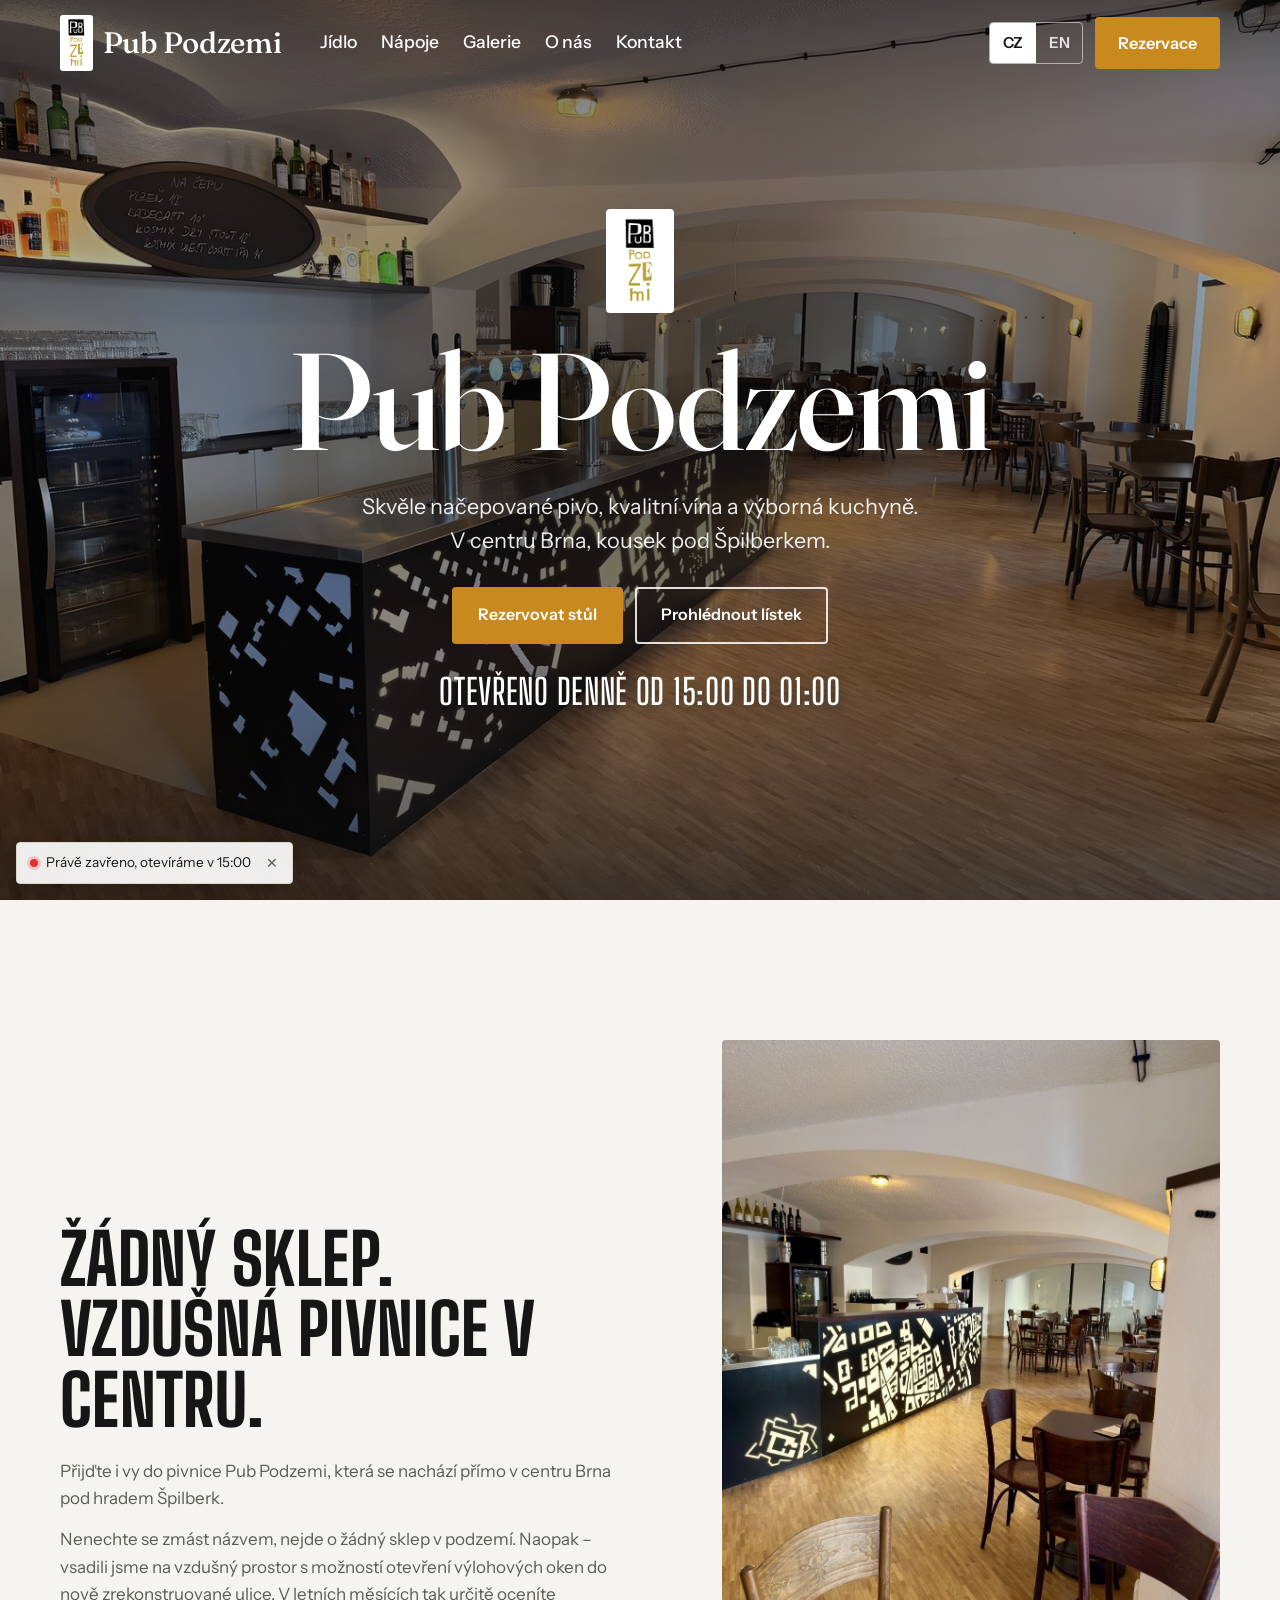
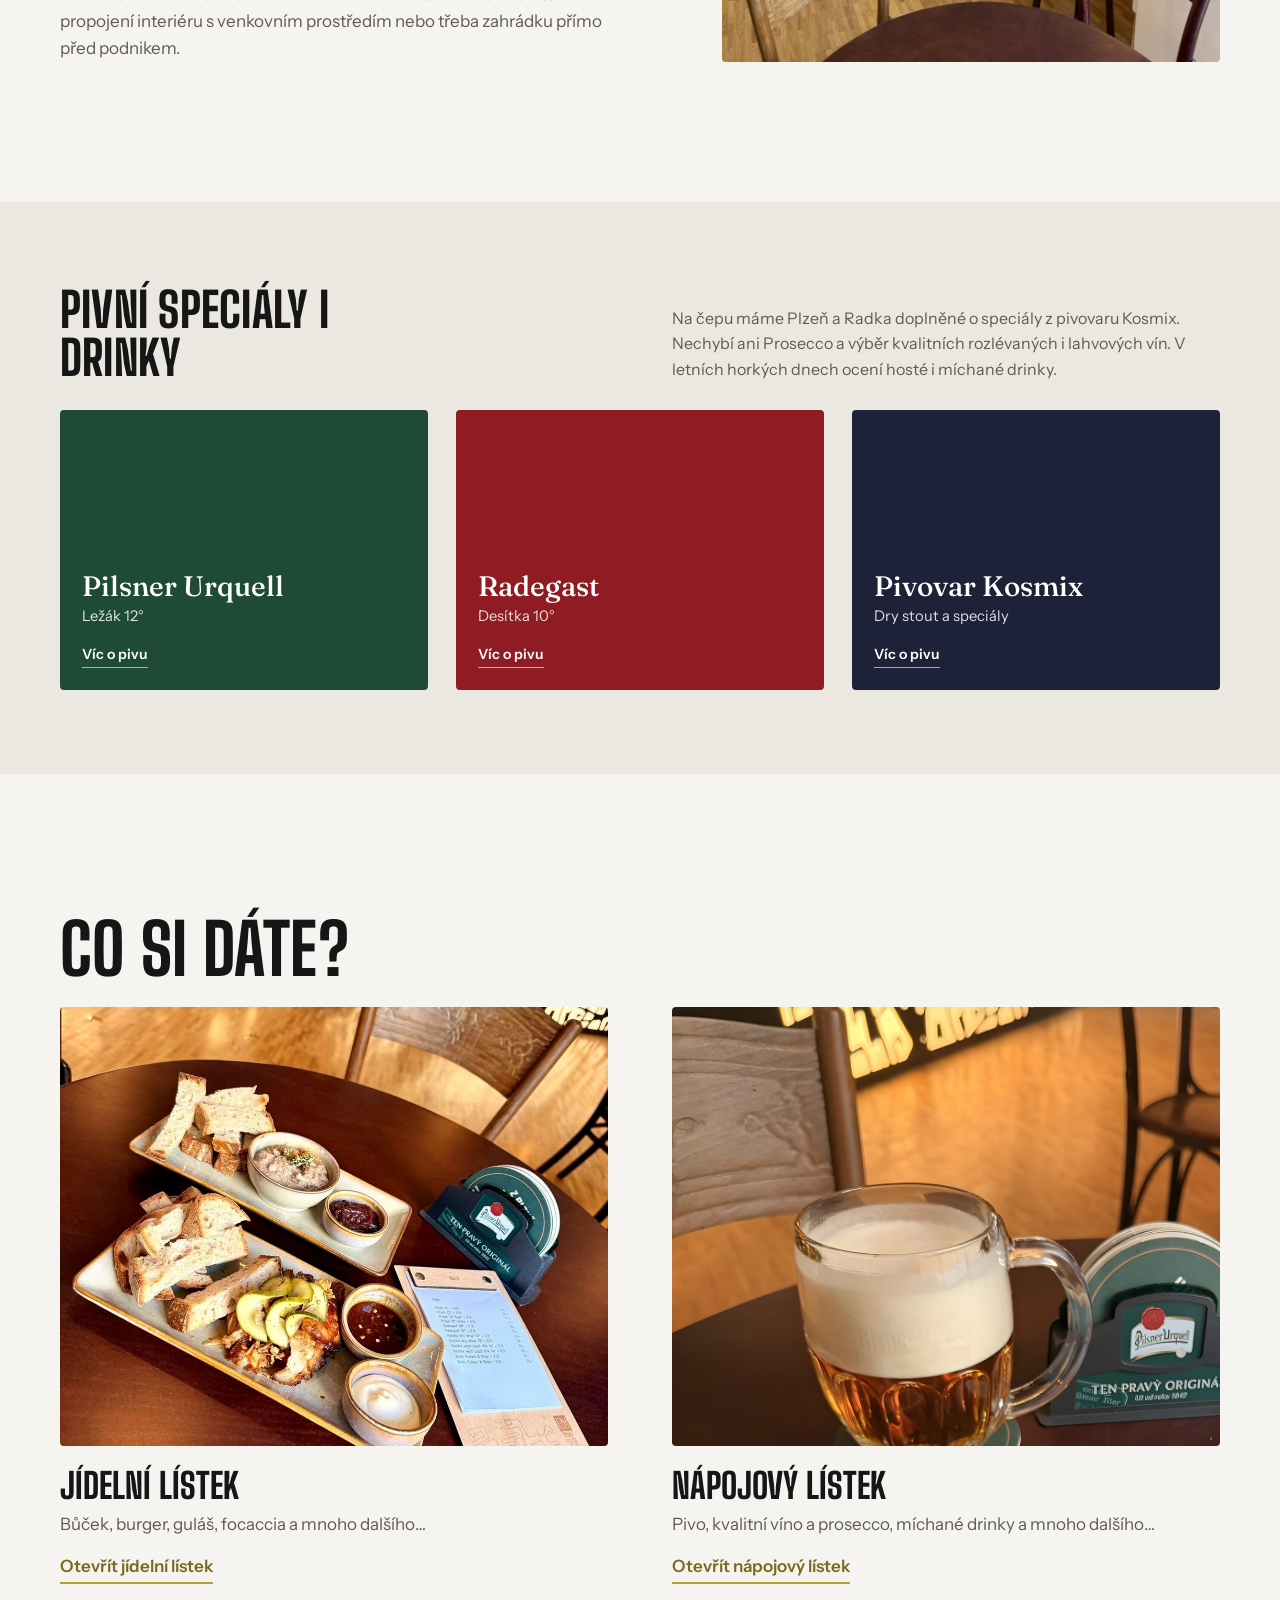
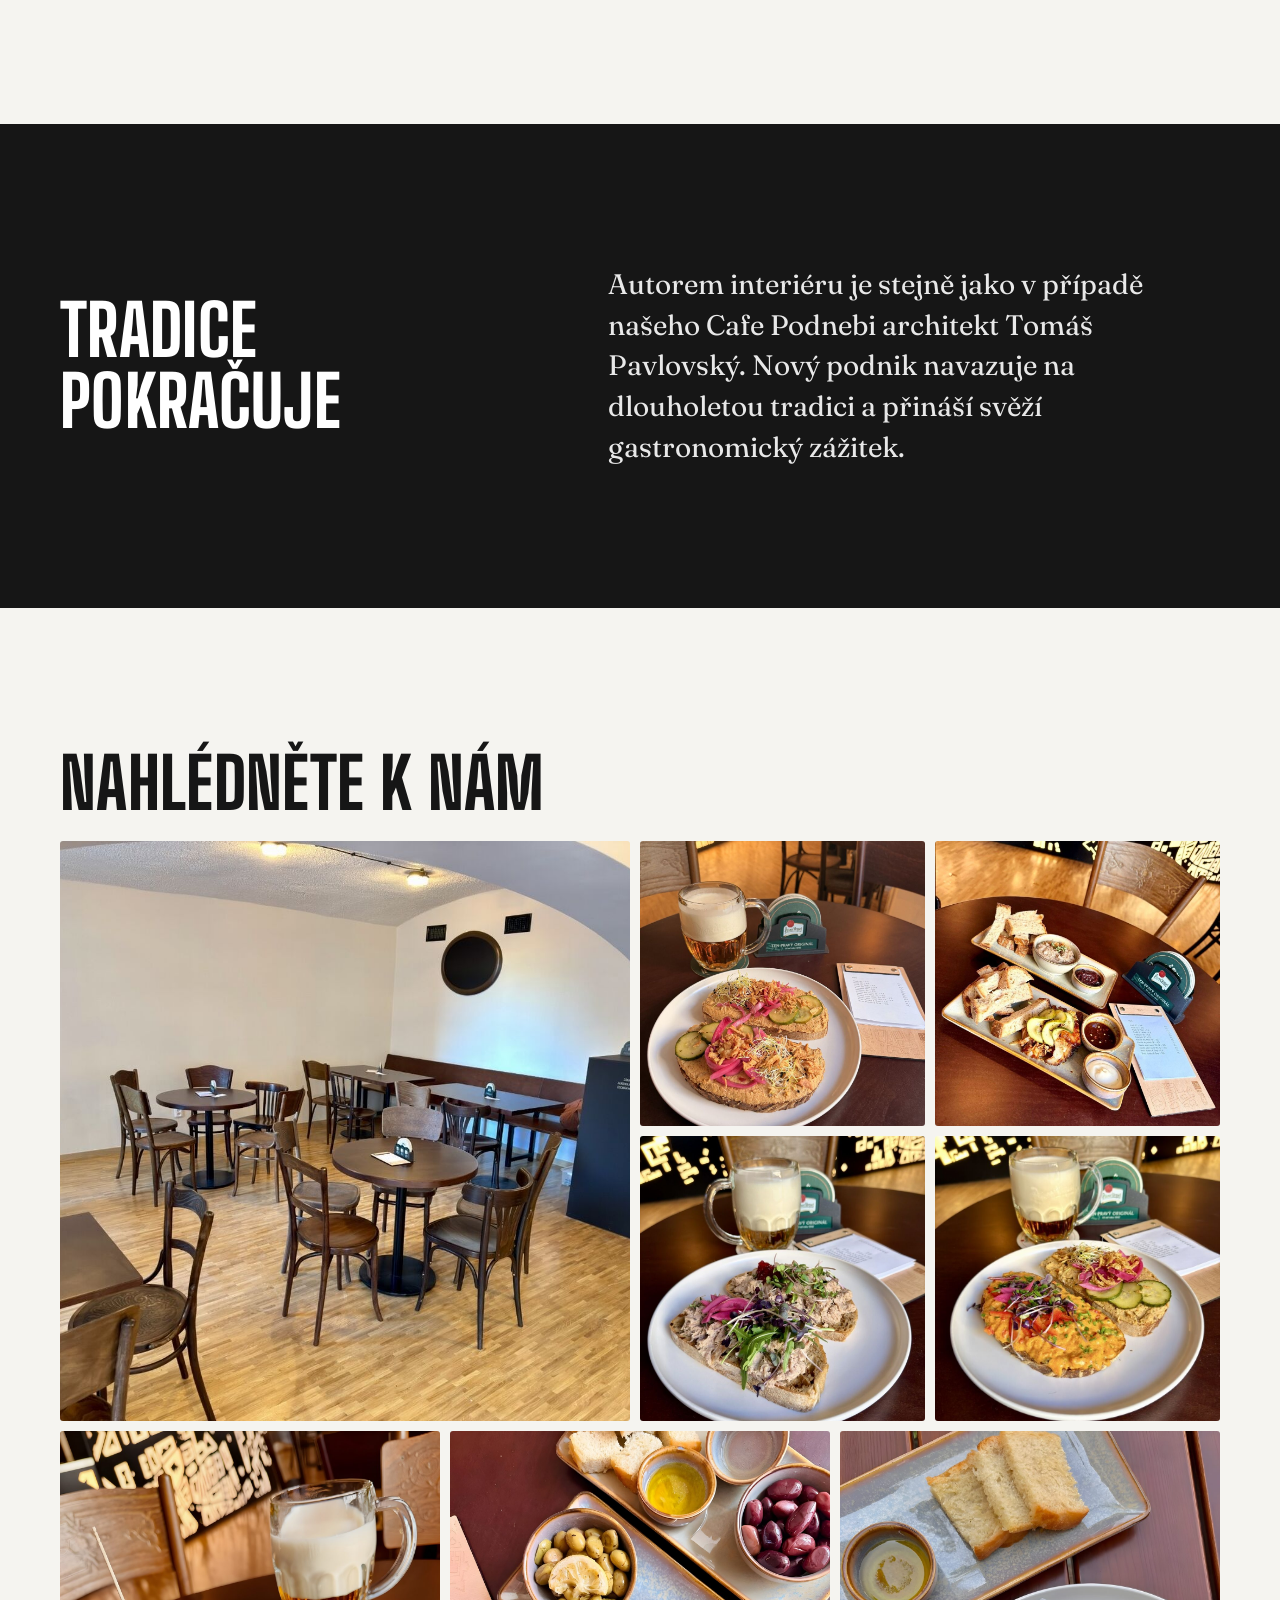
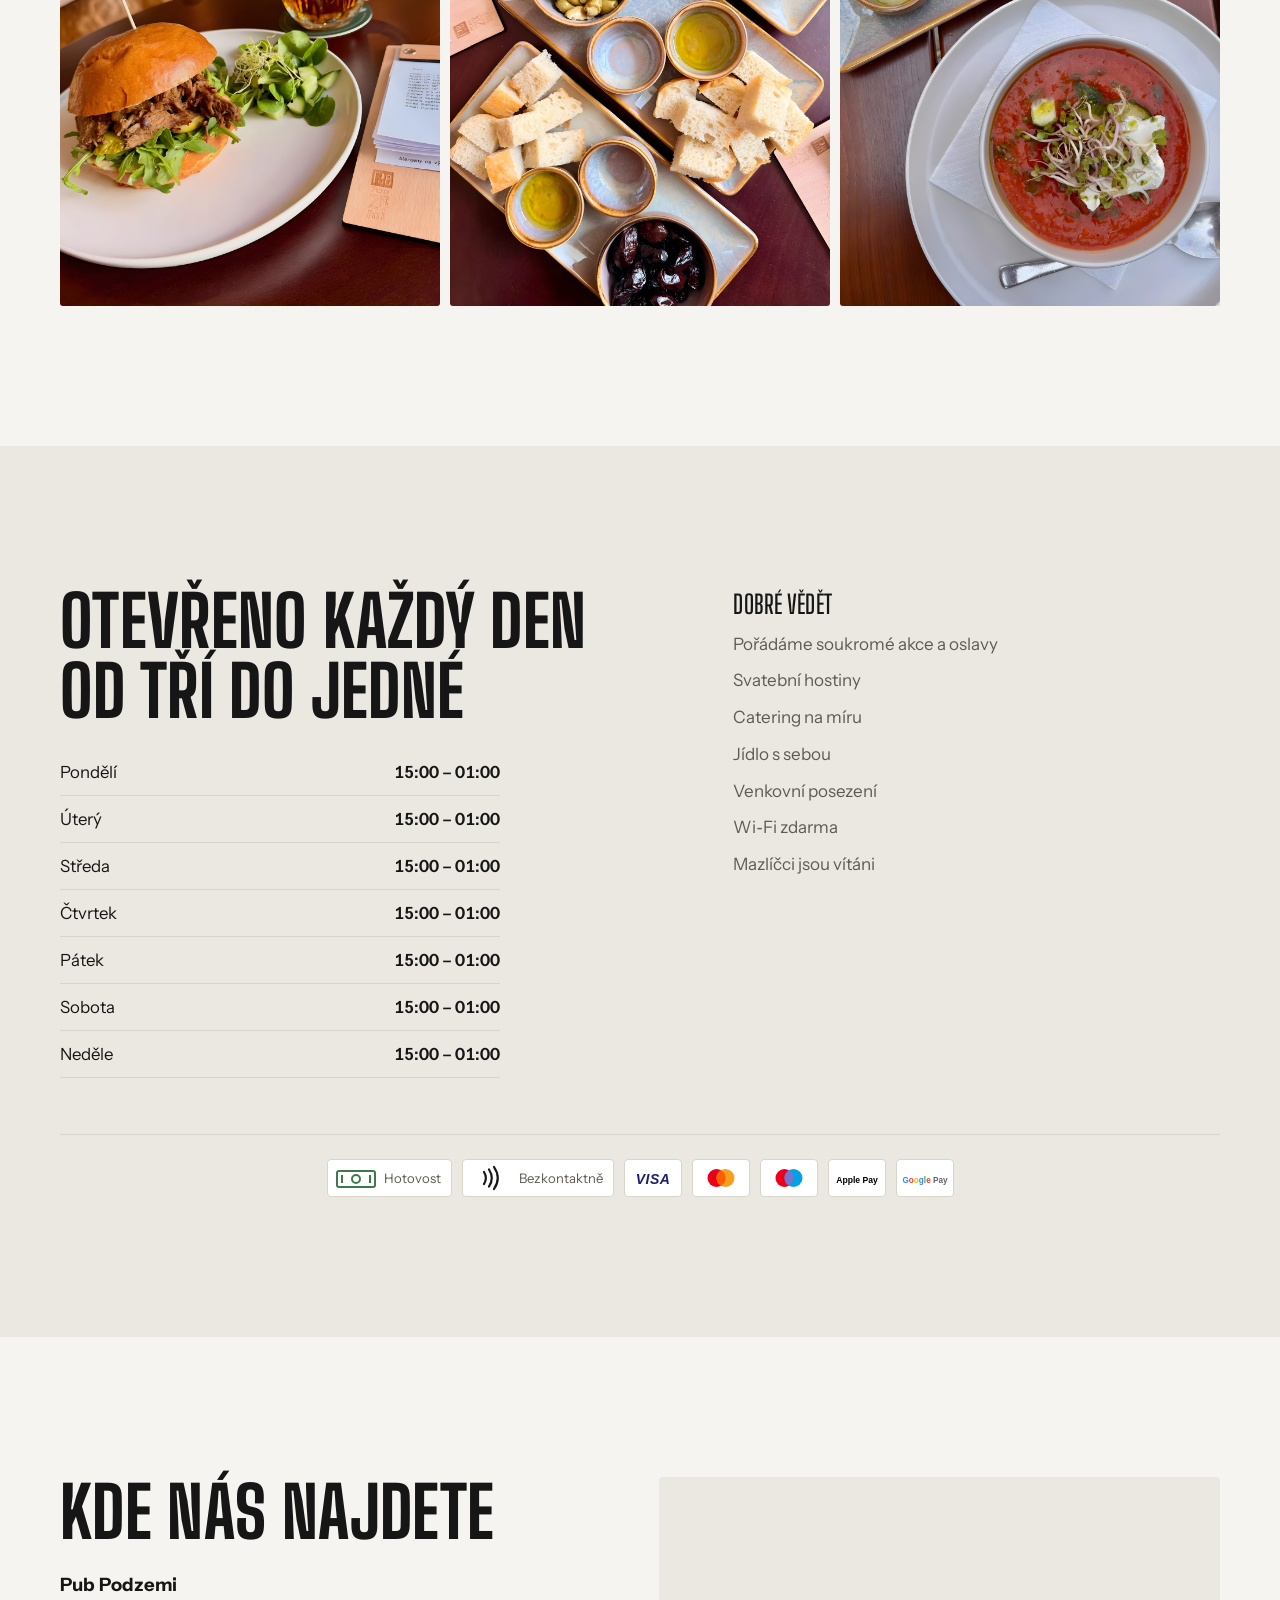
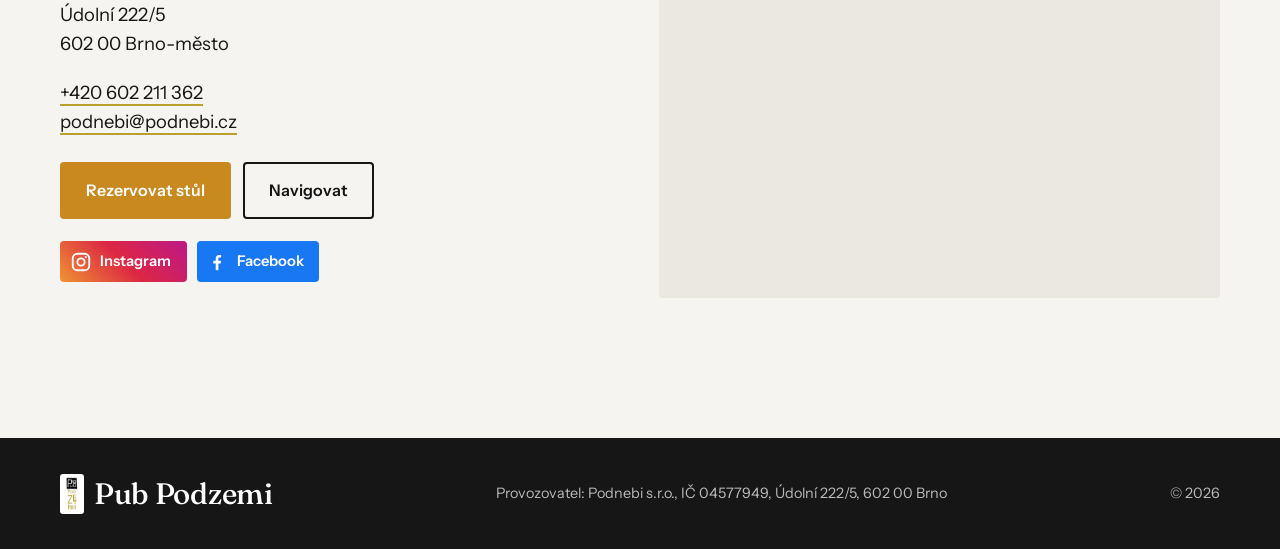
==== commit 55653a8b: "Zpět původní logo s bílým podkladem Na přání zákazníka odstraněno logo zvětšené AI; všude je znovu p" ====
--- a/index.html
+++ b/index.html
@@ -5,17 +5,17 @@
   <meta name="viewport" content="width=device-width, initial-scale=1">
   <title data-en="Pub Podzemi – beer pub in Brno city centre below Špilberk">Pub Podzemi – pivnice v centru Brna pod Špilberkem</title>
   <meta name="description" content="Pivnice Pub Podzemi v Brně, Údolní 5. Plzeň, Radegast a speciály z pivovaru Kosmix, kvalitní vína a poctivá kuchyně. Otevřeno denně 15:00–01:00." data-en-content="Pub Podzemi beer pub in Brno, Údolní 5. Pilsner Urquell, Radegast and Kosmix specials, quality wines and honest food. Open daily 3 pm – 1 am.">
-  <link rel="icon" href="img/logo-hd.png">
+  <link rel="icon" href="img/logo.png">
   <link rel="preconnect" href="https://fonts.googleapis.com">
   <link rel="preconnect" href="https://fonts.gstatic.com" crossorigin>
   <link href="https://fonts.googleapis.com/css2?family=Fraunces:opsz,wght@9..144,500;9..144,700&family=Big+Shoulders+Display:wght@600;800&family=Instrument+Sans:wght@400;500;600&display=swap" rel="stylesheet">
-  <link rel="stylesheet" href="style.css?v=25">
+  <link rel="stylesheet" href="style.css?v=23">
 </head>
 <body>
 
 <header class="nav nav--overlay" id="top">
   <div class="wrap nav__inner">
-    <a href="index.html" class="logo"><img src="img/logo-hd.png" alt="" class="logo__img"><span class="logo__text">Pub Podzemi</span></a>
+    <a href="index.html" class="logo"><img src="img/logo.png" alt="" class="logo__img"><span class="logo__text">Pub Podzemi</span></a>
     <nav class="nav__links">
       <a href="jidelni-listek.html" data-en="Food">Jídlo</a>
       <a href="napojovy-listek.html" data-en="Drinks">Nápoje</a>
@@ -37,7 +37,7 @@
 <section class="hero">
   <img class="hero__img" src="img/bar-1440.jpg" srcset="img/bar-1440.jpg 1440w, img/bar-2560.jpg 2560w" sizes="(max-aspect-ratio: 4/3) 134vh, 100vw" fetchpriority="high" alt="Bar a interiér pivnice Pub Podzemi" data-en-alt="The bar and interior of Pub Podzemi">
   <div class="wrap hero__content">
-    <img src="img/logo-hd.png" alt="Logo Pub Podzemi" class="hero__logo">
+    <img src="img/logo.png" alt="Logo Pub Podzemi" class="hero__logo">
     <h1>Pub Podzemi</h1>
     <p class="hero__lead" data-en="Perfectly poured beer, quality wines and great food. Right in the centre of Brno, just below Špilberk.">Skvěle načepované pivo, kvalitní vína a výborná kuchyně. V centru Brna, kousek pod Špilberkem.</p>
     <div class="hero__actions">
@@ -238,12 +238,12 @@
 
 <footer class="footer">
   <div class="wrap footer__inner">
-    <span class="logo"><img src="img/logo-hd.png" alt="" class="logo__img"><span class="logo__text">Pub Podzemi</span></span>
+    <span class="logo"><img src="img/logo.png" alt="" class="logo__img"><span class="logo__text">Pub Podzemi</span></span>
     <span data-en="Operated by Podnebi s.r.o., company ID 04577949, Údolní 222/5, 602 00 Brno">Provozovatel: Podnebi s.r.o., IČ 04577949, Údolní 222/5, 602 00 Brno</span>
     <span>© <span class="year"></span></span>
   </div>
 </footer>
 
-<script src="main.js?v=25"></script>
+<script src="main.js?v=23"></script>
 </body>
 </html>
--- a/style.css
+++ b/style.css
@@ -70,6 +70,7 @@
 .nav--overlay:not(.is-solid) .logo__text,
 .nav--overlay:not(.is-solid) .nav__links a,
 .nav--overlay:not(.is-solid) .nav__toggle { color: var(--white); }
+.nav--overlay:not(.is-solid) .logo__img { background: var(--white); border-radius: 3px; padding: 3px; }
 .nav--overlay:not(.is-solid) .lang { border-color: rgba(255,255,255,.55); }
 .nav--overlay:not(.is-solid) .lang__btn { color: rgba(255,255,255,.85); }
 .nav--overlay:not(.is-solid) .lang__btn.is-active { background: var(--white); color: var(--ink); }
@@ -81,7 +82,7 @@
   radial-gradient(ellipse 70% 60% at 50% 55%, rgba(10,10,10,.62) 0%, rgba(10,10,10,.25) 100%),
   linear-gradient(180deg, rgba(10,10,10,.5) 0%, rgba(10,10,10,0) 20%, rgba(10,10,10,0) 70%, rgba(10,10,10,.55) 100%); }
 .hero__content { position: relative; z-index: 1; display: flex; flex-direction: column; align-items: center; padding: 110px 0 90px; }
-.hero__logo { height: clamp(88px, 10vw, 120px); width: auto; margin-bottom: 1.2rem; filter: drop-shadow(0 3px 12px rgba(0,0,0,.45)); }
+.hero__logo { height: clamp(72px, 9vw, 104px); width: auto; background: var(--white); padding: 8px 10px; border-radius: 4px; margin-bottom: 1.2rem; }
 .hero h1 { font-family: var(--brand); text-transform: none; font-weight: 500; font-size: clamp(3.8rem, 11vw, 8.6rem); line-height: 1; letter-spacing: -.01em; text-shadow: 0 6px 40px rgba(0,0,0,.35); }
 .hero__lead { font-size: clamp(1.1rem, 1.8vw, 1.35rem); max-width: 40ch; margin: 1.2rem auto 1.8rem; color: rgba(255,255,255,.92); }
 .hero__actions { display: flex; flex-wrap: wrap; gap: .75rem; }
@@ -228,7 +229,7 @@
 .footer { background: var(--ink); color: rgba(255,255,255,.7); padding: 32px 0; font-size: .9rem; }
 .footer__inner { display: flex; flex-wrap: wrap; gap: 12px 28px; align-items: center; justify-content: space-between; }
 .footer .logo { color: var(--white); }
-.footer .logo__img { height: 46px; }
+.footer .logo__img { background: var(--white); border-radius: 3px; padding: 3px; height: 40px; }
 
 /* Rezervační okno */
 .modal { margin: auto; width: min(460px, calc(100% - 32px)); border: 0; border-radius: 6px; padding: 34px 28px 28px; background: var(--plaster); color: var(--ink); box-shadow: 0 30px 80px -20px rgba(0,0,0,.5); }
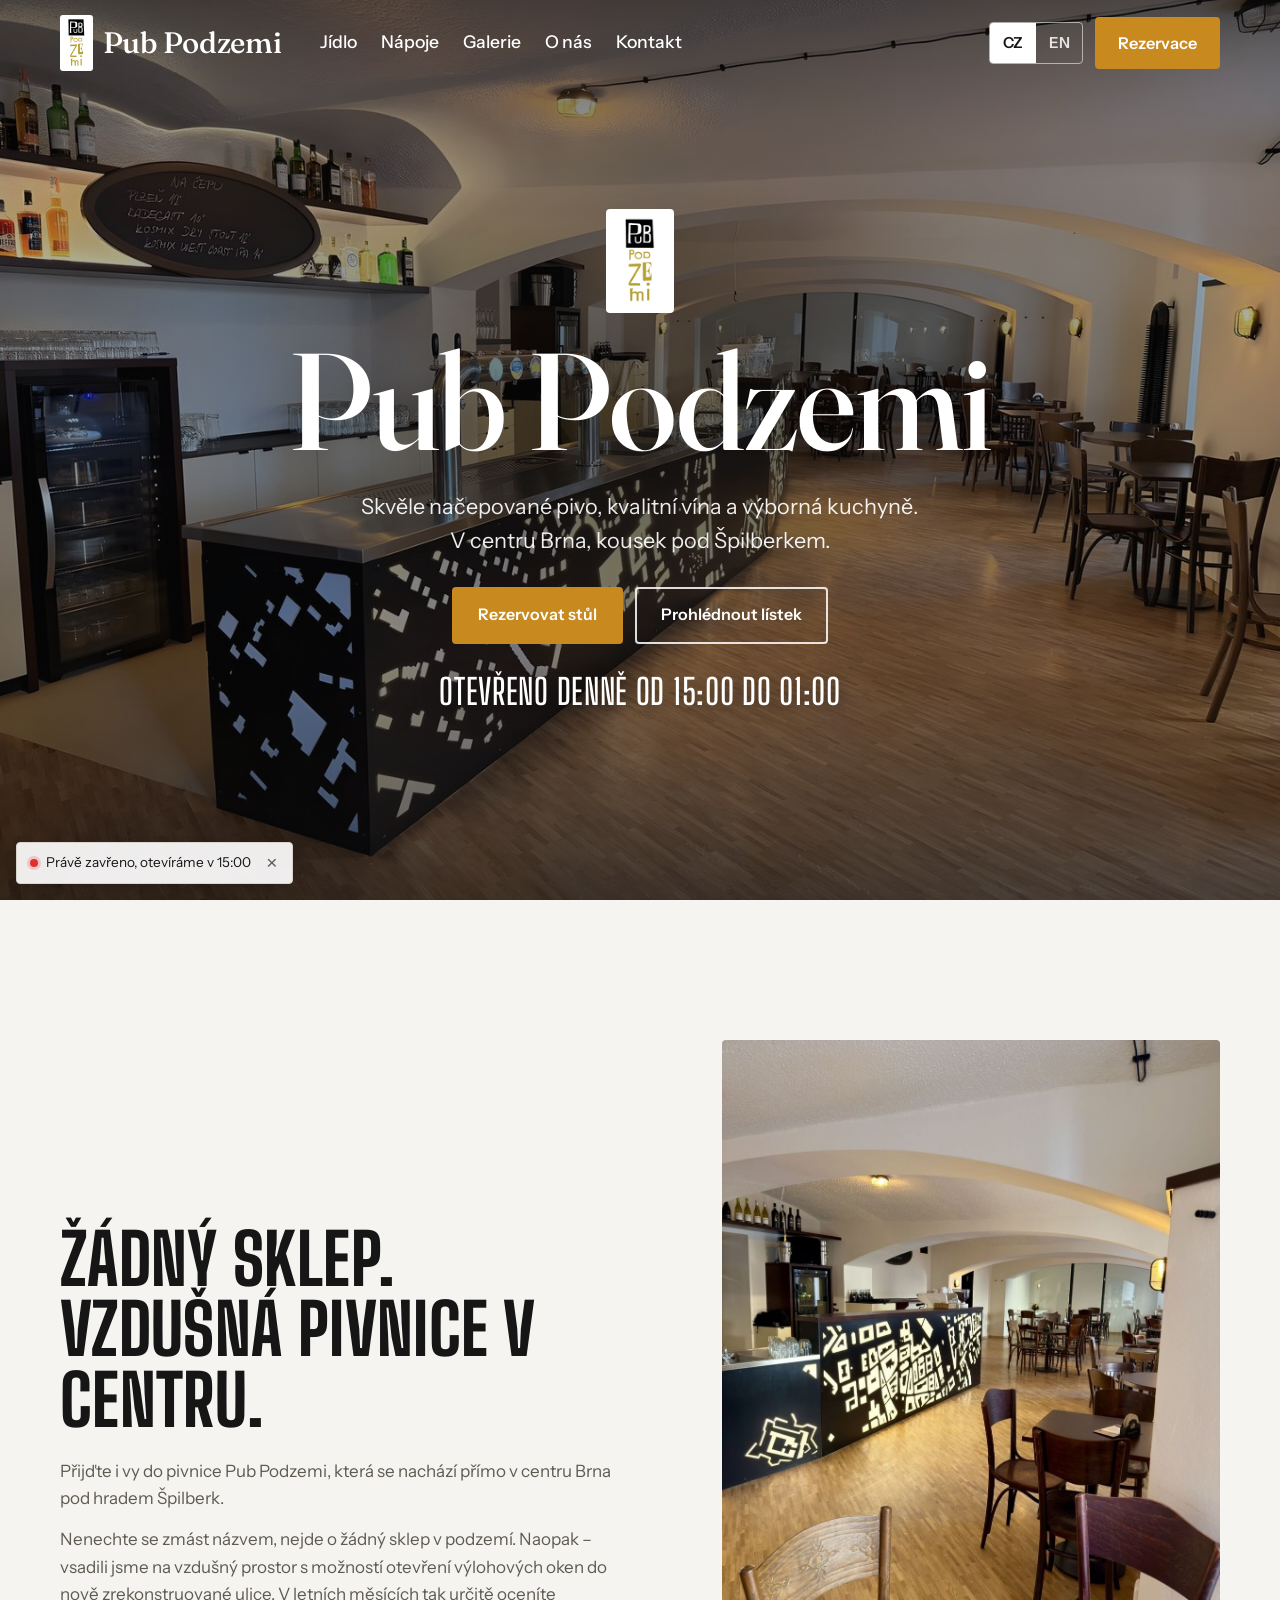
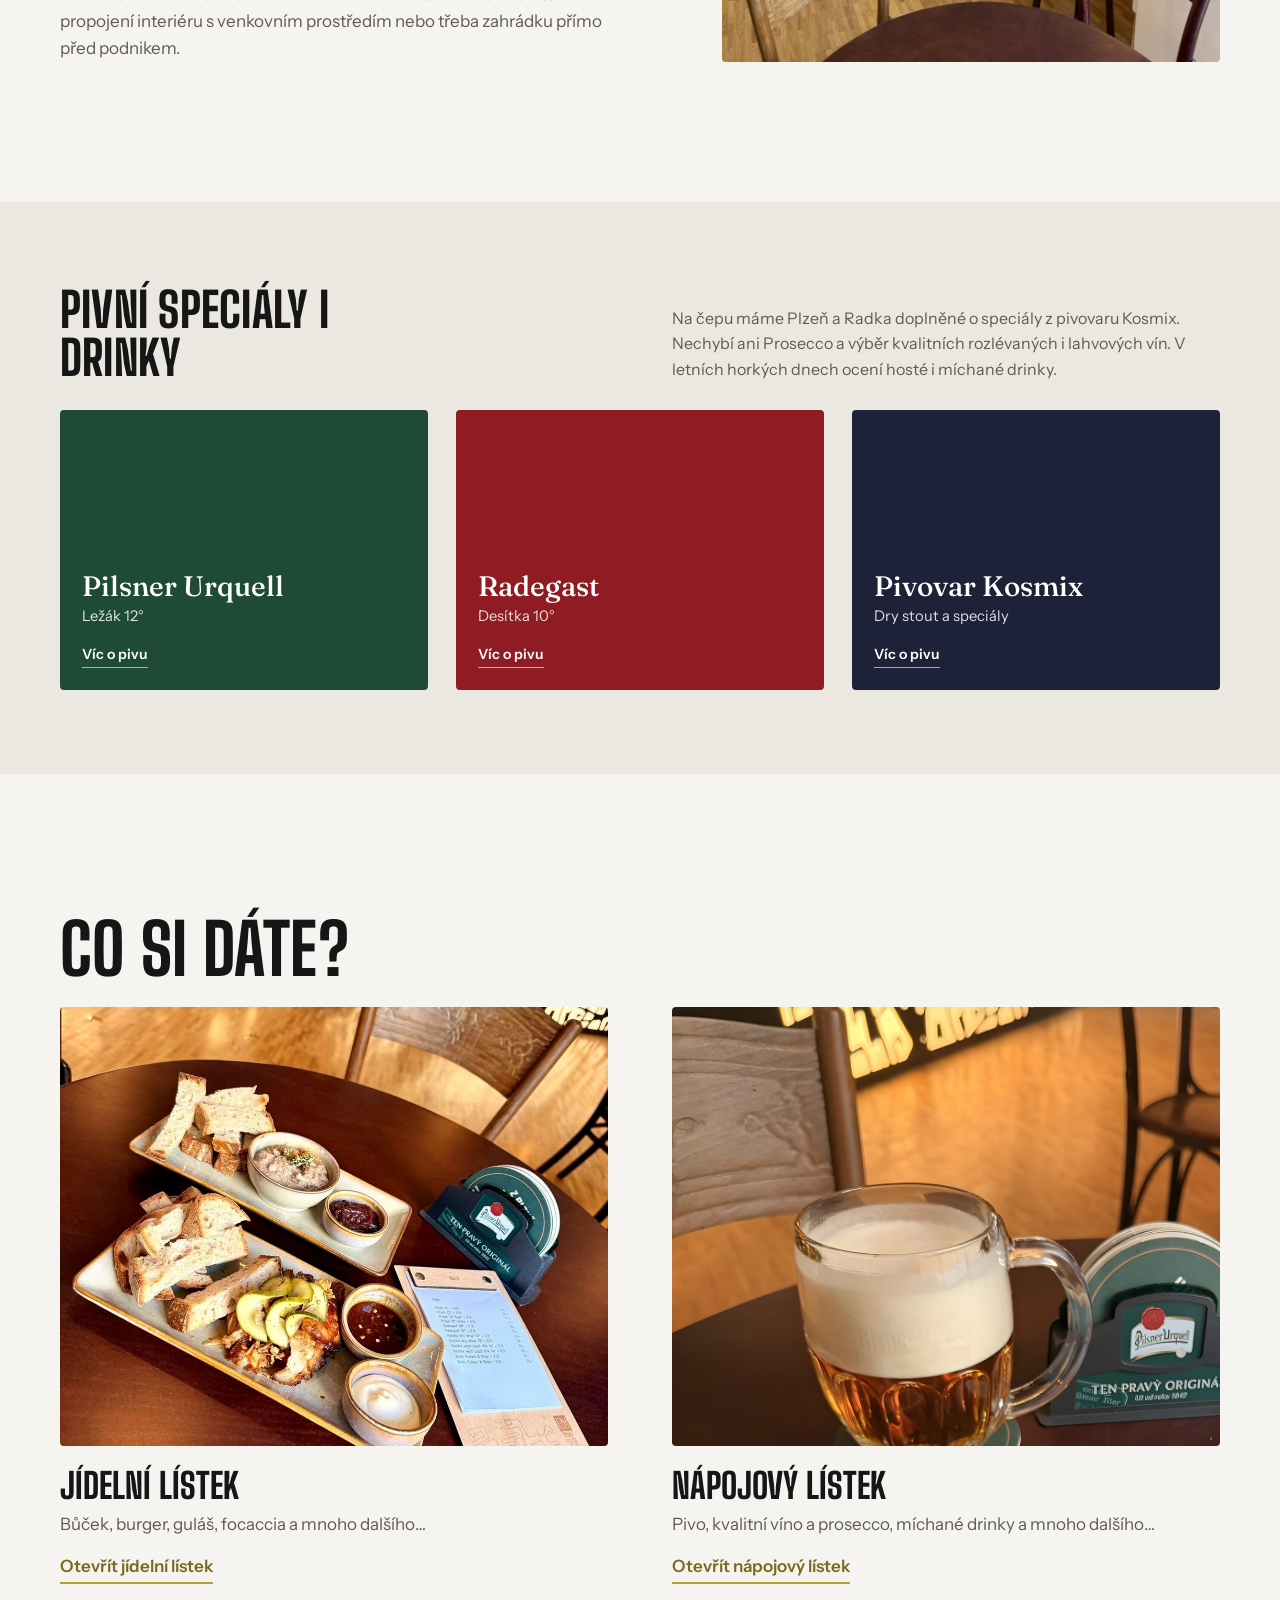
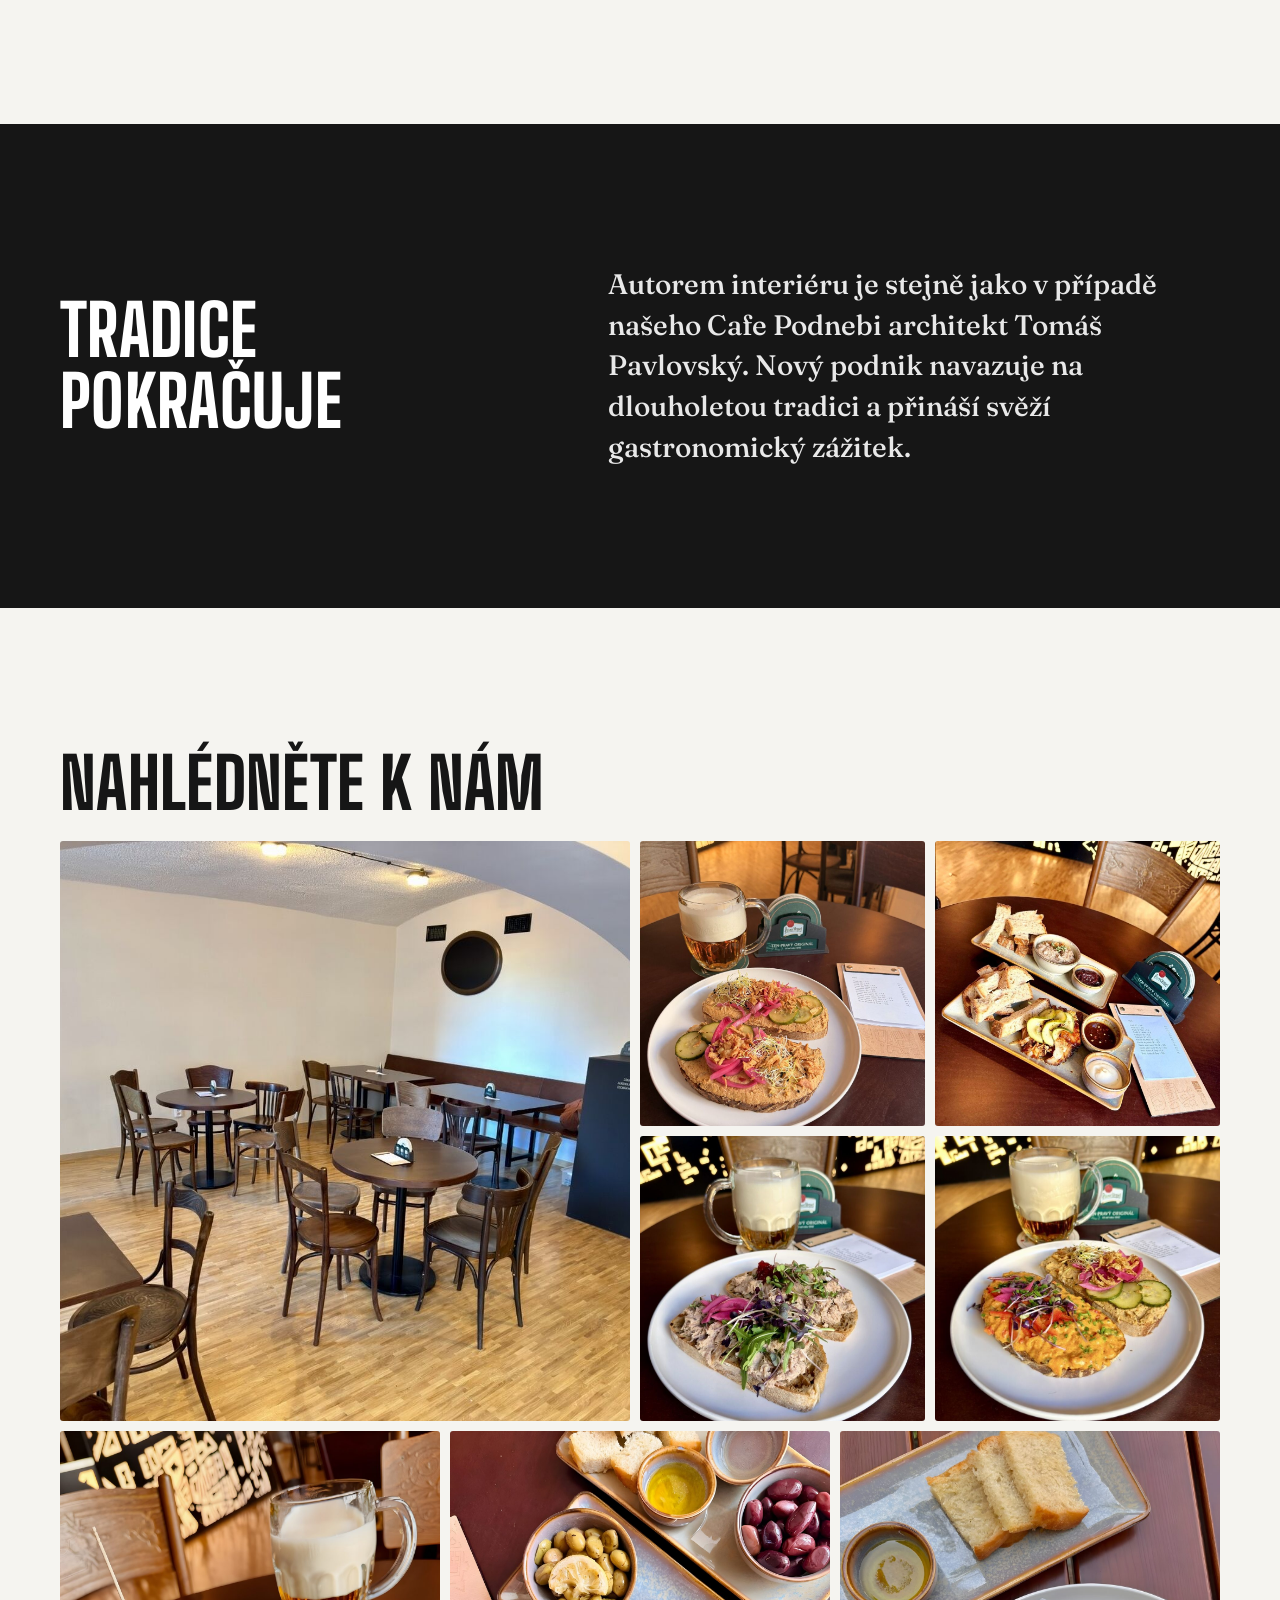
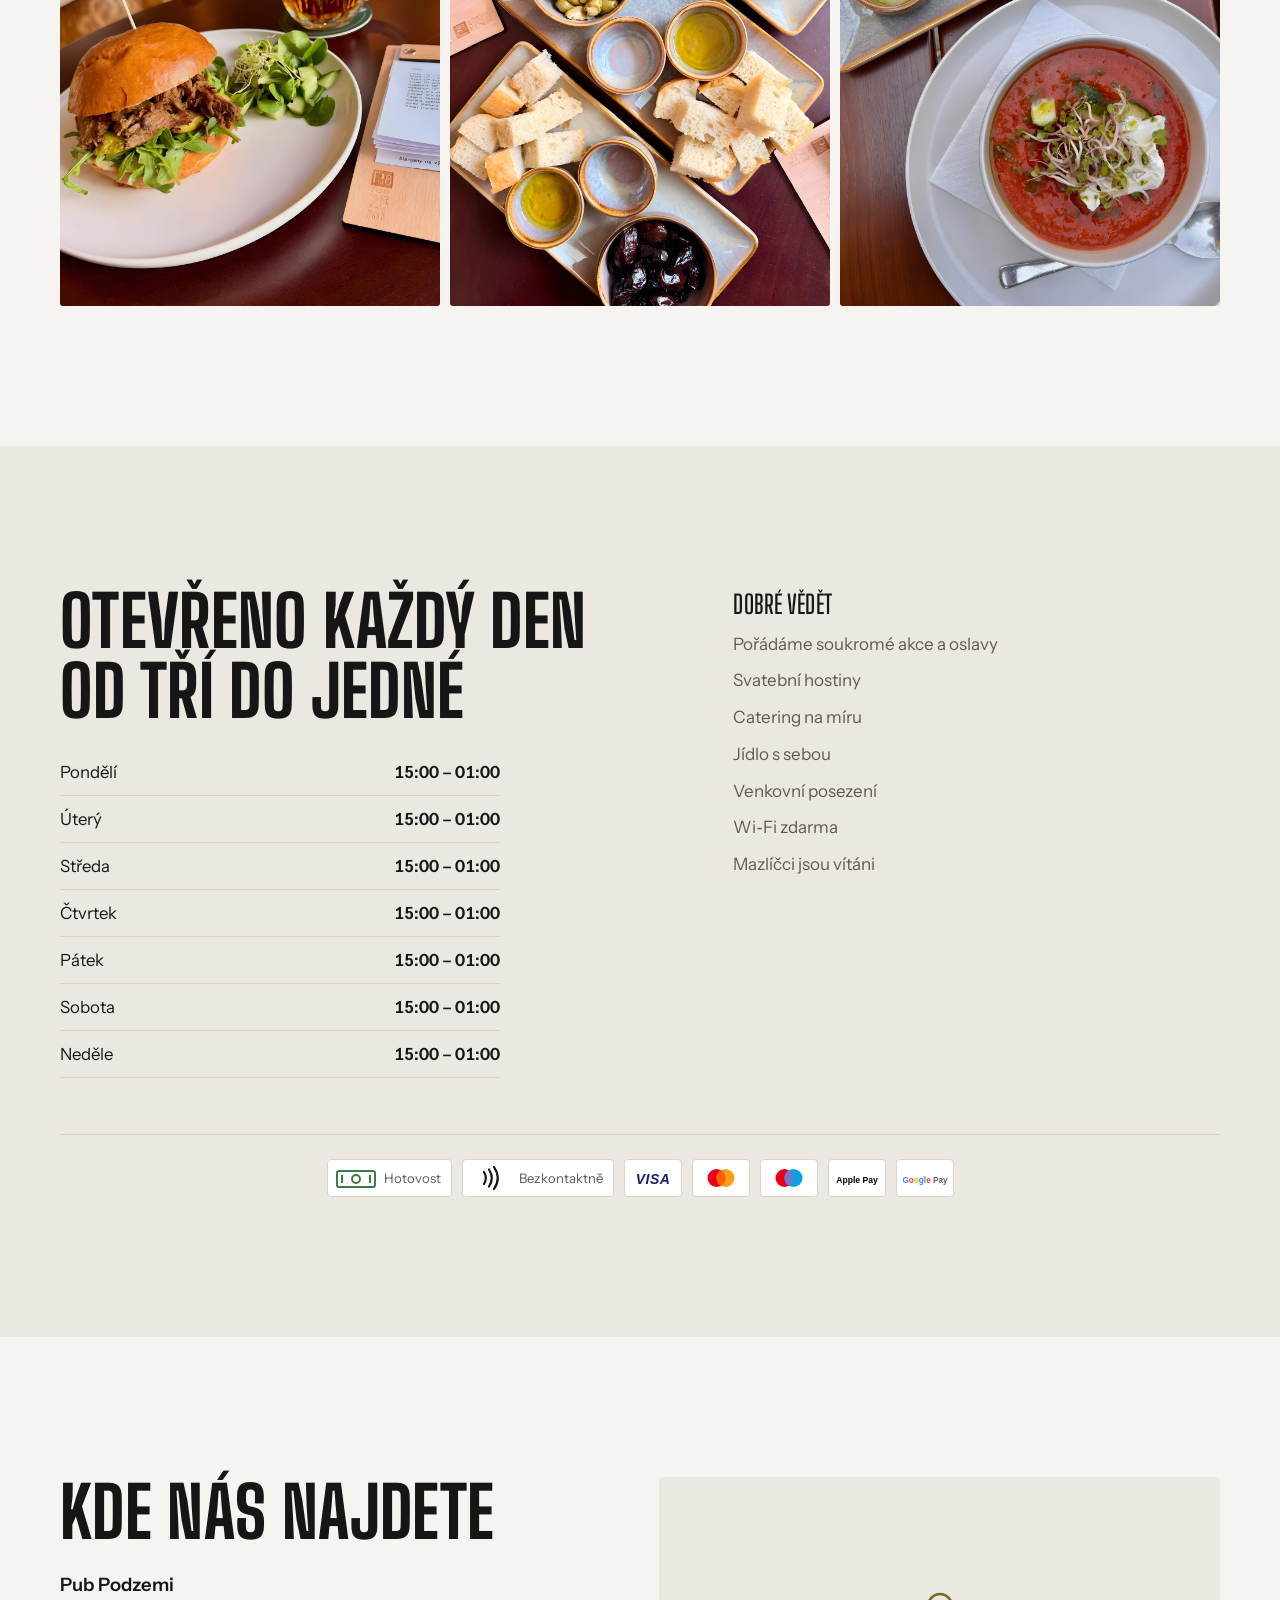
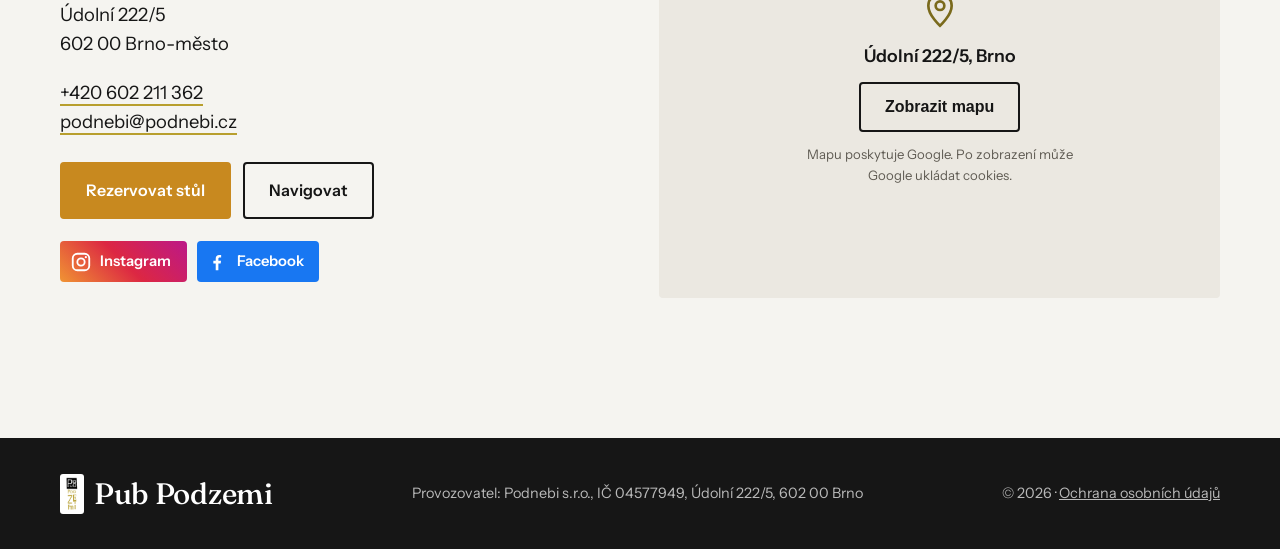
==== commit 4c13f443: "Soukromí: mapa po kliknutí, vlastní písma, stránka o osobních údajích - mapa Google se načte až po k" ====
--- a/index.html
+++ b/index.html
@@ -6,10 +6,8 @@
   <title data-en="Pub Podzemi – beer pub in Brno city centre below Špilberk">Pub Podzemi – pivnice v centru Brna pod Špilberkem</title>
   <meta name="description" content="Pivnice Pub Podzemi v Brně, Údolní 5. Plzeň, Radegast a speciály z pivovaru Kosmix, kvalitní vína a poctivá kuchyně. Otevřeno denně 15:00–01:00." data-en-content="Pub Podzemi beer pub in Brno, Údolní 5. Pilsner Urquell, Radegast and Kosmix specials, quality wines and honest food. Open daily 3 pm – 1 am.">
   <link rel="icon" href="img/logo.png">
-  <link rel="preconnect" href="https://fonts.googleapis.com">
-  <link rel="preconnect" href="https://fonts.gstatic.com" crossorigin>
-  <link href="https://fonts.googleapis.com/css2?family=Fraunces:opsz,wght@9..144,500;9..144,700&family=Big+Shoulders+Display:wght@600;800&family=Instrument+Sans:wght@400;500;600&display=swap" rel="stylesheet">
-  <link rel="stylesheet" href="style.css?v=23">
+  <link rel="stylesheet" href="fonts.css">
+  <link rel="stylesheet" href="style.css?v=24">
 </head>
 <body>
 
@@ -231,8 +229,15 @@
         </a>
       </div>
     </div>
-    <iframe class="map" title="Mapa – Údolní 222/5, Brno" data-en-title="Map – Údolní 222/5, Brno" loading="lazy"
-      src="https://maps.google.com/maps?q=%C3%9Adoln%C3%AD%20222%2F5%2C%20Brno&z=16&output=embed"></iframe>
+    <!-- Mapa Google se načte až po kliknutí (do té doby žádné cookies od Googlu) -->
+    <div class="map map--consent" data-src="https://maps.google.com/maps?q=%C3%9Adoln%C3%AD%20222%2F5%2C%20Brno&amp;z=16&amp;output=embed">
+      <div class="map__inner">
+        <svg class="map__pin" viewBox="0 0 24 24" aria-hidden="true"><path d="M12 22s7-6.2 7-12a7 7 0 0 0-14 0c0 5.8 7 12 7 12z"/><circle cx="12" cy="10" r="2.6"/></svg>
+        <p class="map__addr">Údolní 222/5, Brno</p>
+        <button type="button" class="btn btn--ghost js-map" data-en="Show map">Zobrazit mapu</button>
+        <p class="map__note" data-en="The map is provided by Google. Google may store cookies once it is shown.">Mapu poskytuje Google. Po zobrazení může Google ukládat cookies.</p>
+      </div>
+    </div>
   </div>
 </section>
 
@@ -240,10 +245,10 @@
   <div class="wrap footer__inner">
     <span class="logo"><img src="img/logo.png" alt="" class="logo__img"><span class="logo__text">Pub Podzemi</span></span>
     <span data-en="Operated by Podnebi s.r.o., company ID 04577949, Údolní 222/5, 602 00 Brno">Provozovatel: Podnebi s.r.o., IČ 04577949, Údolní 222/5, 602 00 Brno</span>
-    <span>© <span class="year"></span></span>
+    <span>© <span class="year"></span> · <a href="ochrana-osobnich-udaju.html" class="footer__link" data-en="Privacy">Ochrana osobních údajů</a></span>
   </div>
 </footer>
 
-<script src="main.js?v=23"></script>
+<script src="main.js?v=24"></script>
 </body>
 </html>
--- a/fonts.css
+++ b/fonts.css
@@ -0,0 +1,133 @@
+/* Písma uložená přímo na webu (nic se nenačítá z Googlu). Licence: SIL Open Font License. */
+/* latin-ext */
+@font-face {
+  font-family: 'Big Shoulders Display';
+  font-style: normal;
+  font-weight: 600;
+  font-display: swap;
+  src: url(fonts/BigShouldersDisplay-latin-ext-0.woff2) format('woff2');
+  unicode-range: U+0100-02BA, U+02BD-02C5, U+02C7-02CC, U+02CE-02D7, U+02DD-02FF, U+0304, U+0308, U+0329, U+1D00-1DBF, U+1E00-1E9F, U+1EF2-1EFF, U+2020, U+20A0-20AB, U+20AD-20C4, U+2113, U+2C60-2C7F, U+A720-A7FF;
+}
+/* latin */
+@font-face {
+  font-family: 'Big Shoulders Display';
+  font-style: normal;
+  font-weight: 600;
+  font-display: swap;
+  src: url(fonts/BigShouldersDisplay-latin-1.woff2) format('woff2');
+  unicode-range: U+0000-00FF, U+0131, U+0152-0153, U+02BB-02BC, U+02C6, U+02DA, U+02DC, U+0304, U+0308, U+0329, U+2000-206F, U+20AC, U+2122, U+2191, U+2193, U+2212, U+2215, U+FEFF, U+FFFD;
+}
+/* latin-ext */
+@font-face {
+  font-family: 'Big Shoulders Display';
+  font-style: normal;
+  font-weight: 800;
+  font-display: swap;
+  src: url(fonts/BigShouldersDisplay-latin-ext-0.woff2) format('woff2');
+  unicode-range: U+0100-02BA, U+02BD-02C5, U+02C7-02CC, U+02CE-02D7, U+02DD-02FF, U+0304, U+0308, U+0329, U+1D00-1DBF, U+1E00-1E9F, U+1EF2-1EFF, U+2020, U+20A0-20AB, U+20AD-20C4, U+2113, U+2C60-2C7F, U+A720-A7FF;
+}
+/* latin */
+@font-face {
+  font-family: 'Big Shoulders Display';
+  font-style: normal;
+  font-weight: 800;
+  font-display: swap;
+  src: url(fonts/BigShouldersDisplay-latin-1.woff2) format('woff2');
+  unicode-range: U+0000-00FF, U+0131, U+0152-0153, U+02BB-02BC, U+02C6, U+02DA, U+02DC, U+0304, U+0308, U+0329, U+2000-206F, U+20AC, U+2122, U+2191, U+2193, U+2212, U+2215, U+FEFF, U+FFFD;
+}
+/* latin-ext */
+@font-face {
+  font-family: 'Fraunces';
+  font-style: normal;
+  font-weight: 500;
+  font-display: swap;
+  src: url(fonts/Fraunces-latin-ext-2.woff2) format('woff2');
+  unicode-range: U+0100-02BA, U+02BD-02C5, U+02C7-02CC, U+02CE-02D7, U+02DD-02FF, U+0304, U+0308, U+0329, U+1D00-1DBF, U+1E00-1E9F, U+1EF2-1EFF, U+2020, U+20A0-20AB, U+20AD-20C4, U+2113, U+2C60-2C7F, U+A720-A7FF;
+}
+/* latin */
+@font-face {
+  font-family: 'Fraunces';
+  font-style: normal;
+  font-weight: 500;
+  font-display: swap;
+  src: url(fonts/Fraunces-latin-3.woff2) format('woff2');
+  unicode-range: U+0000-00FF, U+0131, U+0152-0153, U+02BB-02BC, U+02C6, U+02DA, U+02DC, U+0304, U+0308, U+0329, U+2000-206F, U+20AC, U+2122, U+2191, U+2193, U+2212, U+2215, U+FEFF, U+FFFD;
+}
+/* latin-ext */
+@font-face {
+  font-family: 'Fraunces';
+  font-style: normal;
+  font-weight: 700;
+  font-display: swap;
+  src: url(fonts/Fraunces-latin-ext-2.woff2) format('woff2');
+  unicode-range: U+0100-02BA, U+02BD-02C5, U+02C7-02CC, U+02CE-02D7, U+02DD-02FF, U+0304, U+0308, U+0329, U+1D00-1DBF, U+1E00-1E9F, U+1EF2-1EFF, U+2020, U+20A0-20AB, U+20AD-20C4, U+2113, U+2C60-2C7F, U+A720-A7FF;
+}
+/* latin */
+@font-face {
+  font-family: 'Fraunces';
+  font-style: normal;
+  font-weight: 700;
+  font-display: swap;
+  src: url(fonts/Fraunces-latin-3.woff2) format('woff2');
+  unicode-range: U+0000-00FF, U+0131, U+0152-0153, U+02BB-02BC, U+02C6, U+02DA, U+02DC, U+0304, U+0308, U+0329, U+2000-206F, U+20AC, U+2122, U+2191, U+2193, U+2212, U+2215, U+FEFF, U+FFFD;
+}
+/* latin-ext */
+@font-face {
+  font-family: 'Instrument Sans';
+  font-style: normal;
+  font-weight: 400;
+  font-stretch: 100%;
+  font-display: swap;
+  src: url(fonts/InstrumentSans-latin-ext-4.woff2) format('woff2');
+  unicode-range: U+0100-02BA, U+02BD-02C5, U+02C7-02CC, U+02CE-02D7, U+02DD-02FF, U+0304, U+0308, U+0329, U+1D00-1DBF, U+1E00-1E9F, U+1EF2-1EFF, U+2020, U+20A0-20AB, U+20AD-20C4, U+2113, U+2C60-2C7F, U+A720-A7FF;
+}
+/* latin */
+@font-face {
+  font-family: 'Instrument Sans';
+  font-style: normal;
+  font-weight: 400;
+  font-stretch: 100%;
+  font-display: swap;
+  src: url(fonts/InstrumentSans-latin-5.woff2) format('woff2');
+  unicode-range: U+0000-00FF, U+0131, U+0152-0153, U+02BB-02BC, U+02C6, U+02DA, U+02DC, U+0304, U+0308, U+0329, U+2000-206F, U+20AC, U+2122, U+2191, U+2193, U+2212, U+2215, U+FEFF, U+FFFD;
+}
+/* latin-ext */
+@font-face {
+  font-family: 'Instrument Sans';
+  font-style: normal;
+  font-weight: 500;
+  font-stretch: 100%;
+  font-display: swap;
+  src: url(fonts/InstrumentSans-latin-ext-4.woff2) format('woff2');
+  unicode-range: U+0100-02BA, U+02BD-02C5, U+02C7-02CC, U+02CE-02D7, U+02DD-02FF, U+0304, U+0308, U+0329, U+1D00-1DBF, U+1E00-1E9F, U+1EF2-1EFF, U+2020, U+20A0-20AB, U+20AD-20C4, U+2113, U+2C60-2C7F, U+A720-A7FF;
+}
+/* latin */
+@font-face {
+  font-family: 'Instrument Sans';
+  font-style: normal;
+  font-weight: 500;
+  font-stretch: 100%;
+  font-display: swap;
+  src: url(fonts/InstrumentSans-latin-5.woff2) format('woff2');
+  unicode-range: U+0000-00FF, U+0131, U+0152-0153, U+02BB-02BC, U+02C6, U+02DA, U+02DC, U+0304, U+0308, U+0329, U+2000-206F, U+20AC, U+2122, U+2191, U+2193, U+2212, U+2215, U+FEFF, U+FFFD;
+}
+/* latin-ext */
+@font-face {
+  font-family: 'Instrument Sans';
+  font-style: normal;
+  font-weight: 600;
+  font-stretch: 100%;
+  font-display: swap;
+  src: url(fonts/InstrumentSans-latin-ext-4.woff2) format('woff2');
+  unicode-range: U+0100-02BA, U+02BD-02C5, U+02C7-02CC, U+02CE-02D7, U+02DD-02FF, U+0304, U+0308, U+0329, U+1D00-1DBF, U+1E00-1E9F, U+1EF2-1EFF, U+2020, U+20A0-20AB, U+20AD-20C4, U+2113, U+2C60-2C7F, U+A720-A7FF;
+}
+/* latin */
+@font-face {
+  font-family: 'Instrument Sans';
+  font-style: normal;
+  font-weight: 600;
+  font-stretch: 100%;
+  font-display: swap;
+  src: url(fonts/InstrumentSans-latin-5.woff2) format('woff2');
+  unicode-range: U+0000-00FF, U+0131, U+0152-0153, U+02BB-02BC, U+02C6, U+02DA, U+02DC, U+0304, U+0308, U+0329, U+2000-206F, U+20AC, U+2122, U+2191, U+2193, U+2212, U+2215, U+FEFF, U+FFFD;
+}
--- a/style.css
+++ b/style.css
@@ -223,6 +223,24 @@
 .social svg { width: 22px; height: 22px; }
 .social--ig { background: linear-gradient(45deg, #f09433, #dc2743 50%, #bc1888); }
 .social--fb { background: #1877f2; }
+.map--consent { display: grid; place-items: center; text-align: center; border: 1px solid var(--line); }
+.map__inner { display: flex; flex-direction: column; align-items: center; gap: .8rem; padding: 24px; max-width: 360px; }
+.map__pin { width: 40px; height: 40px; fill: none; stroke: var(--gold-ink); stroke-width: 1.6; }
+.map__addr { font-weight: 600; font-size: 1.1rem; }
+.map__note { font-size: .82rem; color: var(--muted); }
+.footer__link { color: inherit; }
+.footer__link:hover { color: var(--white); }
+
+/* Stránka Ochrana osobních údajů */
+.legal { padding: 140px 0 clamp(80px, 10vw, 130px); }
+.legal .wrap { max-width: 760px; }
+.legal h1 { font-size: clamp(2.6rem, 6vw, 4rem); margin-bottom: 1.6rem; }
+.legal h2 { max-width: none; font-size: 1.8rem; margin: 2.4rem 0 .8rem; }
+.legal ul + p { margin-top: .9rem; }
+.legal p, .legal li { color: var(--muted); }
+.legal ul { padding-left: 1.2rem; margin-top: .6rem; }
+.legal li + li { margin-top: .35rem; }
+.legal a { color: var(--gold-ink); }
 .map { width: 100%; aspect-ratio: 4/3; border: 0; border-radius: 4px; background: var(--plaster-2); }
 
 /* Patička */
